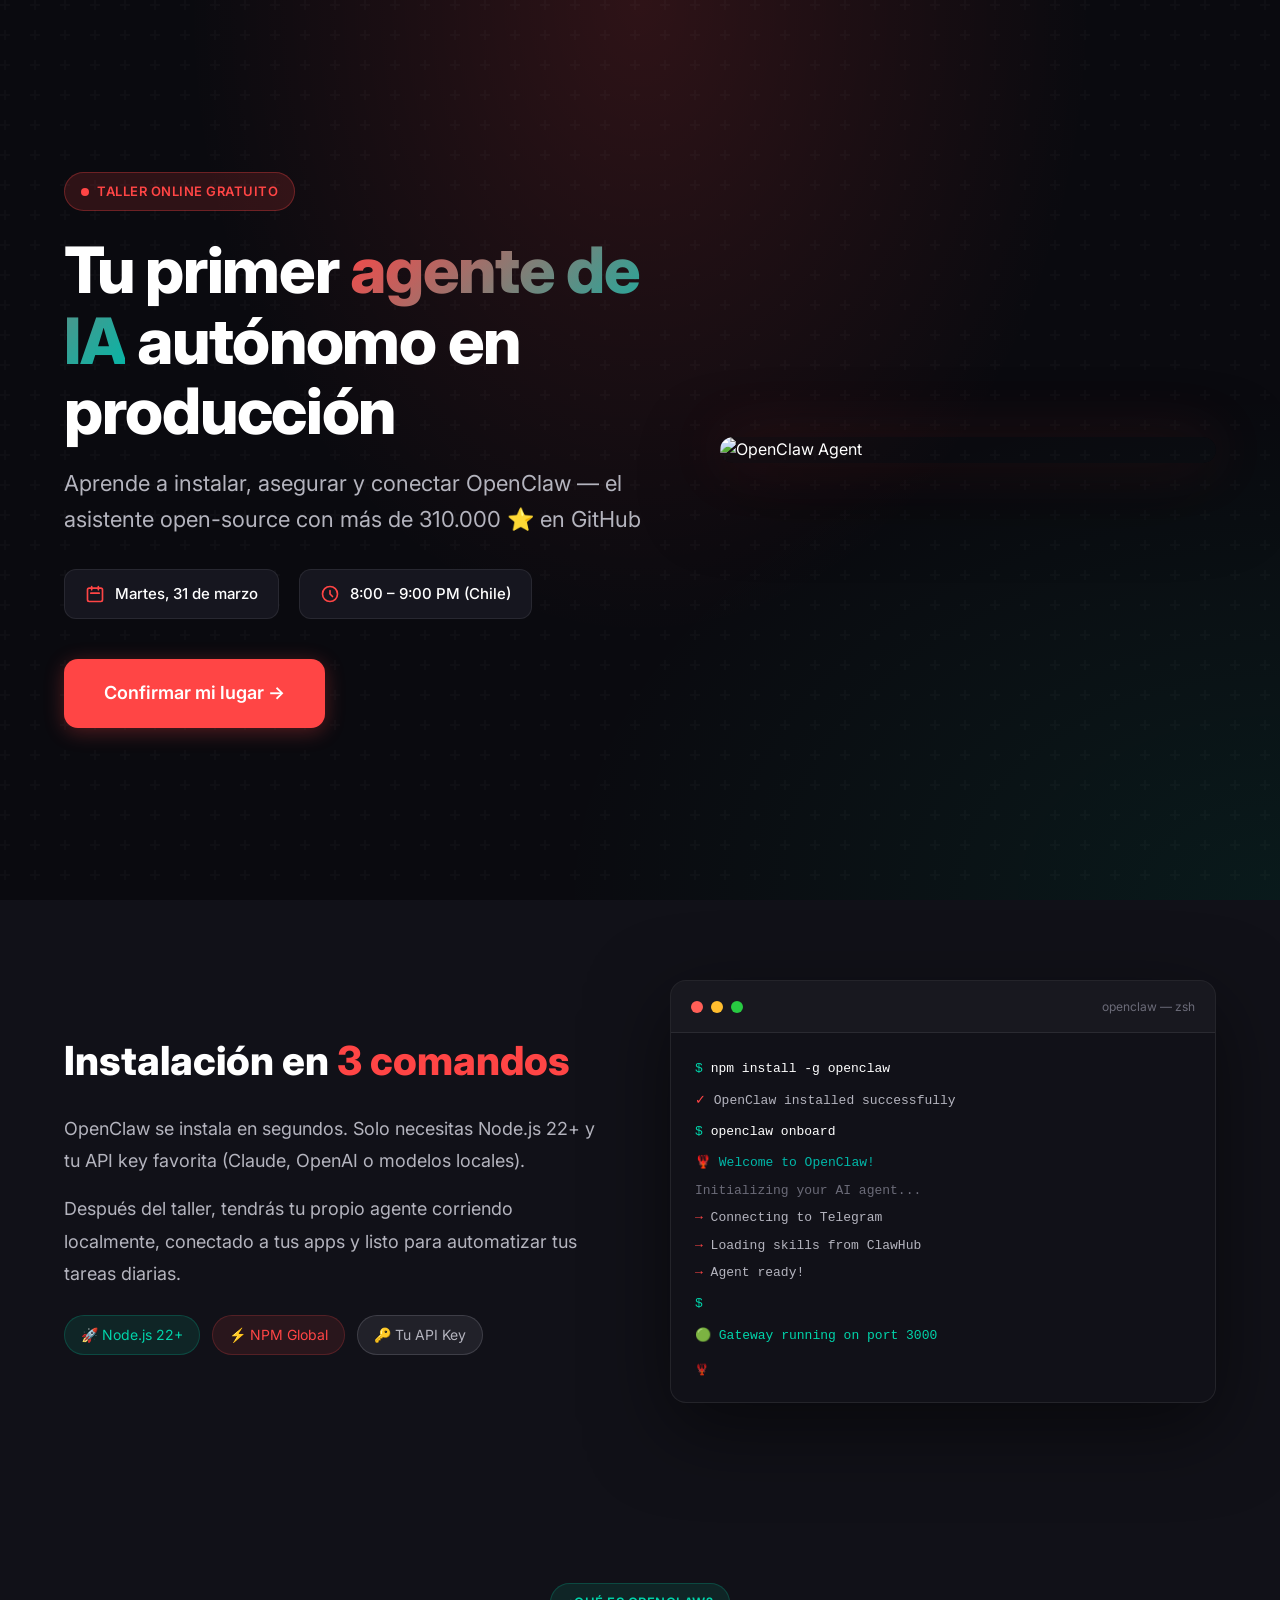
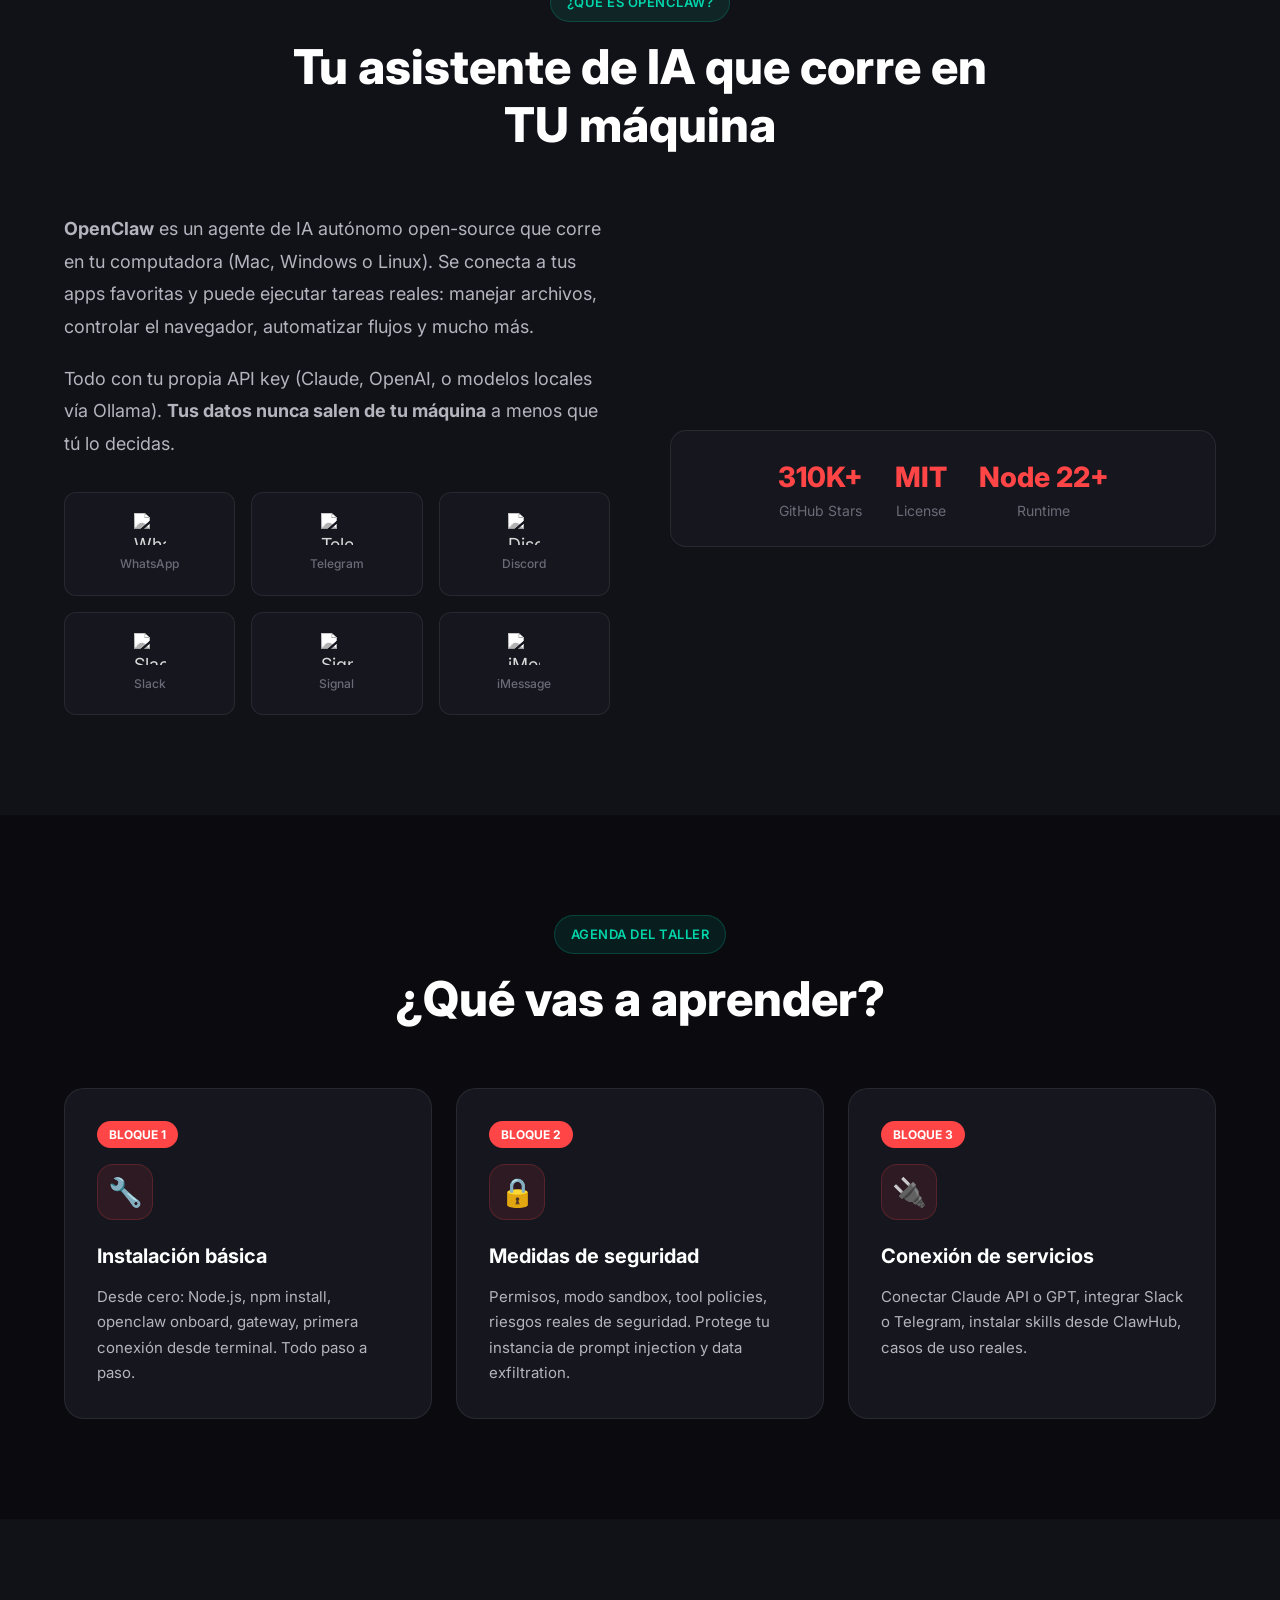
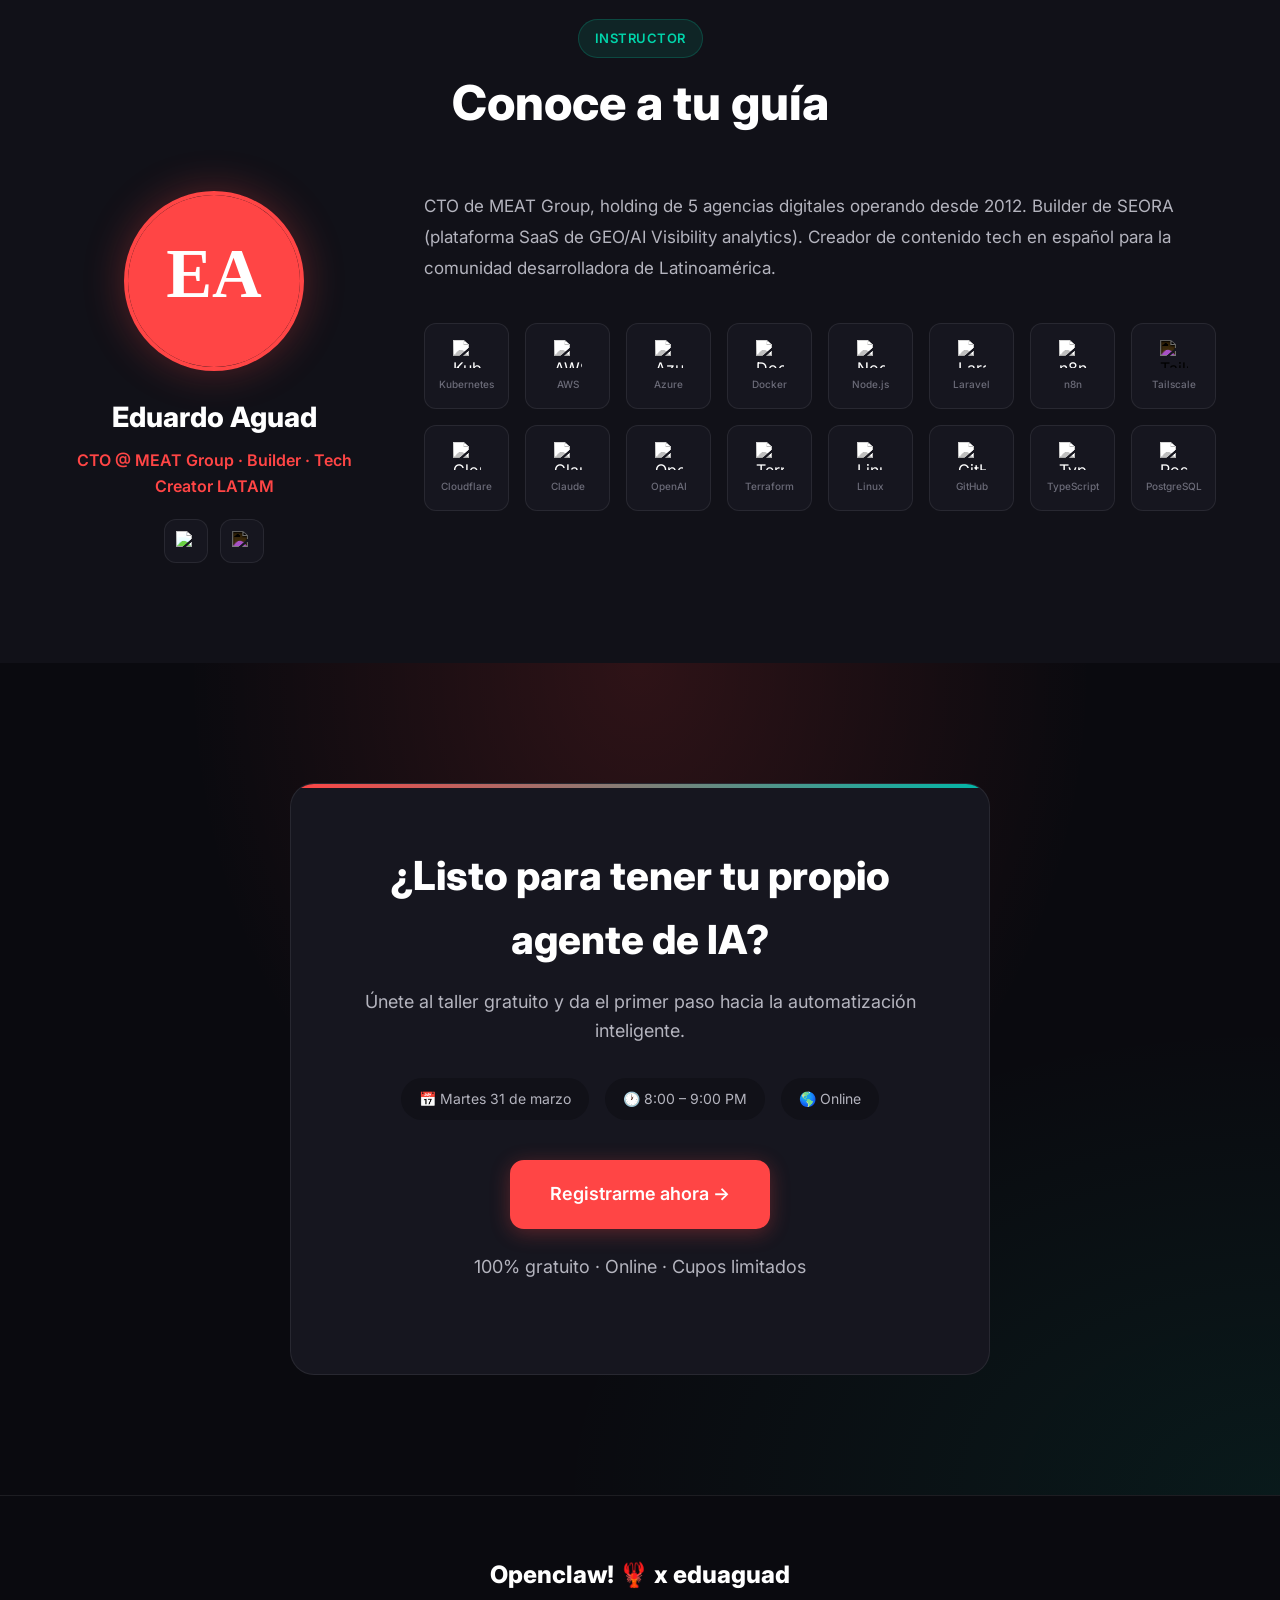
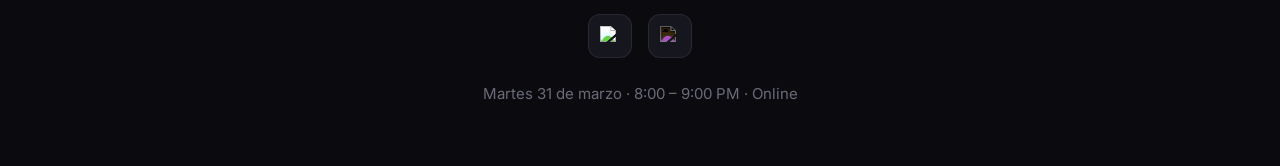
==== static/openclaw/index.html @ d5644fd7 "Update hero with 3D character image, move terminal to new section" ====
<!DOCTYPE html>
<html lang="es">
<head>
    <meta charset="UTF-8">
    <meta name="viewport" content="width=device-width, initial-scale=1.0">
    <title>Openclaw! 🦞 x eduaguad — Taller Online Gratuito</title>
    <meta name="description" content="Aprende a instalar, asegurar y conectar OpenClaw — el asistente open-source con más de 310.000 ⭐ en GitHub. Martes 31 de marzo, 8:00 PM Chile.">
    
    <!-- Google Fonts -->
    <link rel="preconnect" href="https://fonts.googleapis.com">
    <link rel="preconnect" href="https://fonts.gstatic.com" crossorigin>
    <link href="https://fonts.googleapis.com/css2?family=Inter:wght@400;500;600;700;800;900&display=swap" rel="stylesheet">
    
    <style>
        /* ============================================
           VARIABLES Y RESET
           ============================================ */
        :root {
            --bg-primary: #0A0A0F;
            --bg-secondary: #111118;
            --bg-card: #16161F;
            --bg-card-hover: #1E1E28;
            --accent: #FF4545;
            --accent-hover: #FF6666;
            --accent-glow: rgba(255, 69, 69, 0.3);
            --text-primary: #FFFFFF;
            --text-secondary: #B4B4BE;
            --text-muted: #6B6B78;
            --terminal-green: #00D4AA;
            --terminal-teal: #00B8A9;
            --border: rgba(255, 255, 255, 0.08);
            --gradient-hero: radial-gradient(ellipse at 50% 0%, rgba(255, 69, 69, 0.15) 0%, transparent 50%),
                               radial-gradient(ellipse at 100% 100%, rgba(0, 212, 170, 0.08) 0%, transparent 40%);
        }

        * {
            margin: 0;
            padding: 0;
            box-sizing: border-box;
        }

        html {
            scroll-behavior: smooth;
        }

        body {
            font-family: 'Inter', -apple-system, BlinkMacSystemFont, sans-serif;
            background: var(--bg-primary);
            color: var(--text-primary);
            line-height: 1.6;
            overflow-x: hidden;
        }

        /* ============================================
           UTILIDADES
           ============================================ */
        .container {
            width: 100%;
            max-width: 1200px;
            margin: 0 auto;
            padding: 0 24px;
        }

        .fade-in {
            opacity: 0;
            transform: translateY(30px);
            transition: opacity 0.6s ease, transform 0.6s ease;
        }

        .fade-in.visible {
            opacity: 1;
            transform: translateY(0);
        }

        /* ============================================
           BADGE
           ============================================ */
        .badge {
            display: inline-flex;
            align-items: center;
            gap: 8px;
            padding: 8px 16px;
            background: rgba(255, 69, 69, 0.15);
            border: 1px solid rgba(255, 69, 69, 0.3);
            border-radius: 100px;
            font-size: 13px;
            font-weight: 600;
            color: var(--accent);
            text-transform: uppercase;
            letter-spacing: 0.5px;
        }

        .badge::before {
            content: '';
            width: 8px;
            height: 8px;
            background: var(--accent);
            border-radius: 50%;
            animation: pulse 2s infinite;
        }

        @keyframes pulse {
            0%, 100% { opacity: 1; }
            50% { opacity: 0.5; }
        }

        /* ============================================
           BOTONES
           ============================================ */
        .btn {
            display: inline-flex;
            align-items: center;
            justify-content: center;
            gap: 10px;
            padding: 16px 32px;
            font-size: 16px;
            font-weight: 600;
            text-decoration: none;
            border-radius: 12px;
            transition: all 0.3s ease;
            cursor: pointer;
            border: none;
        }

        .btn-primary {
            background: var(--accent);
            color: white;
            box-shadow: 0 4px 20px var(--accent-glow);
        }

        .btn-primary:hover {
            background: var(--accent-hover);
            transform: translateY(-2px);
            box-shadow: 0 8px 30px var(--accent-glow);
        }

        .btn-large {
            padding: 20px 40px;
            font-size: 18px;
            border-radius: 14px;
        }

        /* ============================================
           SECCIONES
           ============================================ */
        section {
            padding: 100px 0;
        }

        /* ============================================
           HERO
           ============================================ */
        .hero {
            min-height: 100vh;
            display: flex;
            align-items: center;
            background: var(--gradient-hero);
            position: relative;
            padding-top: 80px;
            padding-bottom: 80px;
        }

        .hero::before {
            content: '';
            position: absolute;
            top: 0;
            left: 0;
            right: 0;
            bottom: 0;
            background: url("data:image/svg+xml,%3Csvg width='60' height='60' viewBox='0 0 60 60' xmlns='http://www.w3.org/2000/svg'%3E%3Cg fill='none' fill-rule='evenodd'%3E%3Cg fill='%23ffffff' fill-opacity='0.02'%3E%3Cpath d='M36 34v-4h-2v4h-4v2h4v4h2v-4h4v-2h-4zm0-30V0h-2v4h-4v2h4v4h2V6h4V4h-4zM6 34v-4H4v4H0v2h4v4h2v-4h4v-2H6zM6 4V0H4v4H0v2h4v4h2V6h4V4H6z'/%3E%3C/g%3E%3C/g%3E%3C/svg%3E");
            pointer-events: none;
        }

        .hero-grid {
            display: grid;
            grid-template-columns: 1fr;
            gap: 60px;
            align-items: center;
            position: relative;
            z-index: 1;
        }

        @media (min-width: 1024px) {
            .hero-grid {
                grid-template-columns: 1.2fr 1fr;
            }
        }

        .hero-content {
            max-width: 600px;
        }

        .hero h1 {
            font-size: clamp(36px, 6vw, 64px);
            font-weight: 800;
            line-height: 1.1;
            margin: 24px 0 20px;
            letter-spacing: -0.02em;
        }

        .hero h1 span {
            background: linear-gradient(135deg, var(--accent) 0%, var(--terminal-teal) 100%);
            -webkit-background-clip: text;
            -webkit-text-fill-color: transparent;
            background-clip: text;
        }

        .hero-subtitle {
            font-size: clamp(18px, 2.5vw, 22px);
            color: var(--text-secondary);
            margin-bottom: 32px;
            line-height: 1.6;
        }

        .hero-meta {
            display: flex;
            flex-wrap: wrap;
            gap: 20px;
            margin-bottom: 40px;
        }

        .hero-meta-item {
            display: flex;
            align-items: center;
            gap: 10px;
            padding: 12px 20px;
            background: var(--bg-card);
            border: 1px solid var(--border);
            border-radius: 12px;
            font-size: 15px;
            font-weight: 500;
        }

        .hero-meta-item svg {
            width: 20px;
            height: 20px;
            color: var(--accent);
        }

        .hero-cta {
            display: flex;
            flex-wrap: wrap;
            gap: 16px;
        }

        .hero-visual {
            position: relative;
            display: flex;
            justify-content: center;
            align-items: center;
        }

        .hero-image {
            width: 100%;
            max-width: 500px;
            height: auto;
            border-radius: 24px;
            box-shadow: 0 25px 80px rgba(0, 0, 0, 0.5), 0 0 60px rgba(255, 69, 69, 0.15);
            animation: float 6s ease-in-out infinite;
        }

        @keyframes float {
            0%, 100% { transform: translateY(0px); }
            50% { transform: translateY(-20px); }
        }

        /* Terminal Section */
        .terminal-section {
            background: var(--bg-secondary);
            padding: 80px 0;
        }

        .terminal-section-grid {
            display: grid;
            grid-template-columns: 1fr;
            gap: 60px;
            align-items: center;
        }

        @media (min-width: 1024px) {
            .terminal-section-grid {
                grid-template-columns: 1fr 1fr;
            }
        }

        .terminal-section-text h2 {
            font-size: clamp(28px, 4vw, 40px);
            font-weight: 800;
            margin-bottom: 20px;
        }

        .terminal-section-text p {
            font-size: 18px;
            color: var(--text-secondary);
            line-height: 1.8;
            margin-bottom: 16px;
        }

        .terminal-wrapper {
            max-width: 600px;
        }

        .terminal {
            background: var(--bg-secondary);
            border: 1px solid var(--border);
            border-radius: 16px;
            overflow: hidden;
            box-shadow: 0 25px 80px rgba(0, 0, 0, 0.5);
        }

        .terminal-header {
            display: flex;
            align-items: center;
            gap: 8px;
            padding: 16px 20px;
            background: rgba(255, 255, 255, 0.03);
            border-bottom: 1px solid var(--border);
        }

        .terminal-dot {
            width: 12px;
            height: 12px;
            border-radius: 50%;
        }

        .terminal-dot.red { background: #FF5F57; }
        .terminal-dot.yellow { background: #FFBD2E; }
        .terminal-dot.green { background: #28CA42; }

        .terminal-body {
            padding: 24px;
            font-family: 'Menlo', 'Monaco', 'Courier New', monospace;
            font-size: 13px;
            line-height: 1.8;
            color: var(--text-secondary);
        }

        .terminal-prompt {
            color: var(--terminal-green);
        }

        .terminal-accent {
            color: var(--accent);
        }

        .terminal-command {
            color: var(--text-primary);
        }

        .ascii-lobster {
            color: var(--accent);
            font-size: 11px;
            line-height: 1.4;
            margin-top: 16px;
            opacity: 0.8;
        }

        /* ============================================
           ¿QUÉ ES OPENCLAW?
           ============================================ */
        .about {
            background: var(--bg-secondary);
        }

        .section-header {
            text-align: center;
            max-width: 700px;
            margin: 0 auto 60px;
        }

        .section-tag {
            display: inline-block;
            padding: 8px 16px;
            background: rgba(0, 212, 170, 0.1);
            border: 1px solid rgba(0, 212, 170, 0.2);
            border-radius: 100px;
            font-size: 13px;
            font-weight: 600;
            color: var(--terminal-green);
            text-transform: uppercase;
            letter-spacing: 0.5px;
            margin-bottom: 16px;
        }

        .section-title {
            font-size: clamp(32px, 4vw, 48px);
            font-weight: 800;
            line-height: 1.2;
            margin-bottom: 16px;
        }

        .about-grid {
            display: grid;
            grid-template-columns: 1fr;
            gap: 60px;
            align-items: center;
        }

        @media (min-width: 1024px) {
            .about-grid {
                grid-template-columns: 1fr 1fr;
            }
        }

        .about-text {
            font-size: 18px;
            color: var(--text-secondary);
            line-height: 1.8;
        }

        .about-text p {
            margin-bottom: 20px;
        }

        .channels-grid {
            display: grid;
            grid-template-columns: repeat(3, 1fr);
            gap: 16px;
            margin-top: 32px;
        }

        .channel-item {
            display: flex;
            flex-direction: column;
            align-items: center;
            gap: 8px;
            padding: 20px 12px;
            background: var(--bg-card);
            border: 1px solid var(--border);
            border-radius: 12px;
            transition: all 0.3s ease;
        }

        .channel-item:hover {
            background: var(--bg-card-hover);
            transform: translateY(-4px);
            border-color: rgba(255, 69, 69, 0.3);
        }

        .channel-item img {
            width: 32px;
            height: 32px;
            filter: grayscale(100%) brightness(1.2);
            transition: filter 0.3s ease;
        }

        .channel-item:hover img {
            filter: grayscale(0%) brightness(1);
        }

        .channel-item span {
            font-size: 12px;
            font-weight: 500;
            color: var(--text-muted);
        }

        .stats-bar {
            display: flex;
            flex-wrap: wrap;
            justify-content: center;
            gap: 32px;
            margin-top: 48px;
            padding: 24px;
            background: var(--bg-card);
            border: 1px solid var(--border);
            border-radius: 16px;
        }

        .stat-item {
            text-align: center;
        }

        .stat-value {
            font-size: 28px;
            font-weight: 800;
            color: var(--accent);
        }

        .stat-label {
            font-size: 14px;
            color: var(--text-muted);
        }

        /* ============================================
           AGENDA
           ============================================ */
        .agenda-cards {
            display: grid;
            grid-template-columns: 1fr;
            gap: 24px;
        }

        @media (min-width: 768px) {
            .agenda-cards {
                grid-template-columns: repeat(3, 1fr);
            }
        }

        .agenda-card {
            padding: 32px;
            background: var(--bg-card);
            border: 1px solid var(--border);
            border-radius: 20px;
            transition: all 0.3s ease;
        }

        .agenda-card:hover {
            background: var(--bg-card-hover);
            transform: translateY(-8px);
            border-color: rgba(255, 69, 69, 0.2);
            box-shadow: 0 20px 60px rgba(0, 0, 0, 0.3);
        }

        .agenda-icon {
            width: 56px;
            height: 56px;
            display: flex;
            align-items: center;
            justify-content: center;
            background: rgba(255, 69, 69, 0.1);
            border: 1px solid rgba(255, 69, 69, 0.2);
            border-radius: 16px;
            font-size: 28px;
            margin-bottom: 20px;
        }

        .agenda-card h3 {
            font-size: 20px;
            font-weight: 700;
            margin-bottom: 12px;
        }

        .agenda-card p {
            font-size: 15px;
            color: var(--text-secondary);
            line-height: 1.7;
        }

        .agenda-number {
            display: inline-block;
            padding: 4px 12px;
            background: var(--accent);
            color: white;
            font-size: 12px;
            font-weight: 700;
            border-radius: 100px;
            margin-bottom: 16px;
        }

        /* ============================================
           INSTRUCTOR
           ============================================ */
        .instructor {
            background: var(--bg-secondary);
        }

        .instructor-grid {
            display: grid;
            grid-template-columns: 1fr;
            gap: 60px;
            align-items: start;
        }

        @media (min-width: 1024px) {
            .instructor-grid {
                grid-template-columns: 300px 1fr;
            }
        }

        .instructor-profile {
            text-align: center;
        }

        .instructor-avatar {
            width: 180px;
            height: 180px;
            margin: 0 auto 24px;
            border-radius: 50%;
            overflow: hidden;
            border: 4px solid var(--accent);
            box-shadow: 0 0 40px var(--accent-glow);
        }

        .instructor-avatar img {
            width: 100%;
            height: 100%;
            object-fit: cover;
        }

        .instructor-name {
            font-size: 28px;
            font-weight: 800;
            margin-bottom: 8px;
        }

        .instructor-title {
            font-size: 16px;
            color: var(--accent);
            font-weight: 600;
            margin-bottom: 20px;
        }

        .instructor-social {
            display: flex;
            justify-content: center;
            gap: 12px;
        }

        .social-link {
            display: flex;
            align-items: center;
            justify-content: center;
            width: 44px;
            height: 44px;
            background: var(--bg-card);
            border: 1px solid var(--border);
            border-radius: 12px;
            transition: all 0.3s ease;
        }

        .social-link:hover {
            background: var(--accent);
            border-color: var(--accent);
            transform: translateY(-2px);
        }

        .social-link img {
            width: 20px;
            height: 20px;
            filter: brightness(1.2);
        }

        .instructor-bio {
            font-size: 17px;
            color: var(--text-secondary);
            line-height: 1.8;
            margin-bottom: 40px;
        }

        .tech-grid {
            display: grid;
            grid-template-columns: repeat(4, 1fr);
            gap: 16px;
        }

        @media (min-width: 640px) {
            .tech-grid {
                grid-template-columns: repeat(6, 1fr);
            }
        }

        @media (min-width: 1024px) {
            .tech-grid {
                grid-template-columns: repeat(8, 1fr);
            }
        }

        .tech-item {
            display: flex;
            flex-direction: column;
            align-items: center;
            gap: 8px;
            padding: 16px 8px;
            background: var(--bg-card);
            border: 1px solid var(--border);
            border-radius: 12px;
            transition: all 0.3s ease;
        }

        .tech-item:hover {
            background: var(--bg-card-hover);
            transform: translateY(-4px);
            border-color: rgba(255, 69, 69, 0.2);
        }

        .tech-item img {
            width: 28px;
            height: 28px;
            filter: grayscale(100%) brightness(1.3);
            transition: filter 0.3s ease;
        }

        .tech-item:hover img {
            filter: grayscale(0%) brightness(1);
        }

        .tech-item span {
            font-size: 10px;
            font-weight: 500;
            color: var(--text-muted);
            text-align: center;
        }

        /* ============================================
           REGISTRO
           ============================================ */
        .register {
            padding: 120px 0;
            background: var(--gradient-hero);
            position: relative;
        }

        .register-card {
            max-width: 700px;
            margin: 0 auto;
            padding: 60px 40px;
            background: var(--bg-card);
            border: 1px solid var(--border);
            border-radius: 24px;
            text-align: center;
            position: relative;
            overflow: hidden;
        }

        .register-card::before {
            content: '';
            position: absolute;
            top: 0;
            left: 0;
            right: 0;
            height: 4px;
            background: linear-gradient(90deg, var(--accent), var(--terminal-teal));
        }

        .register-card h2 {
            font-size: clamp(28px, 4vw, 40px);
            font-weight: 800;
            margin-bottom: 16px;
        }

        .register-card p {
            font-size: 18px;
            color: var(--text-secondary);
            margin-bottom: 32px;
        }

        .register-meta {
            display: flex;
            flex-wrap: wrap;
            justify-content: center;
            gap: 16px;
            margin-bottom: 40px;
        }

        .register-meta span {
            display: flex;
            align-items: center;
            gap: 8px;
            padding: 10px 18px;
            background: var(--bg-secondary);
            border-radius: 100px;
            font-size: 14px;
            color: var(--text-secondary);
        }

        .register-note {
            margin-top: 24px;
            font-size: 14px;
            color: var(--text-muted);
        }

        /* ============================================
           FOOTER
           ============================================ */
        footer {
            padding: 60px 0;
            background: var(--bg-primary);
            border-top: 1px solid var(--border);
            text-align: center;
        }

        .footer-logo {
            font-size: 24px;
            font-weight: 800;
            margin-bottom: 20px;
        }

        .footer-social {
            display: flex;
            justify-content: center;
            gap: 16px;
            margin-bottom: 24px;
        }

        .footer-info {
            font-size: 15px;
            color: var(--text-muted);
        }

        /* ============================================
           RESPONSIVE
           ============================================ */
        @media (max-width: 768px) {
            section {
                padding: 60px 0;
            }

            .hero {
                padding-top: 40px;
                padding-bottom: 40px;
                min-height: auto;
            }

            .channels-grid {
                grid-template-columns: repeat(2, 1fr);
            }

            .tech-grid {
                grid-template-columns: repeat(3, 1fr);
            }

            .register-card {
                padding: 40px 24px;
            }

            .terminal-body {
                font-size: 11px;
                padding: 16px;
            }
        }
    </style>
</head>
<body>

    <!-- ============================================
         HERO SECTION
         ============================================ -->
    <section class="hero">
        <div class="container">
            <div class="hero-grid">
                <div class="hero-content fade-in">
                    <div class="badge">Taller Online Gratuito</div>
                    <h1>Tu primer <span>agente de IA</span> autónomo en producción</h1>
                    <p class="hero-subtitle">
                        Aprende a instalar, asegurar y conectar OpenClaw — el asistente open-source con más de 310.000 ⭐ en GitHub
                    </p>
                    <div class="hero-meta">
                        <div class="hero-meta-item">
                            <svg fill="none" stroke="currentColor" viewBox="0 0 24 24"><path stroke-linecap="round" stroke-linejoin="round" stroke-width="2" d="M8 7V3m8 4V3m-9 8h10M5 21h14a2 2 0 002-2V7a2 2 0 00-2-2H5a2 2 0 00-2 2v12a2 2 0 002 2z"></path></svg>
                            Martes, 31 de marzo
                        </div>
                        <div class="hero-meta-item">
                            <svg fill="none" stroke="currentColor" viewBox="0 0 24 24"><path stroke-linecap="round" stroke-linejoin="round" stroke-width="2" d="M12 8v4l3 3m6-3a9 9 0 11-18 0 9 9 0 0118 0z"></path></svg>
                            8:00 – 9:00 PM (Chile)
                        </div>
                    </div>
                    <div class="hero-cta">
                        <a href="https://form.typeform.com/to/rPmanD7l" class="btn btn-primary btn-large">
                            Confirmar mi lugar →
                        </a>
                    </div>
                </div>
                <div class="hero-visual fade-in">
                    <img src="hero-lobster.png" alt="OpenClaw Agent" class="hero-image">
                </div>
            </div>
        </div>
    </section>

    <!-- ============================================
         TERMINAL SECTION
         ============================================ -->
    <section class="terminal-section">
        <div class="container">
            <div class="terminal-section-grid">
                <div class="terminal-section-text fade-in">
                    <h2>Instalación en <span style="color: var(--accent);">3 comandos</span></h2>
                    <p>
                        OpenClaw se instala en segundos. Solo necesitas Node.js 22+ y tu API key favorita (Claude, OpenAI o modelos locales).
                    </p>
                    <p>
                        Después del taller, tendrás tu propio agente corriendo localmente, conectado a tus apps y listo para automatizar tus tareas diarias.
                    </p>
                    <div style="margin-top: 24px; display: flex; gap: 12px; flex-wrap: wrap;">
                        <span style="padding: 8px 16px; background: rgba(0, 212, 170, 0.1); border: 1px solid rgba(0, 212, 170, 0.2); border-radius: 100px; font-size: 14px; color: var(--terminal-green);">🚀 Node.js 22+</span>
                        <span style="padding: 8px 16px; background: rgba(255, 69, 69, 0.1); border: 1px solid rgba(255, 69, 69, 0.2); border-radius: 100px; font-size: 14px; color: var(--accent);">⚡ NPM Global</span>
                        <span style="padding: 8px 16px; background: rgba(180, 180, 190, 0.1); border: 1px solid rgba(180, 180, 190, 0.2); border-radius: 100px; font-size: 14px; color: var(--text-secondary);">🔑 Tu API Key</span>
                    </div>
                </div>
                <div class="terminal-wrapper fade-in">
                    <div class="terminal">
                        <div class="terminal-header">
                            <div class="terminal-dot red"></div>
                            <div class="terminal-dot yellow"></div>
                            <div class="terminal-dot green"></div>
                            <span style="margin-left: auto; font-size: 12px; color: var(--text-muted);">openclaw — zsh</span>
                        </div>
                        <div class="terminal-body">
                            <div><span class="terminal-prompt">$</span> <span class="terminal-command">npm install -g openclaw</span></div>
                            <div style="margin-top: 8px;"><span class="terminal-accent">✓</span> OpenClaw installed successfully</div>
                            <div style="margin-top: 8px;"><span class="terminal-prompt">$</span> <span class="terminal-command">openclaw onboard</span></div>
                            <div style="margin-top: 8px; color: var(--terminal-teal);">🦞 Welcome to OpenClaw!</div>
                            <div style="margin-top: 4px; color: var(--text-muted);">Initializing your AI agent...</div>
                            <div style="margin-top: 4px;"><span class="terminal-accent">→</span> Connecting to Telegram</div>
                            <div style="margin-top: 4px;"><span class="terminal-accent">→</span> Loading skills from ClawHub</div>
                            <div style="margin-top: 4px;"><span class="terminal-accent">→</span> Agent ready!</div>
                            <div style="margin-top: 8px;"><span class="terminal-prompt">$</span> <span class="terminal-command">openclaw gateway start</span></div>
                            <div style="margin-top: 8px; color: var(--terminal-green);">🟢 Gateway running on port 3000</div>
                            <div class="ascii-lobster">
    🦞
                            </div>
                        </div>
                    </div>
                </div>
            </div>
        </div>
    </section>

    <!-- ============================================
         ¿QUÉ ES OPENCLAW?
         ============================================ -->
    <section class="about">
        <div class="container">
            <div class="section-header fade-in">
                <div class="section-tag">¿Qué es OpenClaw?</div>
                <h2 class="section-title">Tu asistente de IA que corre en TU máquina</h2>
            </div>
            <div class="about-grid">
                <div class="about-text fade-in">
                    <p>
                        <strong>OpenClaw</strong> es un agente de IA autónomo open-source que corre en tu computadora (Mac, Windows o Linux). Se conecta a tus apps favoritas y puede ejecutar tareas reales: manejar archivos, controlar el navegador, automatizar flujos y mucho más.
                    </p>
                    <p>
                        Todo con tu propia API key (Claude, OpenAI, o modelos locales vía Ollama). <strong>Tus datos nunca salen de tu máquina</strong> a menos que tú lo decidas.
                    </p>
                    
                    <div class="channels-grid">
                        <div class="channel-item">
                            <img src="https://cdn.simpleicons.org/whatsapp/25D366" alt="WhatsApp">
                            <span>WhatsApp</span>
                        </div>
                        <div class="channel-item">
                            <img src="https://cdn.simpleicons.org/telegram/26A5E4" alt="Telegram">
                            <span>Telegram</span>
                        </div>
                        <div class="channel-item">
                            <img src="https://cdn.simpleicons.org/discord/5865F2" alt="Discord">
                            <span>Discord</span>
                        </div>
                        <div class="channel-item">
                            <img src="https://cdn.simpleicons.org/slack/4A154B" alt="Slack">
                            <span>Slack</span>
                        </div>
                        <div class="channel-item">
                            <img src="https://cdn.simpleicons.org/signal/3B45F6" alt="Signal">
                            <span>Signal</span>
                        </div>
                        <div class="channel-item">
                            <img src="https://cdn.simpleicons.org/imessage/25D366" alt="iMessage">
                            <span>iMessage</span>
                        </div>
                    </div>
                </div>
                <div class="fade-in">
                    <div class="stats-bar">
                        <div class="stat-item">
                            <div class="stat-value">310K+</div>
                            <div class="stat-label">GitHub Stars</div>
                        </div>
                        <div class="stat-item">
                            <div class="stat-value">MIT</div>
                            <div class="stat-label">License</div>
                        </div>
                        <div class="stat-item">
                            <div class="stat-value">Node 22+</div>
                            <div class="stat-label">Runtime</div>
                        </div>
                    </div>
                </div>
            </div>
        </div>
    </section>

    <!-- ============================================
         AGENDA
         ============================================ -->
    <section class="agenda">
        <div class="container">
            <div class="section-header fade-in">
                <div class="section-tag">Agenda del Taller</div>
                <h2 class="section-title">¿Qué vas a aprender?</h2>
            </div>
            <div class="agenda-cards">
                <div class="agenda-card fade-in">
                    <span class="agenda-number">BLOQUE 1</span>
                    <div class="agenda-icon">🔧</div>
                    <h3>Instalación básica</h3>
                    <p>Desde cero: Node.js, npm install, openclaw onboard, gateway, primera conexión desde terminal. Todo paso a paso.</p>
                </div>
                <div class="agenda-card fade-in">
                    <span class="agenda-number">BLOQUE 2</span>
                    <div class="agenda-icon">🔒</div>
                    <h3>Medidas de seguridad</h3>
                    <p>Permisos, modo sandbox, tool policies, riesgos reales de seguridad. Protege tu instancia de prompt injection y data exfiltration.</p>
                </div>
                <div class="agenda-card fade-in">
                    <span class="agenda-number">BLOQUE 3</span>
                    <div class="agenda-icon">🔌</div>
                    <h3>Conexión de servicios</h3>
                    <p>Conectar Claude API o GPT, integrar Slack o Telegram, instalar skills desde ClawHub, casos de uso reales.</p>
                </div>
            </div>
        </div>
    </section>

    <!-- ============================================
         INSTRUCTOR
         ============================================ -->
    <section class="instructor">
        <div class="container">
            <div class="section-header fade-in">
                <div class="section-tag">Instructor</div>
                <h2 class="section-title">Conoce a tu guía</h2>
            </div>
            <div class="instructor-grid">
                <div class="instructor-profile fade-in">
                    <div class="instructor-avatar">
                        <img src="https://unavatar.io/github/eaguad1337" alt="Eduardo Aguad" onerror="this.src='data:image/svg+xml,%3Csvg xmlns=\'http://www.w3.org/2000/svg\' viewBox=\'0 0 180 180\'%3E%3Crect fill=\'%23FF4545\' width=\'180\' height=\'180\'/%3E%3Ctext x=\'50%25\' y=\'50%25\' dominant-baseline=\'middle\' text-anchor=\'middle\' fill=\'white\' font-size=\'72\' font-family=\'Inter\' font-weight=\'800\'%3EEA%3C/text%3E%3C/svg%3E'">
                    </div>
                    <h3 class="instructor-name">Eduardo Aguad</h3>
                    <p class="instructor-title">CTO @ MEAT Group · Builder · Tech Creator LATAM</p>
                    <div class="instructor-social">
                        <a href="https://instagram.com/eaguad" target="_blank" class="social-link" aria-label="Instagram">
                            <img src="https://cdn.simpleicons.org/instagram/E4405F" alt="Instagram">
                        </a>
                        <a href="https://tiktok.com/@eduaguad" target="_blank" class="social-link" aria-label="TikTok">
                            <img src="https://cdn.simpleicons.org/tiktok/000000" alt="TikTok" style="filter: invert(1);">
                        </a>
                    </div>
                </div>
                <div class="fade-in">
                    <p class="instructor-bio">
                        CTO de MEAT Group, holding de 5 agencias digitales operando desde 2012. Builder de SEORA (plataforma SaaS de GEO/AI Visibility analytics). Creador de contenido tech en español para la comunidad desarrolladora de Latinoamérica.
                    </p>
                    <div class="tech-grid">
                        <div class="tech-item">
                            <img src="https://cdn.simpleicons.org/kubernetes/326CE5" alt="Kubernetes">
                            <span>Kubernetes</span>
                        </div>
                        <div class="tech-item">
                            <img src="https://cdn.simpleicons.org/amazonaws/FF9900" alt="AWS">
                            <span>AWS</span>
                        </div>
                        <div class="tech-item">
                            <img src="https://cdn.simpleicons.org/azure/0078D4" alt="Azure">
                            <span>Azure</span>
                        </div>
                        <div class="tech-item">
                            <img src="https://cdn.simpleicons.org/docker/2496ED" alt="Docker">
                            <span>Docker</span>
                        </div>
                        <div class="tech-item">
                            <img src="https://cdn.simpleicons.org/nodedotjs/339933" alt="Node.js">
                            <span>Node.js</span>
                        </div>
                        <div class="tech-item">
                            <img src="https://cdn.simpleicons.org/laravel/FF2D20" alt="Laravel">
                            <span>Laravel</span>
                        </div>
                        <div class="tech-item">
                            <img src="https://cdn.simpleicons.org/n8n/FF6D5A" alt="n8n">
                            <span>n8n</span>
                        </div>
                        <div class="tech-item">
                            <img src="https://cdn.simpleicons.org/tailscale/141414" alt="Tailscale" style="filter: invert(1);">
                            <span>Tailscale</span>
                        </div>
                        <div class="tech-item">
                            <img src="https://cdn.simpleicons.org/cloudflare/F38020" alt="Cloudflare">
                            <span>Cloudflare</span>
                        </div>
                        <div class="tech-item">
                            <img src="https://cdn.simpleicons.org/anthropic/D4A574" alt="Claude">
                            <span>Claude</span>
                        </div>
                        <div class="tech-item">
                            <img src="https://cdn.simpleicons.org/openai/412991" alt="OpenAI">
                            <span>OpenAI</span>
                        </div>
                        <div class="tech-item">
                            <img src="https://cdn.simpleicons.org/terraform/7B42BC" alt="Terraform">
                            <span>Terraform</span>
                        </div>
                        <div class="tech-item">
                            <img src="https://cdn.simpleicons.org/linux/FCC624" alt="Linux">
                            <span>Linux</span>
                        </div>
                        <div class="tech-item">
                            <img src="https://cdn.simpleicons.org/github/181717" alt="GitHub">
                            <span>GitHub</span>
                        </div>
                        <div class="tech-item">
                            <img src="https://cdn.simpleicons.org/typescript/3178C6" alt="TypeScript">
                            <span>TypeScript</span>
                        </div>
                        <div class="tech-item">
                            <img src="https://cdn.simpleicons.org/postgresql/4169E1" alt="PostgreSQL">
                            <span>PostgreSQL</span>
                        </div>
                    </div>
                </div>
            </div>
        </div>
    </section>

    <!-- ============================================
         REGISTRO
         ============================================ -->
    <section class="register">
        <div class="container">
            <div class="register-card fade-in">
                <h2>¿Listo para tener tu propio agente de IA?</h2>
                <p>Únete al taller gratuito y da el primer paso hacia la automatización inteligente.</p>
                <div class="register-meta">
                    <span>📅 Martes 31 de marzo</span>
                    <span>🕐 8:00 – 9:00 PM</span>
                    <span>🌎 Online</span>
                </div>
                <a href="https://form.typeform.com/to/rPmanD7l" class="btn btn-primary btn-large">
                    Registrarme ahora →
                </a>
                <p class="register-note">100% gratuito · Online · Cupos limitados</p>
            </div>
        </div>
    </section>

    <!-- ============================================
         FOOTER
         ============================================ -->
    <footer>
        <div class="container">
            <div class="footer-logo">Openclaw! 🦞 x eduaguad</div>
            <div class="footer-social">
                <a href="https://instagram.com/eaguad" target="_blank" class="social-link" aria-label="Instagram">
                    <img src="https://cdn.simpleicons.org/instagram/E4405F" alt="Instagram">
                </a>
                <a href="https://tiktok.com/@eduaguad" target="_blank" class="social-link" aria-label="TikTok">
                    <img src="https://cdn.simpleicons.org/tiktok/000000" alt="TikTok" style="filter: invert(1);">
                </a>
            </div>
            <p class="footer-info">
                Martes 31 de marzo · 8:00 – 9:00 PM · Online
            </p>
        </div>
    </footer>

    <!-- ============================================
         SCRIPTS
         ============================================ -->
    <script>
        // Animaciones de scroll (fade-in)
        const observerOptions = {
            root: null,
            rootMargin: '0px',
            threshold: 0.1
        };

        const observer = new IntersectionObserver((entries) => {
            entries.forEach(entry => {
                if (entry.isIntersecting) {
                    entry.target.classList.add('visible');
                    observer.unobserve(entry.target);
                }
            });
        }, observerOptions);

        document.querySelectorAll('.fade-in').forEach(el => {
            observer.observe(el);
        });

        // Trigger initial animation for hero elements
        setTimeout(() => {
            document.querySelectorAll('.hero .fade-in').forEach(el => {
                el.classList.add('visible');
            });
        }, 100);

        // Smooth scroll for anchor links
        document.querySelectorAll('a[href^="#"]').forEach(anchor => {
            anchor.addEventListener('click', function (e) {
                e.preventDefault();
                const target = document.querySelector(this.getAttribute('href'));
                if (target) {
                    target.scrollIntoView({
                        behavior: 'smooth',
                        block: 'start'
                    });
                }
            });
        });

        // Efecto de typing en terminal (opcional - para darle vida)
        const terminalCommands = document.querySelectorAll('.terminal-command');
        terminalCommands.forEach((cmd, index) => {
            const text = cmd.textContent;
            cmd.textContent = '';
            let i = 0;
            
            setTimeout(() => {
                const typeInterval = setInterval(() => {
                    if (i < text.length) {
                        cmd.textContent += text.charAt(i);
                        i++;
                    } else {
                        clearInterval(typeInterval);
                    }
                }, 30);
            }, 500 + (index * 800));
        });
    </script>

</body>
</html>
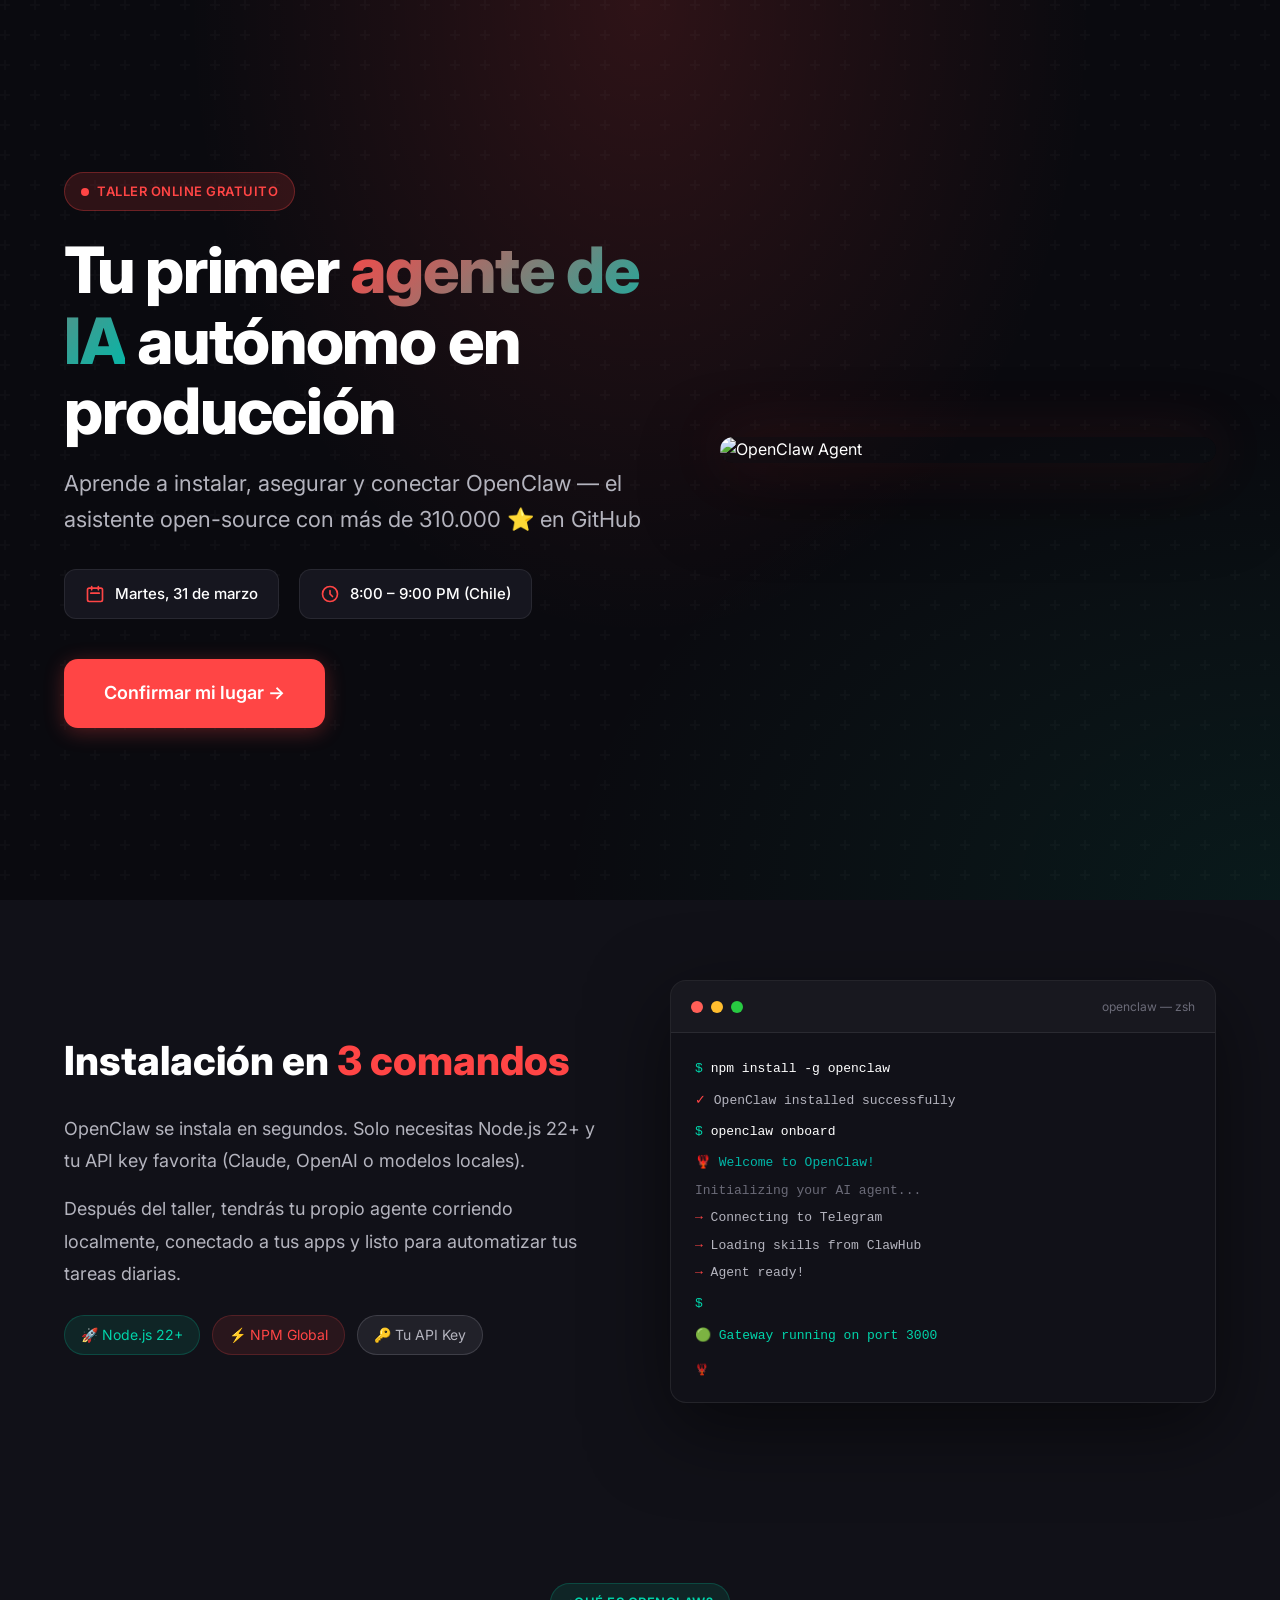
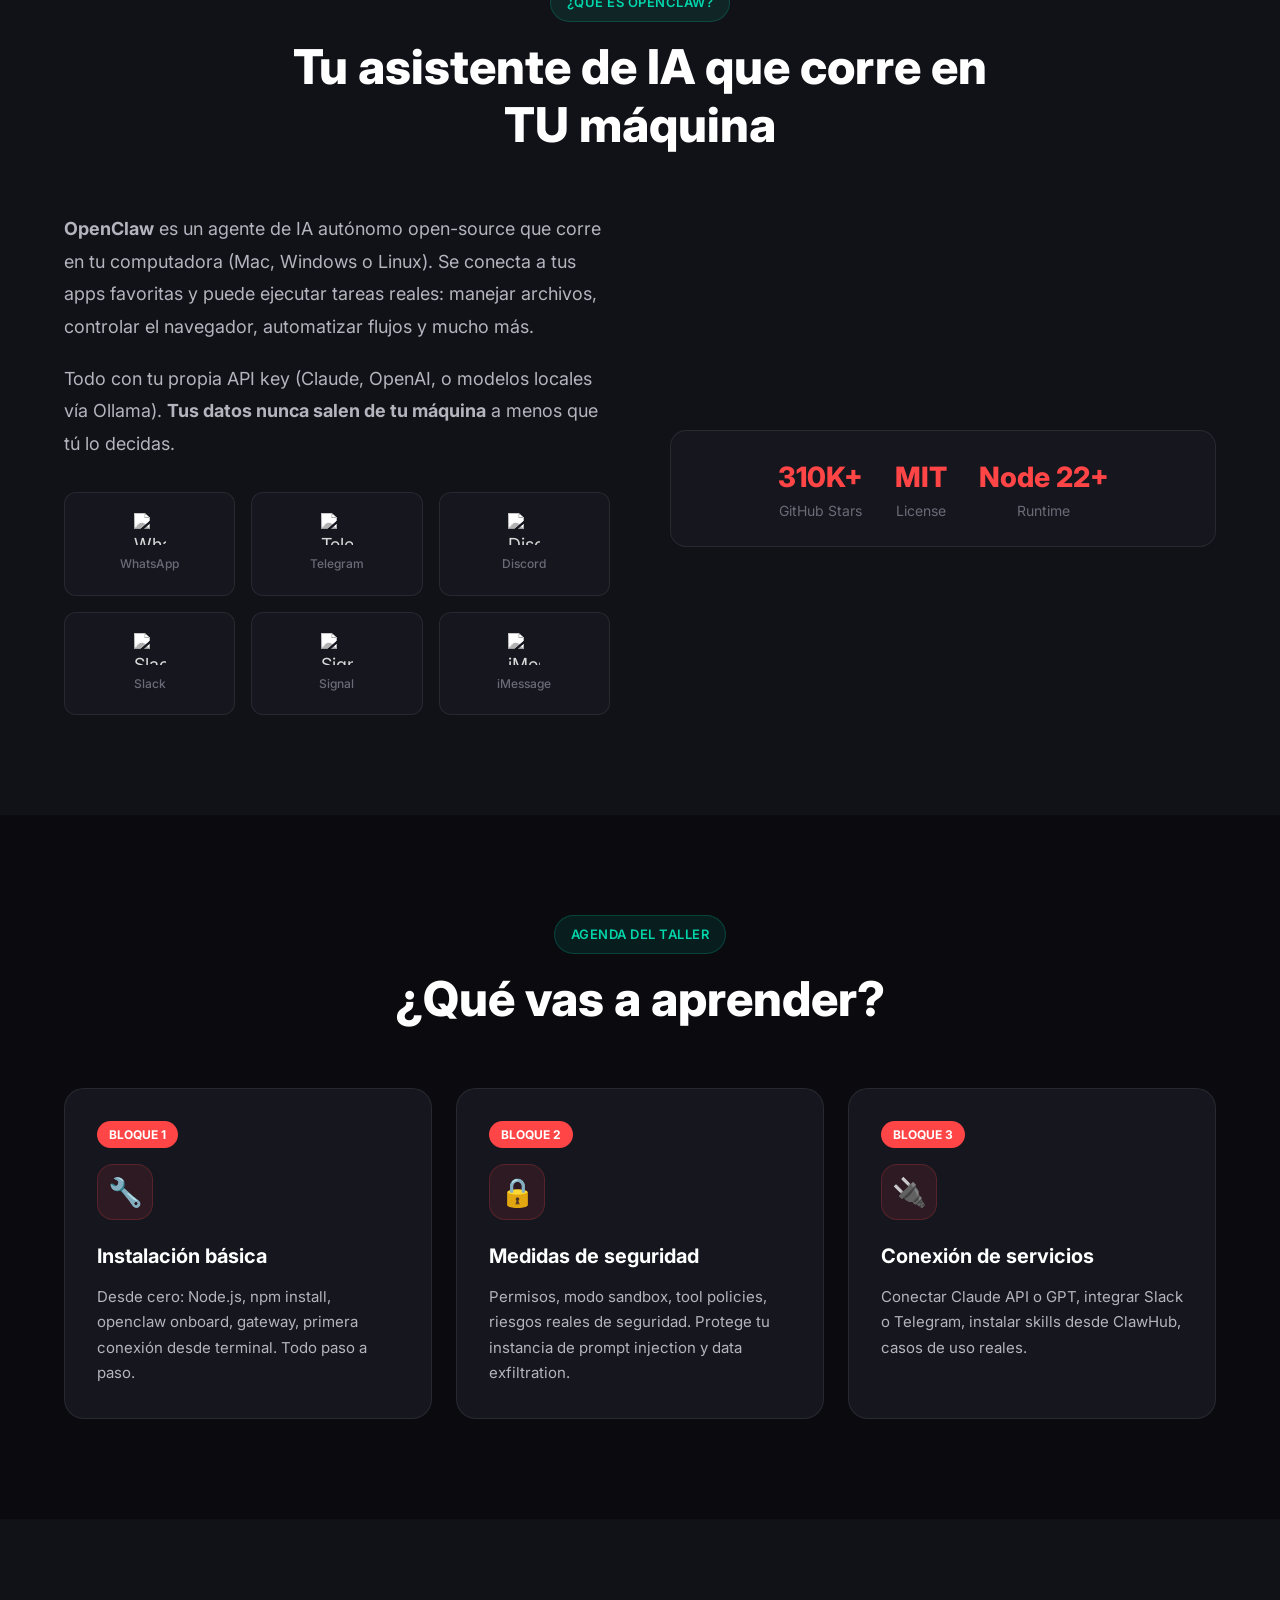
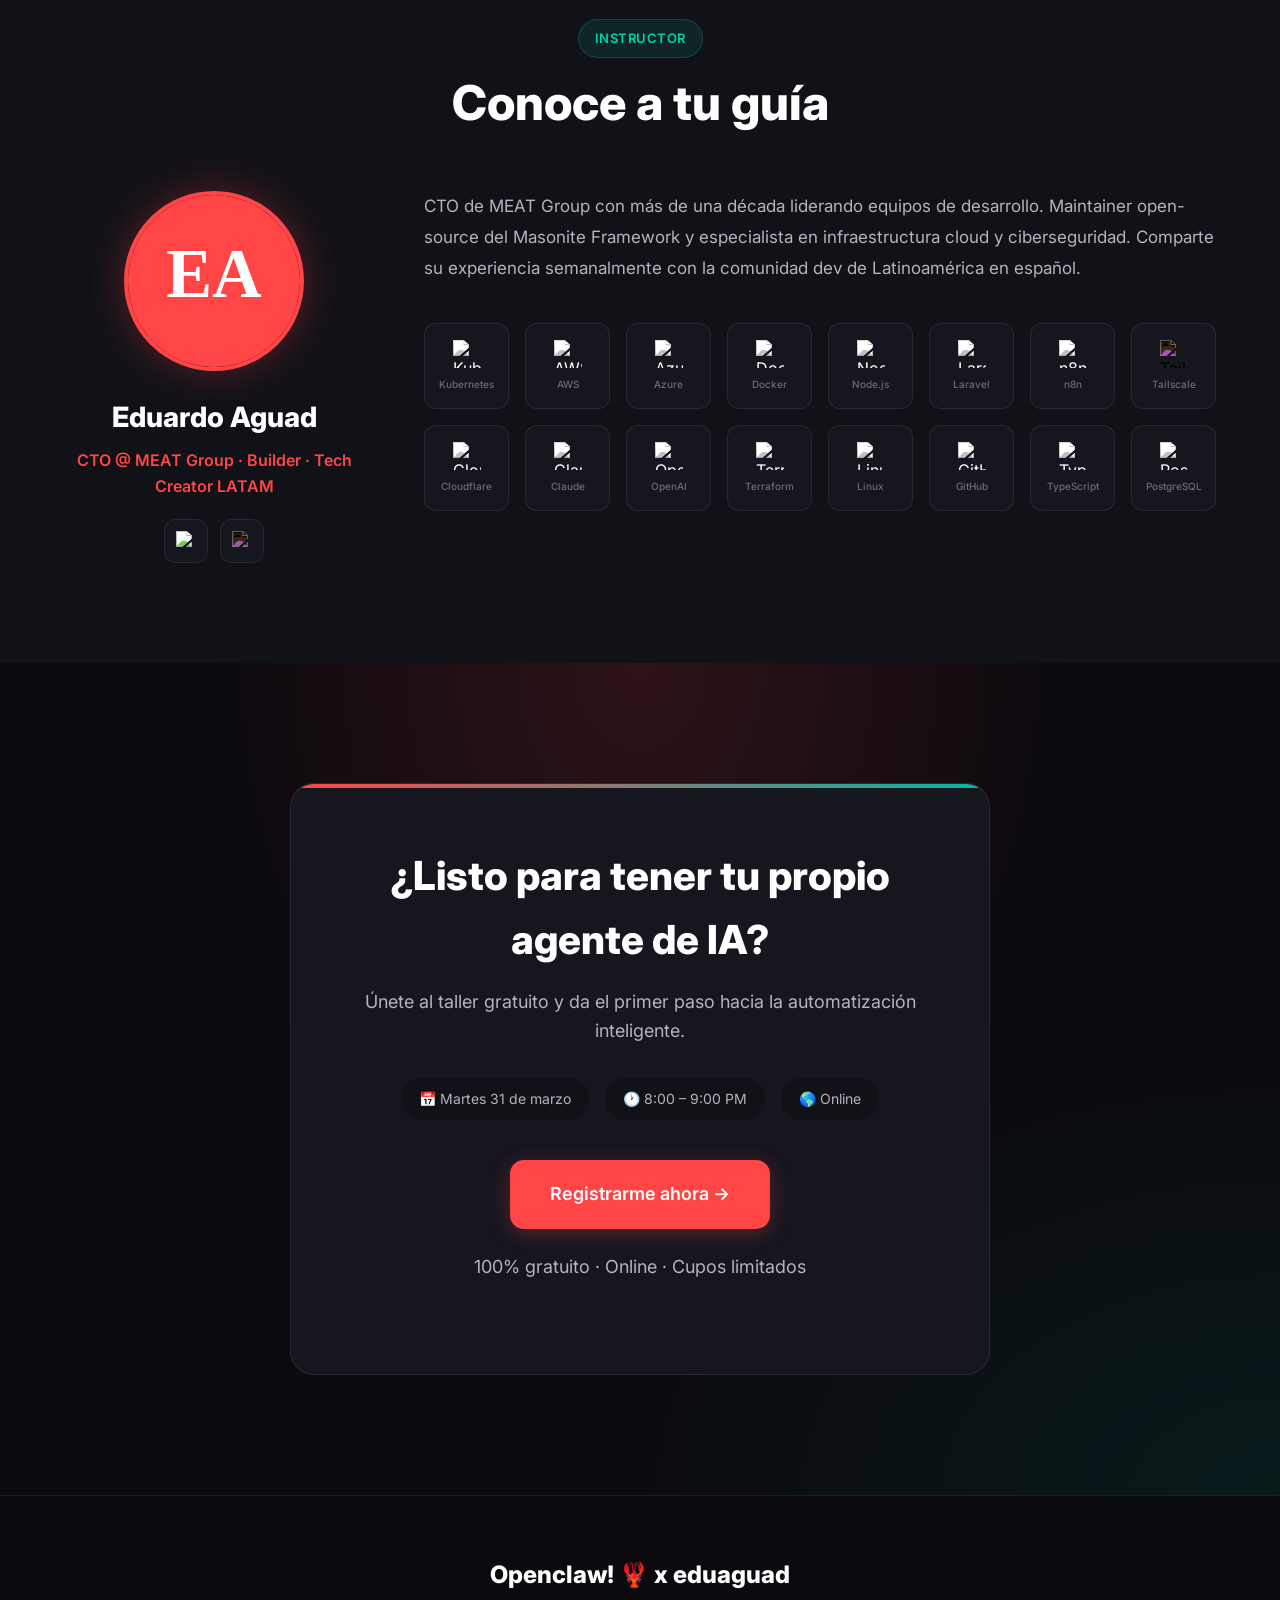
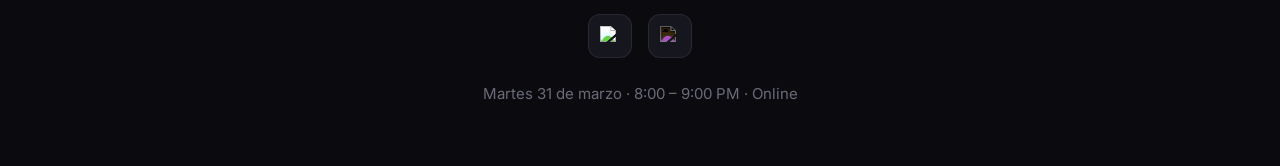
==== commit 85bec440: "Fix logos: download AWS, Azure, Slack locally + update instructor bio" ====
--- a/static/openclaw/index.html
+++ b/static/openclaw/index.html
@@ -938,7 +938,7 @@
                             <span>Discord</span>
                         </div>
                         <div class="channel-item">
-                            <img src="https://cdn.simpleicons.org/slack/4A154B" alt="Slack">
+                            <img src="slack.svg" alt="Slack">
                             <span>Slack</span>
                         </div>
                         <div class="channel-item">
@@ -1030,7 +1030,7 @@
                 </div>
                 <div class="fade-in">
                     <p class="instructor-bio">
-                        CTO de MEAT Group, holding de 5 agencias digitales operando desde 2012. Builder de SEORA (plataforma SaaS de GEO/AI Visibility analytics). Creador de contenido tech en español para la comunidad desarrolladora de Latinoamérica.
+                        CTO de MEAT Group con más de una década liderando equipos de desarrollo. Maintainer open-source del Masonite Framework y especialista en infraestructura cloud y ciberseguridad. Comparte su experiencia semanalmente con la comunidad dev de Latinoamérica en español.
                     </p>
                     <div class="tech-grid">
                         <div class="tech-item">
@@ -1038,11 +1038,11 @@
                             <span>Kubernetes</span>
                         </div>
                         <div class="tech-item">
-                            <img src="https://cdn.simpleicons.org/amazonaws/FF9900" alt="AWS">
+                            <img src="aws.svg" alt="AWS">
                             <span>AWS</span>
                         </div>
                         <div class="tech-item">
-                            <img src="https://cdn.simpleicons.org/azure/0078D4" alt="Azure">
+                            <img src="azure.svg" alt="Azure">
                             <span>Azure</span>
                         </div>
                         <div class="tech-item">
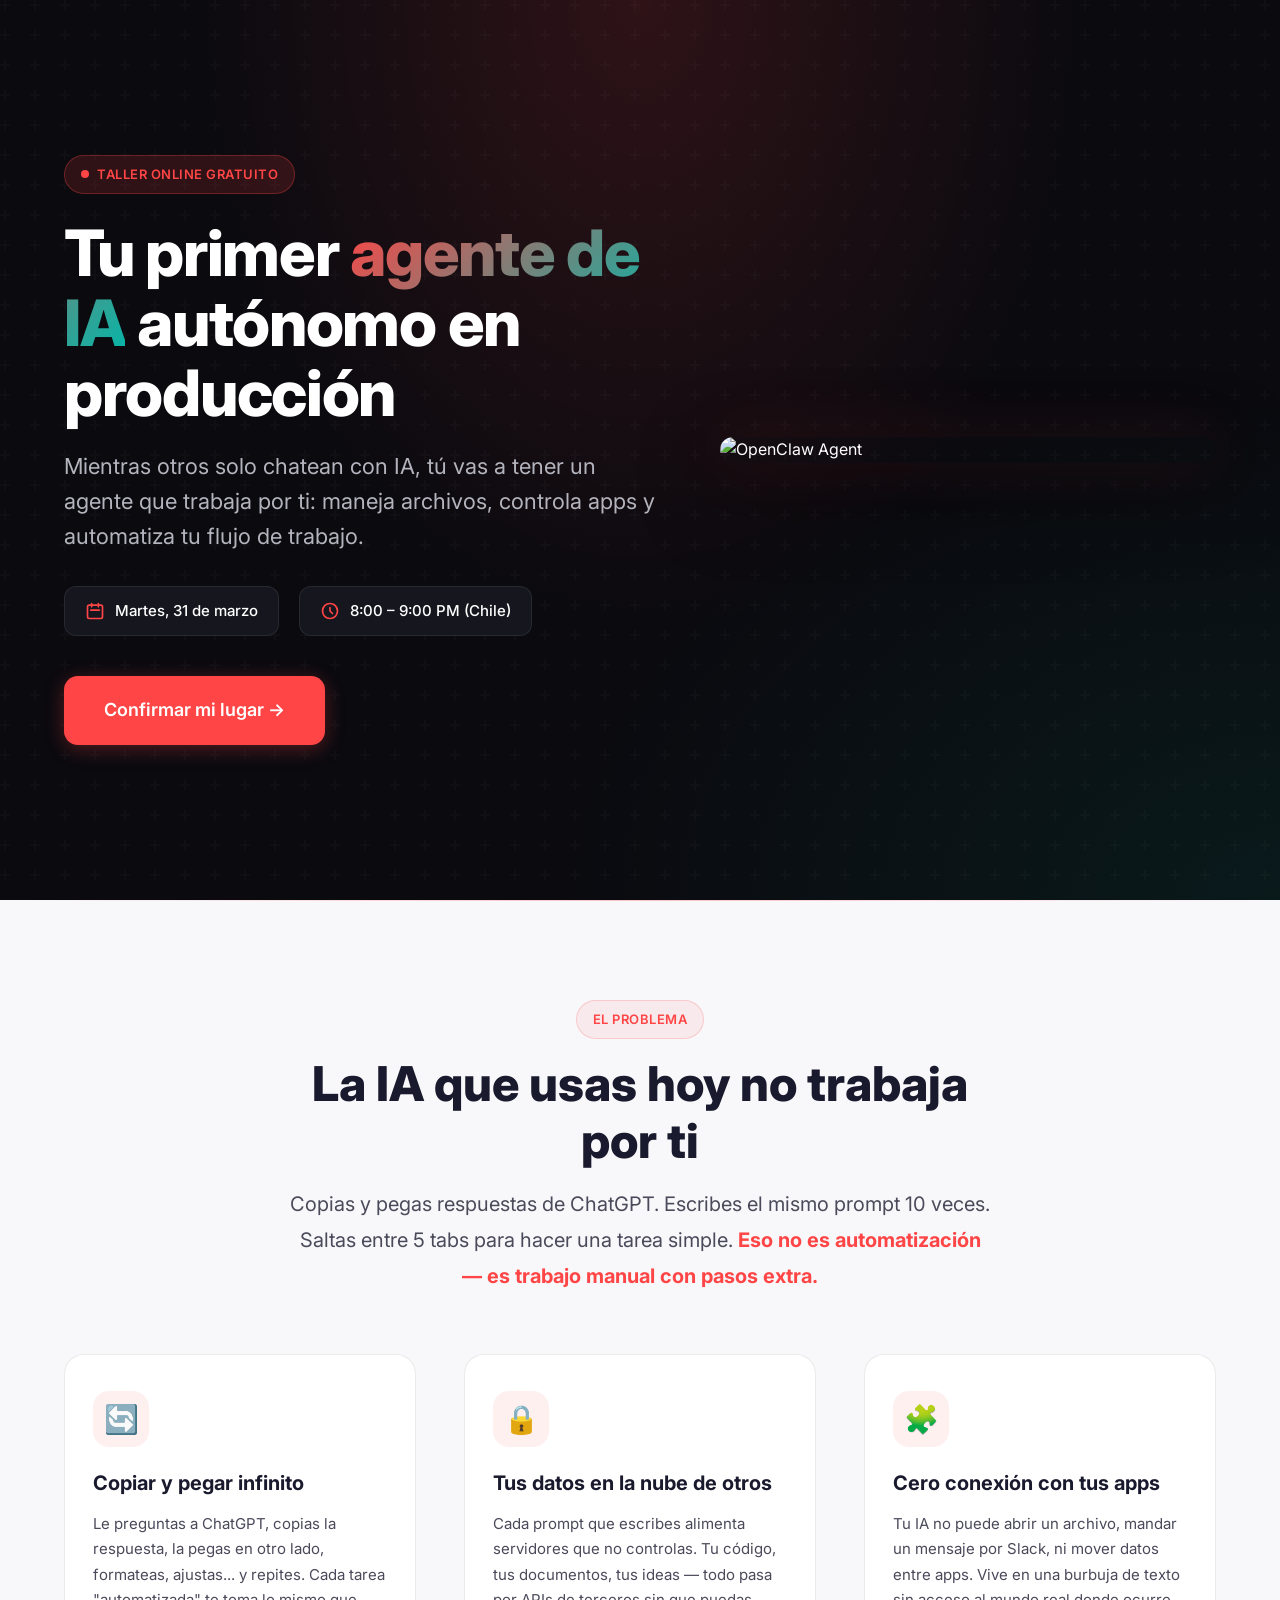
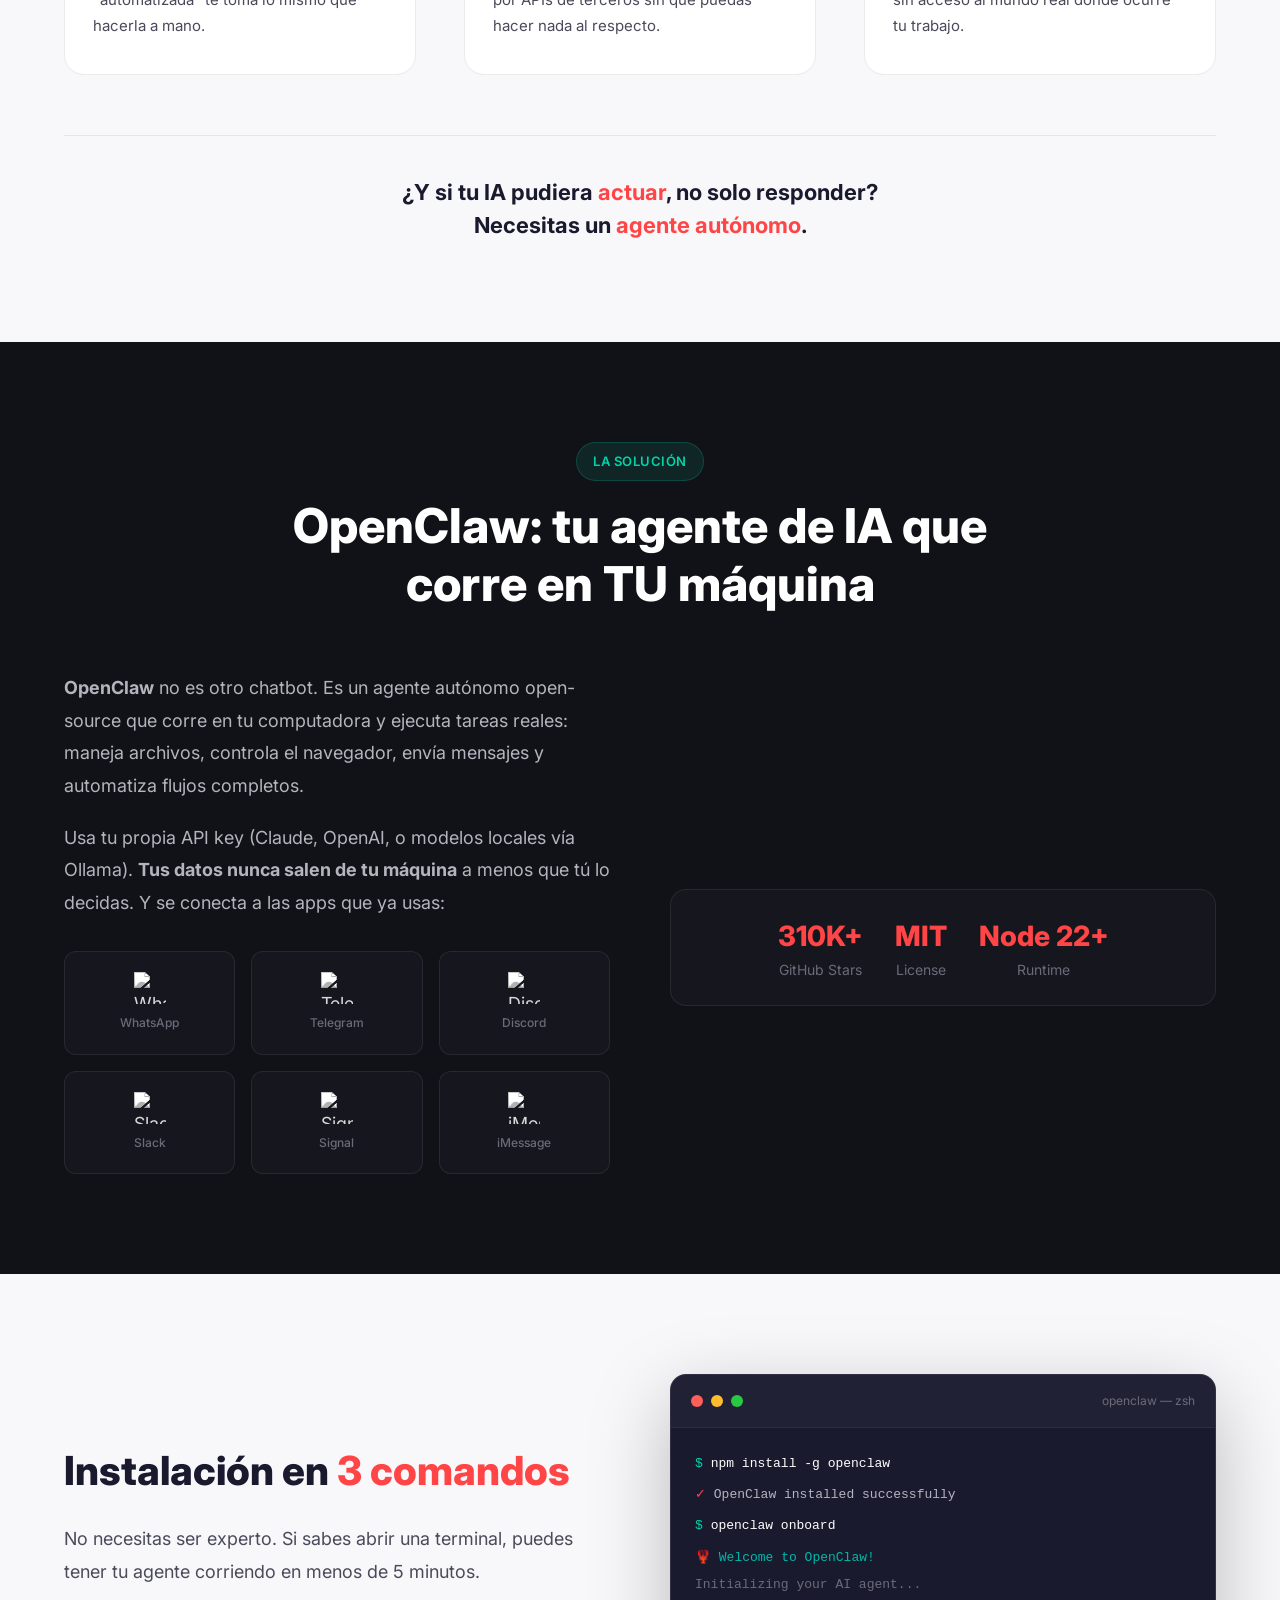
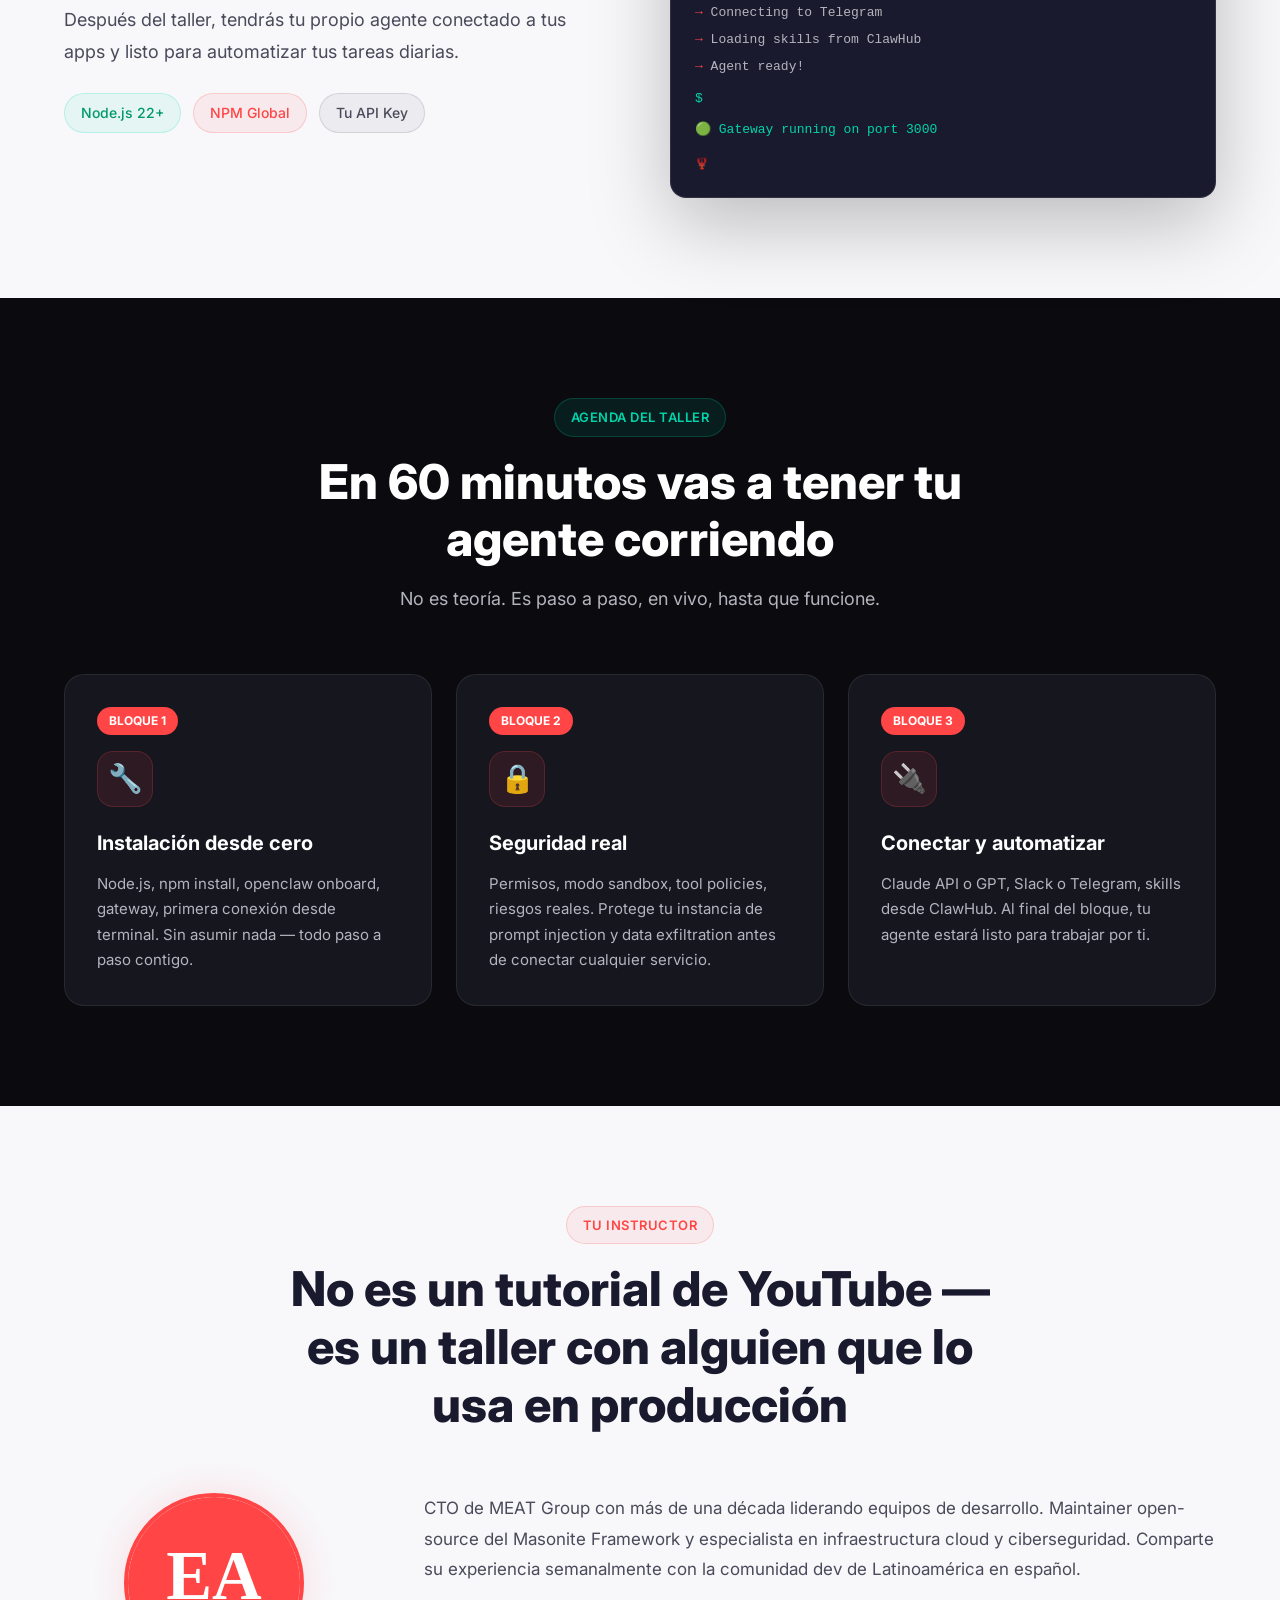
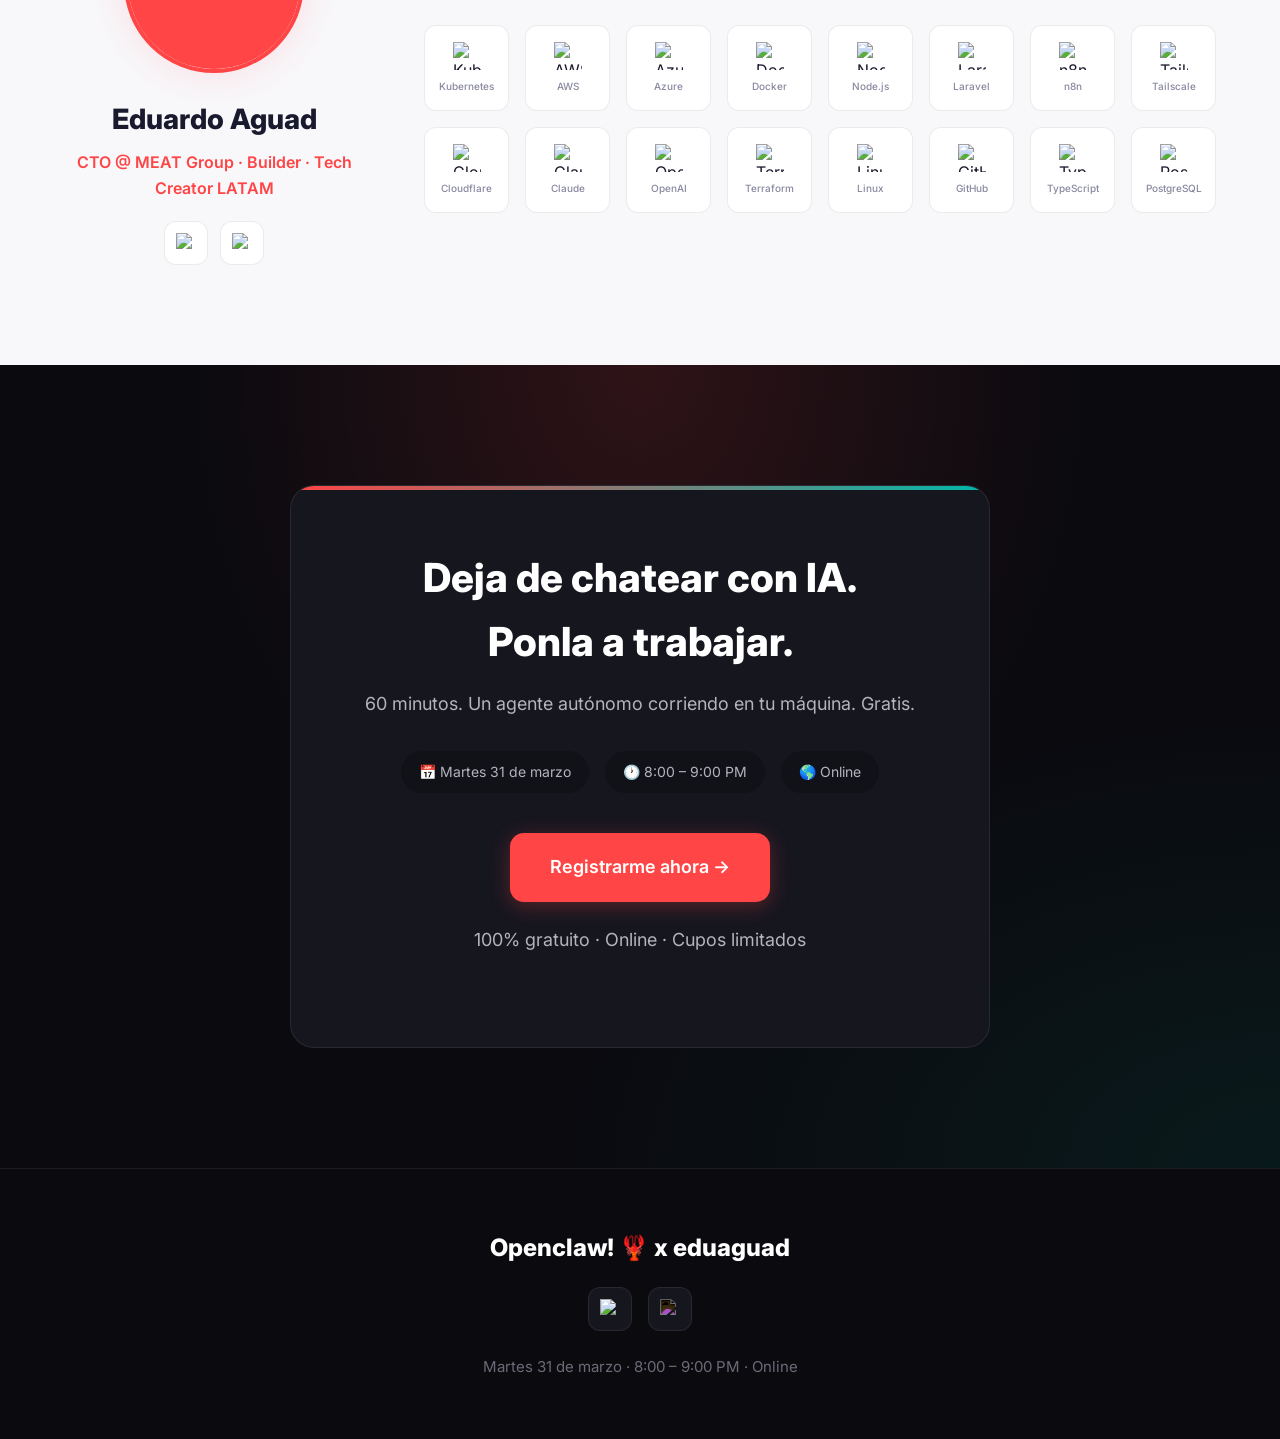
==== commit 454bd350: "new version" ====
--- a/static/openclaw/index.html
+++ b/static/openclaw/index.html
@@ -5,12 +5,12 @@
     <meta name="viewport" content="width=device-width, initial-scale=1.0">
     <title>Openclaw! 🦞 x eduaguad — Taller Online Gratuito</title>
     <meta name="description" content="Aprende a instalar, asegurar y conectar OpenClaw — el asistente open-source con más de 310.000 ⭐ en GitHub. Martes 31 de marzo, 8:00 PM Chile.">
-    
+
     <!-- Google Fonts -->
     <link rel="preconnect" href="https://fonts.googleapis.com">
     <link rel="preconnect" href="https://fonts.gstatic.com" crossorigin>
     <link href="https://fonts.googleapis.com/css2?family=Inter:wght@400;500;600;700;800;900&display=swap" rel="stylesheet">
-    
+
     <style>
         /* ============================================
            VARIABLES Y RESET
@@ -31,6 +31,16 @@
             --border: rgba(255, 255, 255, 0.08);
             --gradient-hero: radial-gradient(ellipse at 50% 0%, rgba(255, 69, 69, 0.15) 0%, transparent 50%),
                                radial-gradient(ellipse at 100% 100%, rgba(0, 212, 170, 0.08) 0%, transparent 40%);
+
+            /* Light section palette */
+            --light-bg: #F8F8FB;
+            --light-bg-alt: #EEEEF3;
+            --light-card: #FFFFFF;
+            --light-card-hover: #F0F0F5;
+            --light-text: #1A1A2E;
+            --light-text-secondary: #4A4A5A;
+            --light-text-muted: #8888A0;
+            --light-border: rgba(0, 0, 0, 0.08);
         }
 
         * {
@@ -70,6 +80,24 @@
         .fade-in.visible {
             opacity: 1;
             transform: translateY(0);
+        }
+
+        /* ============================================
+           LIGHT SECTION BASE
+           ============================================ */
+        .section-light {
+            background: var(--light-bg);
+            color: var(--light-text);
+        }
+
+        .section-light .section-title {
+            color: var(--light-text);
+        }
+
+        .section-light .section-tag {
+            background: rgba(255, 69, 69, 0.08);
+            border-color: rgba(255, 69, 69, 0.2);
+            color: var(--accent);
         }
 
         /* ============================================
@@ -145,221 +173,6 @@
            ============================================ */
         section {
             padding: 100px 0;
-        }
-
-        /* ============================================
-           HERO
-           ============================================ */
-        .hero {
-            min-height: 100vh;
-            display: flex;
-            align-items: center;
-            background: var(--gradient-hero);
-            position: relative;
-            padding-top: 80px;
-            padding-bottom: 80px;
-        }
-
-        .hero::before {
-            content: '';
-            position: absolute;
-            top: 0;
-            left: 0;
-            right: 0;
-            bottom: 0;
-            background: url("data:image/svg+xml,%3Csvg width='60' height='60' viewBox='0 0 60 60' xmlns='http://www.w3.org/2000/svg'%3E%3Cg fill='none' fill-rule='evenodd'%3E%3Cg fill='%23ffffff' fill-opacity='0.02'%3E%3Cpath d='M36 34v-4h-2v4h-4v2h4v4h2v-4h4v-2h-4zm0-30V0h-2v4h-4v2h4v4h2V6h4V4h-4zM6 34v-4H4v4H0v2h4v4h2v-4h4v-2H6zM6 4V0H4v4H0v2h4v4h2V6h4V4H6z'/%3E%3C/g%3E%3C/g%3E%3C/svg%3E");
-            pointer-events: none;
-        }
-
-        .hero-grid {
-            display: grid;
-            grid-template-columns: 1fr;
-            gap: 60px;
-            align-items: center;
-            position: relative;
-            z-index: 1;
-        }
-
-        @media (min-width: 1024px) {
-            .hero-grid {
-                grid-template-columns: 1.2fr 1fr;
-            }
-        }
-
-        .hero-content {
-            max-width: 600px;
-        }
-
-        .hero h1 {
-            font-size: clamp(36px, 6vw, 64px);
-            font-weight: 800;
-            line-height: 1.1;
-            margin: 24px 0 20px;
-            letter-spacing: -0.02em;
-        }
-
-        .hero h1 span {
-            background: linear-gradient(135deg, var(--accent) 0%, var(--terminal-teal) 100%);
-            -webkit-background-clip: text;
-            -webkit-text-fill-color: transparent;
-            background-clip: text;
-        }
-
-        .hero-subtitle {
-            font-size: clamp(18px, 2.5vw, 22px);
-            color: var(--text-secondary);
-            margin-bottom: 32px;
-            line-height: 1.6;
-        }
-
-        .hero-meta {
-            display: flex;
-            flex-wrap: wrap;
-            gap: 20px;
-            margin-bottom: 40px;
-        }
-
-        .hero-meta-item {
-            display: flex;
-            align-items: center;
-            gap: 10px;
-            padding: 12px 20px;
-            background: var(--bg-card);
-            border: 1px solid var(--border);
-            border-radius: 12px;
-            font-size: 15px;
-            font-weight: 500;
-        }
-
-        .hero-meta-item svg {
-            width: 20px;
-            height: 20px;
-            color: var(--accent);
-        }
-
-        .hero-cta {
-            display: flex;
-            flex-wrap: wrap;
-            gap: 16px;
-        }
-
-        .hero-visual {
-            position: relative;
-            display: flex;
-            justify-content: center;
-            align-items: center;
-        }
-
-        .hero-image {
-            width: 100%;
-            max-width: 500px;
-            height: auto;
-            border-radius: 24px;
-            box-shadow: 0 25px 80px rgba(0, 0, 0, 0.5), 0 0 60px rgba(255, 69, 69, 0.15);
-            animation: float 6s ease-in-out infinite;
-        }
-
-        @keyframes float {
-            0%, 100% { transform: translateY(0px); }
-            50% { transform: translateY(-20px); }
-        }
-
-        /* Terminal Section */
-        .terminal-section {
-            background: var(--bg-secondary);
-            padding: 80px 0;
-        }
-
-        .terminal-section-grid {
-            display: grid;
-            grid-template-columns: 1fr;
-            gap: 60px;
-            align-items: center;
-        }
-
-        @media (min-width: 1024px) {
-            .terminal-section-grid {
-                grid-template-columns: 1fr 1fr;
-            }
-        }
-
-        .terminal-section-text h2 {
-            font-size: clamp(28px, 4vw, 40px);
-            font-weight: 800;
-            margin-bottom: 20px;
-        }
-
-        .terminal-section-text p {
-            font-size: 18px;
-            color: var(--text-secondary);
-            line-height: 1.8;
-            margin-bottom: 16px;
-        }
-
-        .terminal-wrapper {
-            max-width: 600px;
-        }
-
-        .terminal {
-            background: var(--bg-secondary);
-            border: 1px solid var(--border);
-            border-radius: 16px;
-            overflow: hidden;
-            box-shadow: 0 25px 80px rgba(0, 0, 0, 0.5);
-        }
-
-        .terminal-header {
-            display: flex;
-            align-items: center;
-            gap: 8px;
-            padding: 16px 20px;
-            background: rgba(255, 255, 255, 0.03);
-            border-bottom: 1px solid var(--border);
-        }
-
-        .terminal-dot {
-            width: 12px;
-            height: 12px;
-            border-radius: 50%;
-        }
-
-        .terminal-dot.red { background: #FF5F57; }
-        .terminal-dot.yellow { background: #FFBD2E; }
-        .terminal-dot.green { background: #28CA42; }
-
-        .terminal-body {
-            padding: 24px;
-            font-family: 'Menlo', 'Monaco', 'Courier New', monospace;
-            font-size: 13px;
-            line-height: 1.8;
-            color: var(--text-secondary);
-        }
-
-        .terminal-prompt {
-            color: var(--terminal-green);
-        }
-
-        .terminal-accent {
-            color: var(--accent);
-        }
-
-        .terminal-command {
-            color: var(--text-primary);
-        }
-
-        .ascii-lobster {
-            color: var(--accent);
-            font-size: 11px;
-            line-height: 1.4;
-            margin-top: 16px;
-            opacity: 0.8;
-        }
-
-        /* ============================================
-           ¿QUÉ ES OPENCLAW?
-           ============================================ */
-        .about {
-            background: var(--bg-secondary);
         }
 
         .section-header {
@@ -389,6 +202,238 @@
             margin-bottom: 16px;
         }
 
+        .section-subtitle {
+            font-size: 18px;
+            line-height: 1.7;
+        }
+
+        /* ============================================
+           HERO
+           ============================================ */
+        .hero {
+            min-height: 100vh;
+            display: flex;
+            align-items: center;
+            background: var(--gradient-hero);
+            position: relative;
+            padding-top: 80px;
+            padding-bottom: 80px;
+        }
+
+        .hero::before {
+            content: '';
+            position: absolute;
+            top: 0;
+            left: 0;
+            right: 0;
+            bottom: 0;
+            background: url("data:image/svg+xml,%3Csvg width='60' height='60' viewBox='0 0 60 60' xmlns='http://www.w3.org/2000/svg'%3E%3Cg fill='none' fill-rule='evenodd'%3E%3Cg fill='%23ffffff' fill-opacity='0.02'%3E%3Cpath d='M36 34v-4h-2v4h-4v2h4v4h2v-4h4v-2h-4zm0-30V0h-2v4h-4v2h4v4h2V6h4V4h-4zM6 34v-4H4v4H0v2h4v4h2v-4h4v-2H6zM6 4V0H4v4H0v2h4v4h2V6h4V4H6z'/%3E%3C/g%3E%3C/g%3E%3C/svg%3E");
+            pointer-events: none;
+        }
+
+        .hero-grid {
+            display: grid;
+            grid-template-columns: 1fr;
+            gap: 60px;
+            align-items: center;
+            position: relative;
+            z-index: 1;
+        }
+
+        @media (min-width: 1024px) {
+            .hero-grid {
+                grid-template-columns: 1.2fr 1fr;
+            }
+        }
+
+        .hero-content {
+            max-width: 600px;
+        }
+
+        .hero h1 {
+            font-size: clamp(36px, 6vw, 64px);
+            font-weight: 800;
+            line-height: 1.1;
+            margin: 24px 0 20px;
+            letter-spacing: -0.02em;
+        }
+
+        .hero h1 span {
+            background: linear-gradient(135deg, var(--accent) 0%, var(--terminal-teal) 100%);
+            -webkit-background-clip: text;
+            -webkit-text-fill-color: transparent;
+            background-clip: text;
+        }
+
+        .hero-subtitle {
+            font-size: clamp(18px, 2.5vw, 22px);
+            color: var(--text-secondary);
+            margin-bottom: 32px;
+            line-height: 1.6;
+        }
+
+        .hero-meta {
+            display: flex;
+            flex-wrap: wrap;
+            gap: 20px;
+            margin-bottom: 40px;
+        }
+
+        .hero-meta-item {
+            display: flex;
+            align-items: center;
+            gap: 10px;
+            padding: 12px 20px;
+            background: var(--bg-card);
+            border: 1px solid var(--border);
+            border-radius: 12px;
+            font-size: 15px;
+            font-weight: 500;
+        }
+
+        .hero-meta-item svg {
+            width: 20px;
+            height: 20px;
+            color: var(--accent);
+        }
+
+        .hero-cta {
+            display: flex;
+            flex-wrap: wrap;
+            gap: 16px;
+        }
+
+        .hero-visual {
+            position: relative;
+            display: flex;
+            justify-content: center;
+            align-items: center;
+        }
+
+        .hero-image {
+            width: 100%;
+            max-width: 500px;
+            height: auto;
+            border-radius: 24px;
+            box-shadow: 0 25px 80px rgba(0, 0, 0, 0.5), 0 0 60px rgba(255, 69, 69, 0.15);
+            animation: float 6s ease-in-out infinite;
+        }
+
+        @keyframes float {
+            0%, 100% { transform: translateY(0px); }
+            50% { transform: translateY(-20px); }
+        }
+
+        /* ============================================
+           PROBLEM / PAIN SECTION (LIGHT)
+           ============================================ */
+        .problem {
+            position: relative;
+            overflow: hidden;
+        }
+
+        .problem::before {
+            content: '';
+            position: absolute;
+            top: 0;
+            left: 0;
+            right: 0;
+            height: 1px;
+            background: linear-gradient(90deg, transparent, rgba(255, 69, 69, 0.3), transparent);
+        }
+
+        .problem-grid {
+            display: grid;
+            grid-template-columns: 1fr;
+            gap: 48px;
+        }
+
+        @media (min-width: 768px) {
+            .problem-grid {
+                grid-template-columns: repeat(3, 1fr);
+            }
+        }
+
+        .problem-card {
+            padding: 36px 28px;
+            background: var(--light-card);
+            border: 1px solid var(--light-border);
+            border-radius: 20px;
+            position: relative;
+            transition: all 0.3s ease;
+        }
+
+        .problem-card:hover {
+            transform: translateY(-6px);
+            box-shadow: 0 20px 60px rgba(0, 0, 0, 0.08);
+        }
+
+        .problem-icon {
+            width: 56px;
+            height: 56px;
+            display: flex;
+            align-items: center;
+            justify-content: center;
+            background: rgba(255, 69, 69, 0.08);
+            border-radius: 16px;
+            font-size: 28px;
+            margin-bottom: 20px;
+        }
+
+        .problem-card h3 {
+            font-size: 20px;
+            font-weight: 700;
+            margin-bottom: 12px;
+            color: var(--light-text);
+        }
+
+        .problem-card p {
+            font-size: 15px;
+            color: var(--light-text-secondary);
+            line-height: 1.7;
+        }
+
+        .problem-lead {
+            text-align: center;
+            max-width: 700px;
+            margin: 0 auto 60px;
+        }
+
+        .problem-lead p {
+            font-size: 20px;
+            color: var(--light-text-secondary);
+            line-height: 1.8;
+        }
+
+        .problem-lead strong {
+            color: var(--accent);
+        }
+
+        .problem-transition {
+            text-align: center;
+            margin-top: 60px;
+            padding-top: 40px;
+            border-top: 1px solid var(--light-border);
+        }
+
+        .problem-transition p {
+            font-size: 22px;
+            font-weight: 700;
+            color: var(--light-text);
+            line-height: 1.5;
+        }
+
+        .problem-transition span {
+            color: var(--accent);
+        }
+
+        /* ============================================
+           SOLUTION / ABOUT (DARK)
+           ============================================ */
+        .about {
+            background: var(--bg-secondary);
+        }
+
         .about-grid {
             display: grid;
             grid-template-columns: 1fr;
@@ -482,7 +527,128 @@
         }
 
         /* ============================================
-           AGENDA
+           TERMINAL SECTION (LIGHT)
+           ============================================ */
+        .terminal-section {
+            padding: 100px 0;
+        }
+
+        .terminal-section-grid {
+            display: grid;
+            grid-template-columns: 1fr;
+            gap: 60px;
+            align-items: center;
+        }
+
+        @media (min-width: 1024px) {
+            .terminal-section-grid {
+                grid-template-columns: 1fr 1fr;
+            }
+        }
+
+        .terminal-section-text h2 {
+            font-size: clamp(28px, 4vw, 40px);
+            font-weight: 800;
+            margin-bottom: 20px;
+            color: var(--light-text);
+        }
+
+        .terminal-section-text p {
+            font-size: 18px;
+            color: var(--light-text-secondary);
+            line-height: 1.8;
+            margin-bottom: 16px;
+        }
+
+        .terminal-wrapper {
+            max-width: 600px;
+        }
+
+        .terminal {
+            background: #1A1A2E;
+            border: 1px solid rgba(255, 255, 255, 0.1);
+            border-radius: 16px;
+            overflow: hidden;
+            box-shadow: 0 25px 80px rgba(0, 0, 0, 0.25);
+        }
+
+        .terminal-header {
+            display: flex;
+            align-items: center;
+            gap: 8px;
+            padding: 16px 20px;
+            background: rgba(255, 255, 255, 0.03);
+            border-bottom: 1px solid rgba(255, 255, 255, 0.06);
+        }
+
+        .terminal-dot {
+            width: 12px;
+            height: 12px;
+            border-radius: 50%;
+        }
+
+        .terminal-dot.red { background: #FF5F57; }
+        .terminal-dot.yellow { background: #FFBD2E; }
+        .terminal-dot.green { background: #28CA42; }
+
+        .terminal-body {
+            padding: 24px;
+            font-family: 'Menlo', 'Monaco', 'Courier New', monospace;
+            font-size: 13px;
+            line-height: 1.8;
+            color: #B4B4BE;
+        }
+
+        .terminal-prompt {
+            color: var(--terminal-green);
+        }
+
+        .terminal-accent {
+            color: var(--accent);
+        }
+
+        .terminal-command {
+            color: #FFFFFF;
+        }
+
+        .ascii-lobster {
+            color: var(--accent);
+            font-size: 11px;
+            line-height: 1.4;
+            margin-top: 16px;
+            opacity: 0.8;
+        }
+
+        .tech-pill {
+            display: inline-flex;
+            align-items: center;
+            gap: 6px;
+            padding: 8px 16px;
+            border-radius: 100px;
+            font-size: 14px;
+            font-weight: 500;
+        }
+
+        .tech-pill--green {
+            background: rgba(0, 212, 170, 0.08);
+            border: 1px solid rgba(0, 212, 170, 0.2);
+            color: #00996B;
+        }
+
+        .tech-pill--red {
+            background: rgba(255, 69, 69, 0.08);
+            border: 1px solid rgba(255, 69, 69, 0.2);
+            color: var(--accent);
+        }
+
+        .tech-pill--gray {
+            background: rgba(100, 100, 120, 0.08);
+            border: 1px solid rgba(100, 100, 120, 0.2);
+            color: var(--light-text-secondary);
+        }
+
+        /* ============================================
+           AGENDA (DARK)
            ============================================ */
         .agenda-cards {
             display: grid;
@@ -548,12 +714,8 @@
         }
 
         /* ============================================
-           INSTRUCTOR
-           ============================================ */
-        .instructor {
-            background: var(--bg-secondary);
-        }
-
+           INSTRUCTOR (LIGHT)
+           ============================================ */
         .instructor-grid {
             display: grid;
             grid-template-columns: 1fr;
@@ -578,7 +740,7 @@
             border-radius: 50%;
             overflow: hidden;
             border: 4px solid var(--accent);
-            box-shadow: 0 0 40px var(--accent-glow);
+            box-shadow: 0 0 40px rgba(255, 69, 69, 0.15);
         }
 
         .instructor-avatar img {
@@ -591,6 +753,7 @@
             font-size: 28px;
             font-weight: 800;
             margin-bottom: 8px;
+            color: var(--light-text);
         }
 
         .instructor-title {
@@ -612,8 +775,8 @@
             justify-content: center;
             width: 44px;
             height: 44px;
-            background: var(--bg-card);
-            border: 1px solid var(--border);
+            background: var(--light-card);
+            border: 1px solid var(--light-border);
             border-radius: 12px;
             transition: all 0.3s ease;
         }
@@ -627,12 +790,11 @@
         .social-link img {
             width: 20px;
             height: 20px;
-            filter: brightness(1.2);
         }
 
         .instructor-bio {
             font-size: 17px;
-            color: var(--text-secondary);
+            color: var(--light-text-secondary);
             line-height: 1.8;
             margin-bottom: 40px;
         }
@@ -661,14 +823,14 @@
             align-items: center;
             gap: 8px;
             padding: 16px 8px;
-            background: var(--bg-card);
-            border: 1px solid var(--border);
+            background: var(--light-card);
+            border: 1px solid var(--light-border);
             border-radius: 12px;
             transition: all 0.3s ease;
         }
 
         .tech-item:hover {
-            background: var(--bg-card-hover);
+            background: var(--light-card-hover);
             transform: translateY(-4px);
             border-color: rgba(255, 69, 69, 0.2);
         }
@@ -676,19 +838,47 @@
         .tech-item img {
             width: 28px;
             height: 28px;
-            filter: grayscale(100%) brightness(1.3);
             transition: filter 0.3s ease;
-        }
-
-        .tech-item:hover img {
-            filter: grayscale(0%) brightness(1);
         }
 
         .tech-item span {
             font-size: 10px;
             font-weight: 500;
+            color: var(--light-text-muted);
+            text-align: center;
+        }
+
+        /* ============================================
+           SOCIAL PROOF BANNER
+           ============================================ */
+        .proof-banner {
+            padding: 60px 0;
+            background: var(--bg-secondary);
+            border-top: 1px solid var(--border);
+            border-bottom: 1px solid var(--border);
+        }
+
+        .proof-items {
+            display: flex;
+            flex-wrap: wrap;
+            justify-content: center;
+            gap: 48px;
+        }
+
+        .proof-item {
+            text-align: center;
+        }
+
+        .proof-value {
+            font-size: 36px;
+            font-weight: 800;
+            color: var(--accent);
+        }
+
+        .proof-label {
+            font-size: 14px;
             color: var(--text-muted);
-            text-align: center;
+            margin-top: 4px;
         }
 
         /* ============================================
@@ -782,6 +972,11 @@
             margin-bottom: 24px;
         }
 
+        .footer-social .social-link {
+            background: var(--bg-card);
+            border-color: var(--border);
+        }
+
         .footer-info {
             font-size: 15px;
             color: var(--text-muted);
@@ -817,13 +1012,17 @@
                 font-size: 11px;
                 padding: 16px;
             }
+
+            .proof-items {
+                gap: 32px;
+            }
         }
     </style>
 </head>
 <body>
 
     <!-- ============================================
-         HERO SECTION
+         HERO SECTION (DARK)
          ============================================ -->
     <section class="hero">
         <div class="container">
@@ -832,7 +1031,7 @@
                     <div class="badge">Taller Online Gratuito</div>
                     <h1>Tu primer <span>agente de IA</span> autónomo en producción</h1>
                     <p class="hero-subtitle">
-                        Aprende a instalar, asegurar y conectar OpenClaw — el asistente open-source con más de 310.000 ⭐ en GitHub
+                        Mientras otros solo chatean con IA, tú vas a tener un agente que trabaja por ti: maneja archivos, controla apps y automatiza tu flujo de trabajo.
                     </p>
                     <div class="hero-meta">
                         <div class="hero-meta-item">
@@ -858,23 +1057,124 @@
     </section>
 
     <!-- ============================================
-         TERMINAL SECTION
+         THE PROBLEM (LIGHT) — Storytelling: Pain
          ============================================ -->
-    <section class="terminal-section">
+    <section class="problem section-light">
+        <div class="container">
+            <div class="problem-lead fade-in">
+                <div class="section-tag" style="background: rgba(255, 69, 69, 0.08); border-color: rgba(255, 69, 69, 0.2); color: var(--accent);">El problema</div>
+                <h2 class="section-title" style="color: var(--light-text);">La IA que usas hoy no trabaja por ti</h2>
+                <p>
+                    Copias y pegas respuestas de ChatGPT. Escribes el mismo prompt 10 veces. Saltas entre 5 tabs para hacer una tarea simple.
+                    <strong>Eso no es automatización — es trabajo manual con pasos extra.</strong>
+                </p>
+            </div>
+            <div class="problem-grid">
+                <div class="problem-card fade-in">
+                    <div class="problem-icon">🔄</div>
+                    <h3>Copiar y pegar infinito</h3>
+                    <p>Le preguntas a ChatGPT, copias la respuesta, la pegas en otro lado, formateas, ajustas... y repites. Cada tarea "automatizada" te toma lo mismo que hacerla a mano.</p>
+                </div>
+                <div class="problem-card fade-in">
+                    <div class="problem-icon">🔒</div>
+                    <h3>Tus datos en la nube de otros</h3>
+                    <p>Cada prompt que escribes alimenta servidores que no controlas. Tu código, tus documentos, tus ideas — todo pasa por APIs de terceros sin que puedas hacer nada al respecto.</p>
+                </div>
+                <div class="problem-card fade-in">
+                    <div class="problem-icon">🧩</div>
+                    <h3>Cero conexión con tus apps</h3>
+                    <p>Tu IA no puede abrir un archivo, mandar un mensaje por Slack, ni mover datos entre apps. Vive en una burbuja de texto sin acceso al mundo real donde ocurre tu trabajo.</p>
+                </div>
+            </div>
+            <div class="problem-transition fade-in">
+                <p>¿Y si tu IA pudiera <span>actuar</span>, no solo responder?<br>Necesitas un <span>agente autónomo</span>.</p>
+            </div>
+        </div>
+    </section>
+
+    <!-- ============================================
+         THE SOLUTION: OPENCLAW (DARK) — Storytelling: Resolution
+         ============================================ -->
+    <section class="about">
+        <div class="container">
+            <div class="section-header fade-in">
+                <div class="section-tag">La solución</div>
+                <h2 class="section-title">OpenClaw: tu agente de IA que corre en TU máquina</h2>
+            </div>
+            <div class="about-grid">
+                <div class="about-text fade-in">
+                    <p>
+                        <strong>OpenClaw</strong> no es otro chatbot. Es un agente autónomo open-source que corre en tu computadora y ejecuta tareas reales: maneja archivos, controla el navegador, envía mensajes y automatiza flujos completos.
+                    </p>
+                    <p>
+                        Usa tu propia API key (Claude, OpenAI, o modelos locales vía Ollama). <strong>Tus datos nunca salen de tu máquina</strong> a menos que tú lo decidas. Y se conecta a las apps que ya usas:
+                    </p>
+
+                    <div class="channels-grid">
+                        <div class="channel-item">
+                            <img src="https://cdn.simpleicons.org/whatsapp/25D366" alt="WhatsApp">
+                            <span>WhatsApp</span>
+                        </div>
+                        <div class="channel-item">
+                            <img src="https://cdn.simpleicons.org/telegram/26A5E4" alt="Telegram">
+                            <span>Telegram</span>
+                        </div>
+                        <div class="channel-item">
+                            <img src="https://cdn.simpleicons.org/discord/5865F2" alt="Discord">
+                            <span>Discord</span>
+                        </div>
+                        <div class="channel-item">
+                            <img src="slack.svg" alt="Slack">
+                            <span>Slack</span>
+                        </div>
+                        <div class="channel-item">
+                            <img src="https://cdn.simpleicons.org/signal/3B45F6" alt="Signal">
+                            <span>Signal</span>
+                        </div>
+                        <div class="channel-item">
+                            <img src="https://cdn.simpleicons.org/imessage/25D366" alt="iMessage">
+                            <span>iMessage</span>
+                        </div>
+                    </div>
+                </div>
+                <div class="fade-in">
+                    <div class="stats-bar">
+                        <div class="stat-item">
+                            <div class="stat-value">310K+</div>
+                            <div class="stat-label">GitHub Stars</div>
+                        </div>
+                        <div class="stat-item">
+                            <div class="stat-value">MIT</div>
+                            <div class="stat-label">License</div>
+                        </div>
+                        <div class="stat-item">
+                            <div class="stat-value">Node 22+</div>
+                            <div class="stat-label">Runtime</div>
+                        </div>
+                    </div>
+                </div>
+            </div>
+        </div>
+    </section>
+
+    <!-- ============================================
+         TERMINAL DEMO (LIGHT) — Storytelling: Proof of simplicity
+         ============================================ -->
+    <section class="terminal-section section-light">
         <div class="container">
             <div class="terminal-section-grid">
                 <div class="terminal-section-text fade-in">
                     <h2>Instalación en <span style="color: var(--accent);">3 comandos</span></h2>
                     <p>
-                        OpenClaw se instala en segundos. Solo necesitas Node.js 22+ y tu API key favorita (Claude, OpenAI o modelos locales).
+                        No necesitas ser experto. Si sabes abrir una terminal, puedes tener tu agente corriendo en menos de 5 minutos.
                     </p>
                     <p>
-                        Después del taller, tendrás tu propio agente corriendo localmente, conectado a tus apps y listo para automatizar tus tareas diarias.
+                        Después del taller, tendrás tu propio agente conectado a tus apps y listo para automatizar tus tareas diarias.
                     </p>
                     <div style="margin-top: 24px; display: flex; gap: 12px; flex-wrap: wrap;">
-                        <span style="padding: 8px 16px; background: rgba(0, 212, 170, 0.1); border: 1px solid rgba(0, 212, 170, 0.2); border-radius: 100px; font-size: 14px; color: var(--terminal-green);">🚀 Node.js 22+</span>
-                        <span style="padding: 8px 16px; background: rgba(255, 69, 69, 0.1); border: 1px solid rgba(255, 69, 69, 0.2); border-radius: 100px; font-size: 14px; color: var(--accent);">⚡ NPM Global</span>
-                        <span style="padding: 8px 16px; background: rgba(180, 180, 190, 0.1); border: 1px solid rgba(180, 180, 190, 0.2); border-radius: 100px; font-size: 14px; color: var(--text-secondary);">🔑 Tu API Key</span>
+                        <span class="tech-pill tech-pill--green">Node.js 22+</span>
+                        <span class="tech-pill tech-pill--red">NPM Global</span>
+                        <span class="tech-pill tech-pill--gray">Tu API Key</span>
                     </div>
                 </div>
                 <div class="terminal-wrapper fade-in">
@@ -907,110 +1207,46 @@
     </section>
 
     <!-- ============================================
-         ¿QUÉ ES OPENCLAW?
+         AGENDA (DARK) — Storytelling: What you'll gain
          ============================================ -->
-    <section class="about">
-        <div class="container">
-            <div class="section-header fade-in">
-                <div class="section-tag">¿Qué es OpenClaw?</div>
-                <h2 class="section-title">Tu asistente de IA que corre en TU máquina</h2>
-            </div>
-            <div class="about-grid">
-                <div class="about-text fade-in">
-                    <p>
-                        <strong>OpenClaw</strong> es un agente de IA autónomo open-source que corre en tu computadora (Mac, Windows o Linux). Se conecta a tus apps favoritas y puede ejecutar tareas reales: manejar archivos, controlar el navegador, automatizar flujos y mucho más.
-                    </p>
-                    <p>
-                        Todo con tu propia API key (Claude, OpenAI, o modelos locales vía Ollama). <strong>Tus datos nunca salen de tu máquina</strong> a menos que tú lo decidas.
-                    </p>
-                    
-                    <div class="channels-grid">
-                        <div class="channel-item">
-                            <img src="https://cdn.simpleicons.org/whatsapp/25D366" alt="WhatsApp">
-                            <span>WhatsApp</span>
-                        </div>
-                        <div class="channel-item">
-                            <img src="https://cdn.simpleicons.org/telegram/26A5E4" alt="Telegram">
-                            <span>Telegram</span>
-                        </div>
-                        <div class="channel-item">
-                            <img src="https://cdn.simpleicons.org/discord/5865F2" alt="Discord">
-                            <span>Discord</span>
-                        </div>
-                        <div class="channel-item">
-                            <img src="slack.svg" alt="Slack">
-                            <span>Slack</span>
-                        </div>
-                        <div class="channel-item">
-                            <img src="https://cdn.simpleicons.org/signal/3B45F6" alt="Signal">
-                            <span>Signal</span>
-                        </div>
-                        <div class="channel-item">
-                            <img src="https://cdn.simpleicons.org/imessage/25D366" alt="iMessage">
-                            <span>iMessage</span>
-                        </div>
-                    </div>
-                </div>
-                <div class="fade-in">
-                    <div class="stats-bar">
-                        <div class="stat-item">
-                            <div class="stat-value">310K+</div>
-                            <div class="stat-label">GitHub Stars</div>
-                        </div>
-                        <div class="stat-item">
-                            <div class="stat-value">MIT</div>
-                            <div class="stat-label">License</div>
-                        </div>
-                        <div class="stat-item">
-                            <div class="stat-value">Node 22+</div>
-                            <div class="stat-label">Runtime</div>
-                        </div>
-                    </div>
-                </div>
-            </div>
-        </div>
-    </section>
-
-    <!-- ============================================
-         AGENDA
-         ============================================ -->
-    <section class="agenda">
+    <section class="agenda" style="background: var(--bg-primary);">
         <div class="container">
             <div class="section-header fade-in">
                 <div class="section-tag">Agenda del Taller</div>
-                <h2 class="section-title">¿Qué vas a aprender?</h2>
+                <h2 class="section-title">En 60 minutos vas a tener tu agente corriendo</h2>
+                <p class="section-subtitle" style="color: var(--text-secondary);">No es teoría. Es paso a paso, en vivo, hasta que funcione.</p>
             </div>
             <div class="agenda-cards">
                 <div class="agenda-card fade-in">
                     <span class="agenda-number">BLOQUE 1</span>
                     <div class="agenda-icon">🔧</div>
-                    <h3>Instalación básica</h3>
-                    <p>Desde cero: Node.js, npm install, openclaw onboard, gateway, primera conexión desde terminal. Todo paso a paso.</p>
+                    <h3>Instalación desde cero</h3>
+                    <p>Node.js, npm install, openclaw onboard, gateway, primera conexión desde terminal. Sin asumir nada — todo paso a paso contigo.</p>
                 </div>
                 <div class="agenda-card fade-in">
                     <span class="agenda-number">BLOQUE 2</span>
                     <div class="agenda-icon">🔒</div>
-                    <h3>Medidas de seguridad</h3>
-                    <p>Permisos, modo sandbox, tool policies, riesgos reales de seguridad. Protege tu instancia de prompt injection y data exfiltration.</p>
+                    <h3>Seguridad real</h3>
+                    <p>Permisos, modo sandbox, tool policies, riesgos reales. Protege tu instancia de prompt injection y data exfiltration antes de conectar cualquier servicio.</p>
                 </div>
                 <div class="agenda-card fade-in">
                     <span class="agenda-number">BLOQUE 3</span>
                     <div class="agenda-icon">🔌</div>
-                    <h3>Conexión de servicios</h3>
-                    <p>Conectar Claude API o GPT, integrar Slack o Telegram, instalar skills desde ClawHub, casos de uso reales.</p>
+                    <h3>Conectar y automatizar</h3>
+                    <p>Claude API o GPT, Slack o Telegram, skills desde ClawHub. Al final del bloque, tu agente estará listo para trabajar por ti.</p>
                 </div>
             </div>
         </div>
     </section>
 
     <!-- ============================================
-         INSTRUCTOR
+         INSTRUCTOR (LIGHT) — Storytelling: Credibility
          ============================================ -->
-    <section class="instructor">
+    <section class="instructor section-light">
         <div class="container">
             <div class="section-header fade-in">
-                <div class="section-tag">Instructor</div>
-                <h2 class="section-title">Conoce a tu guía</h2>
+                <div class="section-tag" style="background: rgba(255, 69, 69, 0.08); border-color: rgba(255, 69, 69, 0.2); color: var(--accent);">Tu instructor</div>
+                <h2 class="section-title" style="color: var(--light-text);">No es un tutorial de YouTube — es un taller con alguien que lo usa en producción</h2>
             </div>
             <div class="instructor-grid">
                 <div class="instructor-profile fade-in">
@@ -1024,7 +1260,7 @@
                             <img src="https://cdn.simpleicons.org/instagram/E4405F" alt="Instagram">
                         </a>
                         <a href="https://tiktok.com/@eduaguad" target="_blank" class="social-link" aria-label="TikTok">
-                            <img src="https://cdn.simpleicons.org/tiktok/000000" alt="TikTok" style="filter: invert(1);">
+                            <img src="https://cdn.simpleicons.org/tiktok/000000" alt="TikTok">
                         </a>
                     </div>
                 </div>
@@ -1062,7 +1298,7 @@
                             <span>n8n</span>
                         </div>
                         <div class="tech-item">
-                            <img src="https://cdn.simpleicons.org/tailscale/141414" alt="Tailscale" style="filter: invert(1);">
+                            <img src="https://cdn.simpleicons.org/tailscale/141414" alt="Tailscale">
                             <span>Tailscale</span>
                         </div>
                         <div class="tech-item">
@@ -1104,13 +1340,13 @@
     </section>
 
     <!-- ============================================
-         REGISTRO
+         REGISTRO (DARK) — Storytelling: Call to action
          ============================================ -->
     <section class="register">
         <div class="container">
             <div class="register-card fade-in">
-                <h2>¿Listo para tener tu propio agente de IA?</h2>
-                <p>Únete al taller gratuito y da el primer paso hacia la automatización inteligente.</p>
+                <h2>Deja de chatear con IA.<br>Ponla a trabajar.</h2>
+                <p>60 minutos. Un agente autónomo corriendo en tu máquina. Gratis.</p>
                 <div class="register-meta">
                     <span>📅 Martes 31 de marzo</span>
                     <span>🕐 8:00 – 9:00 PM</span>
@@ -1189,13 +1425,13 @@
             });
         });
 
-        // Efecto de typing en terminal (opcional - para darle vida)
+        // Efecto de typing en terminal
         const terminalCommands = document.querySelectorAll('.terminal-command');
         terminalCommands.forEach((cmd, index) => {
             const text = cmd.textContent;
             cmd.textContent = '';
             let i = 0;
-            
+
             setTimeout(() => {
                 const typeInterval = setInterval(() => {
                     if (i < text.length) {
@@ -1210,4 +1446,4 @@
     </script>
 
 </body>
-</html>+</html>
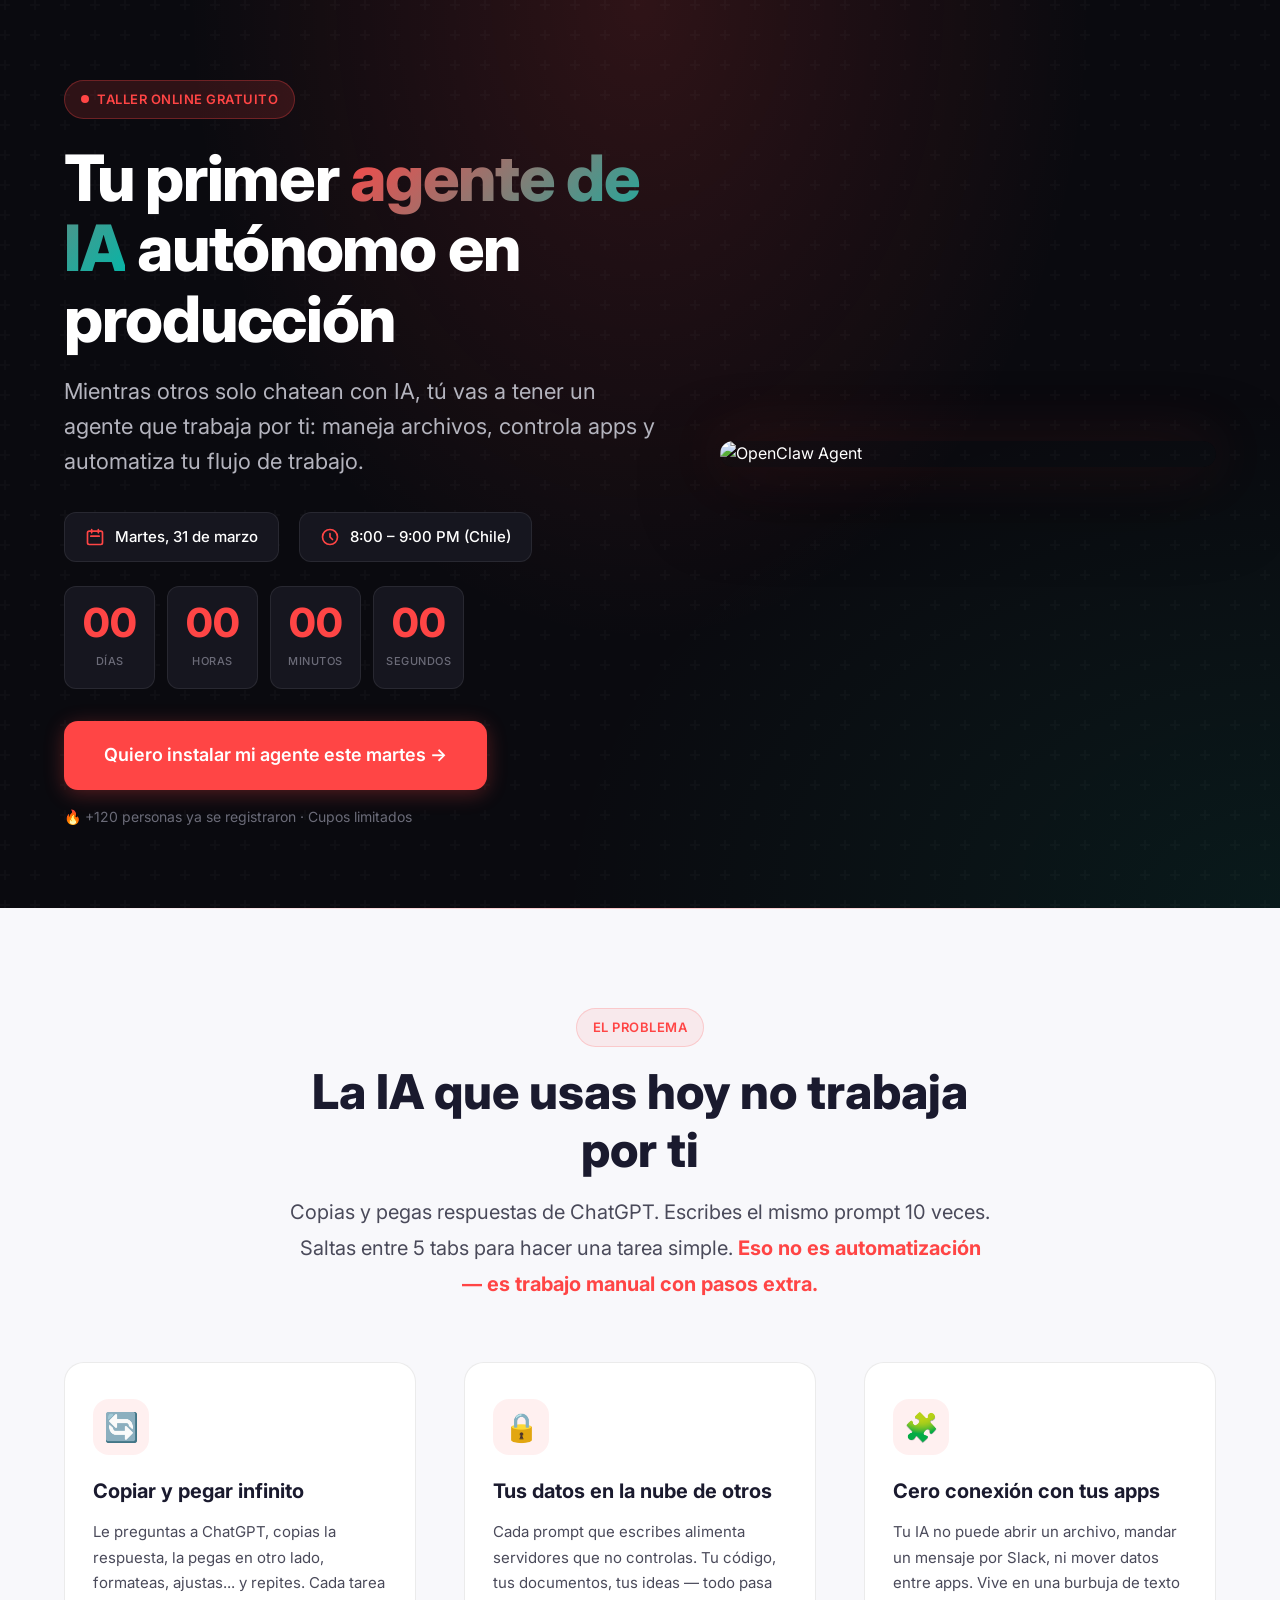
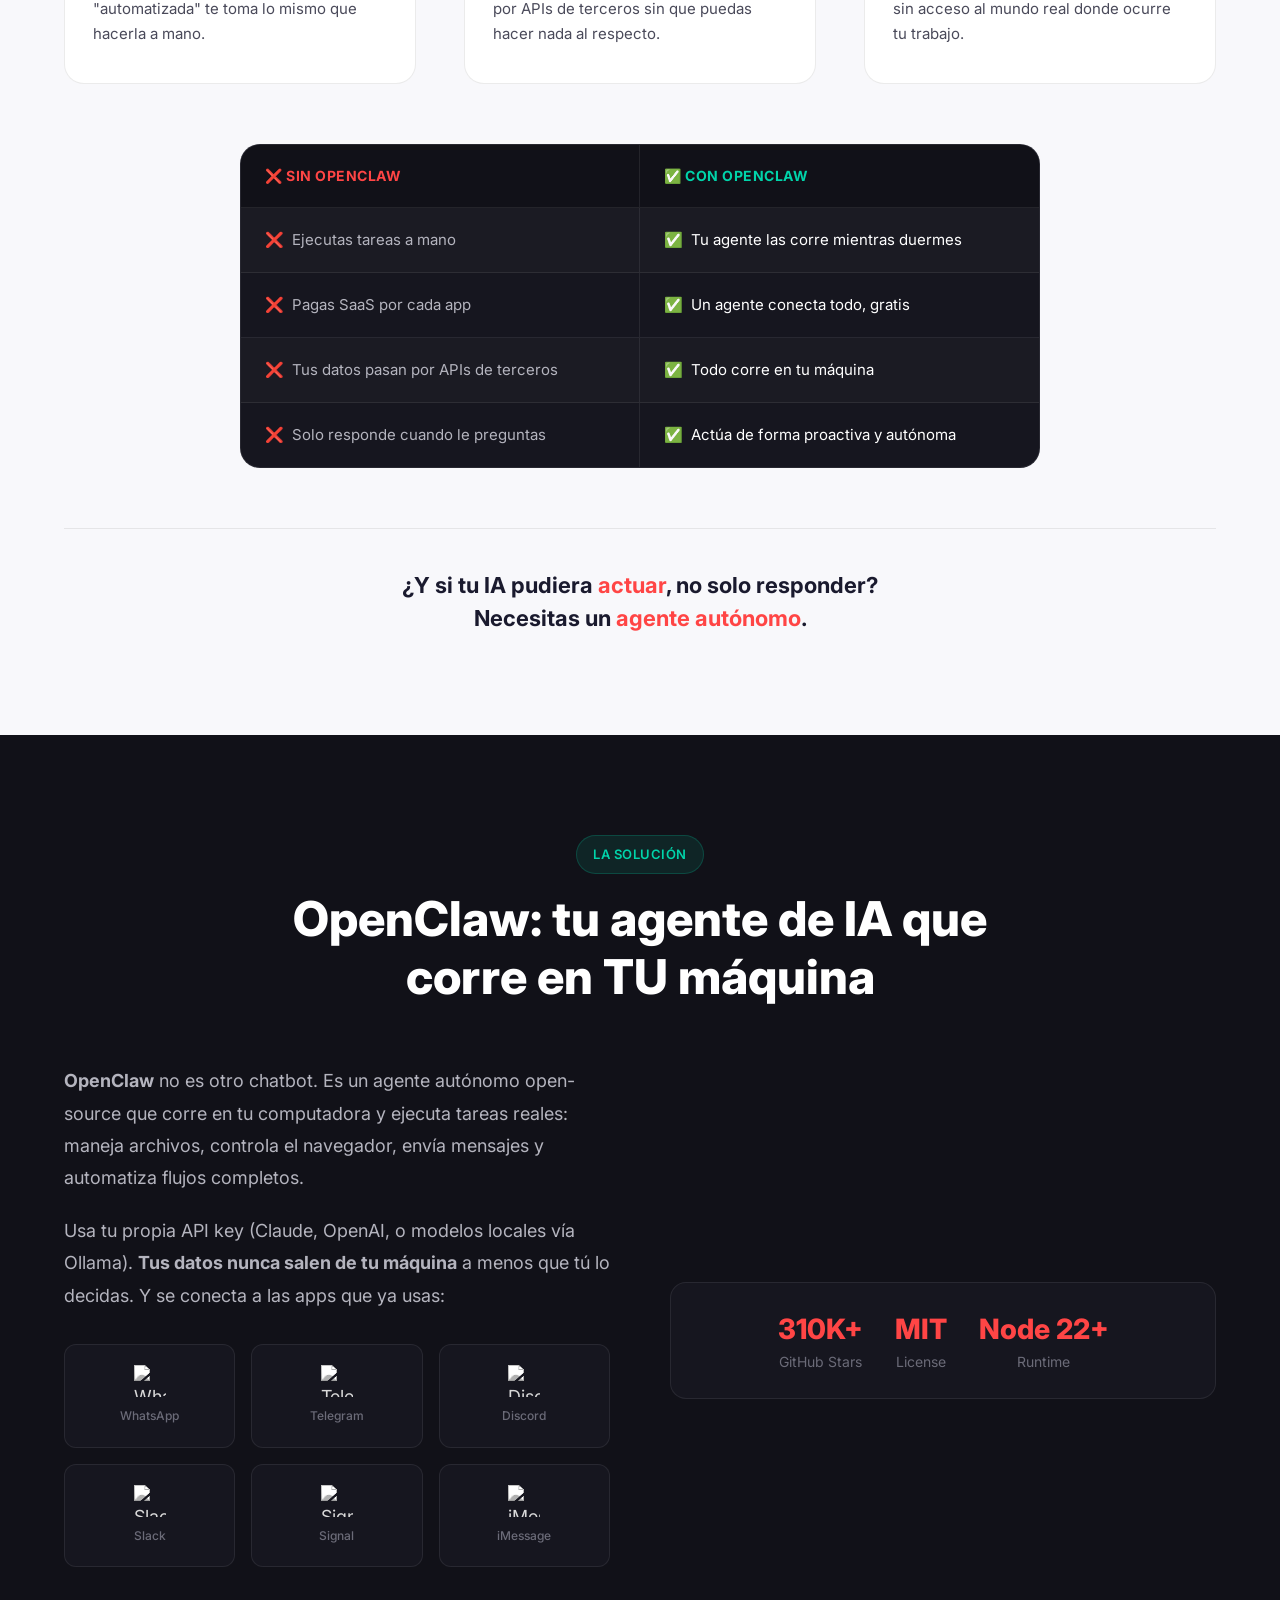
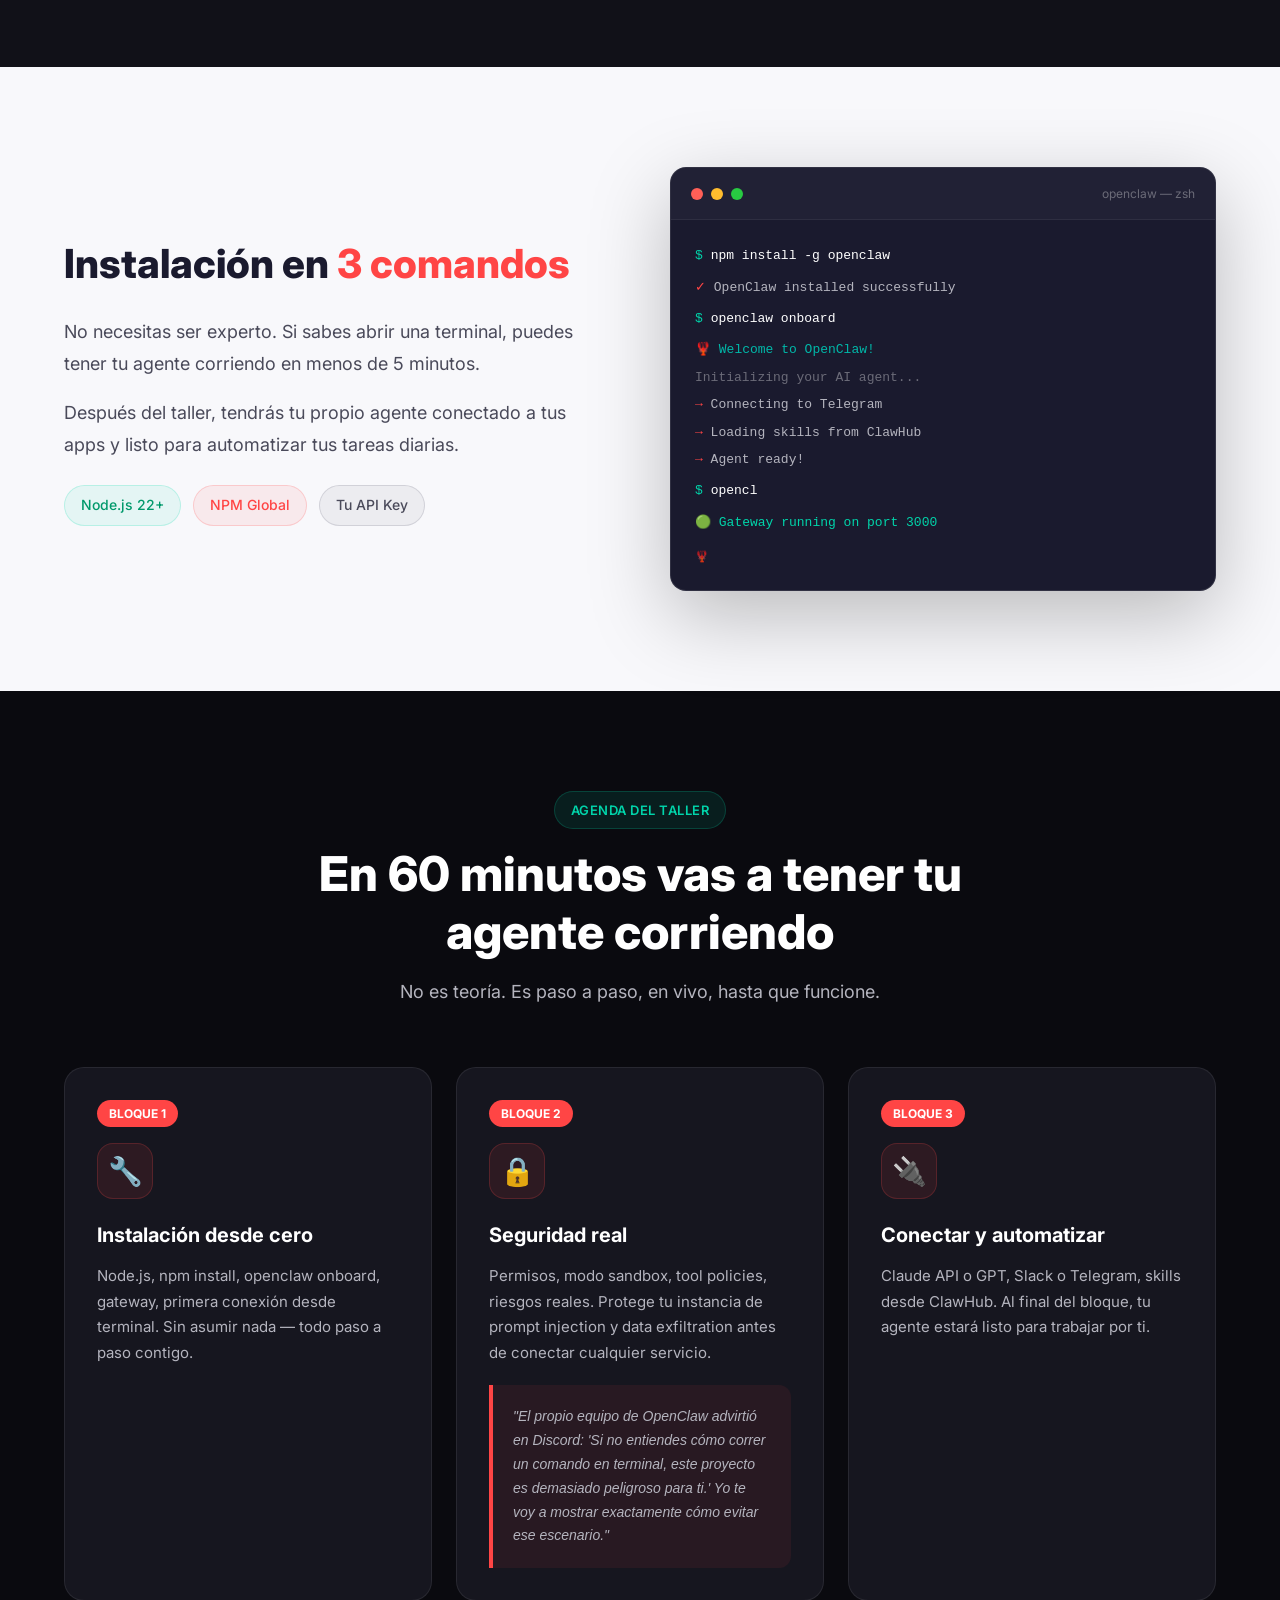
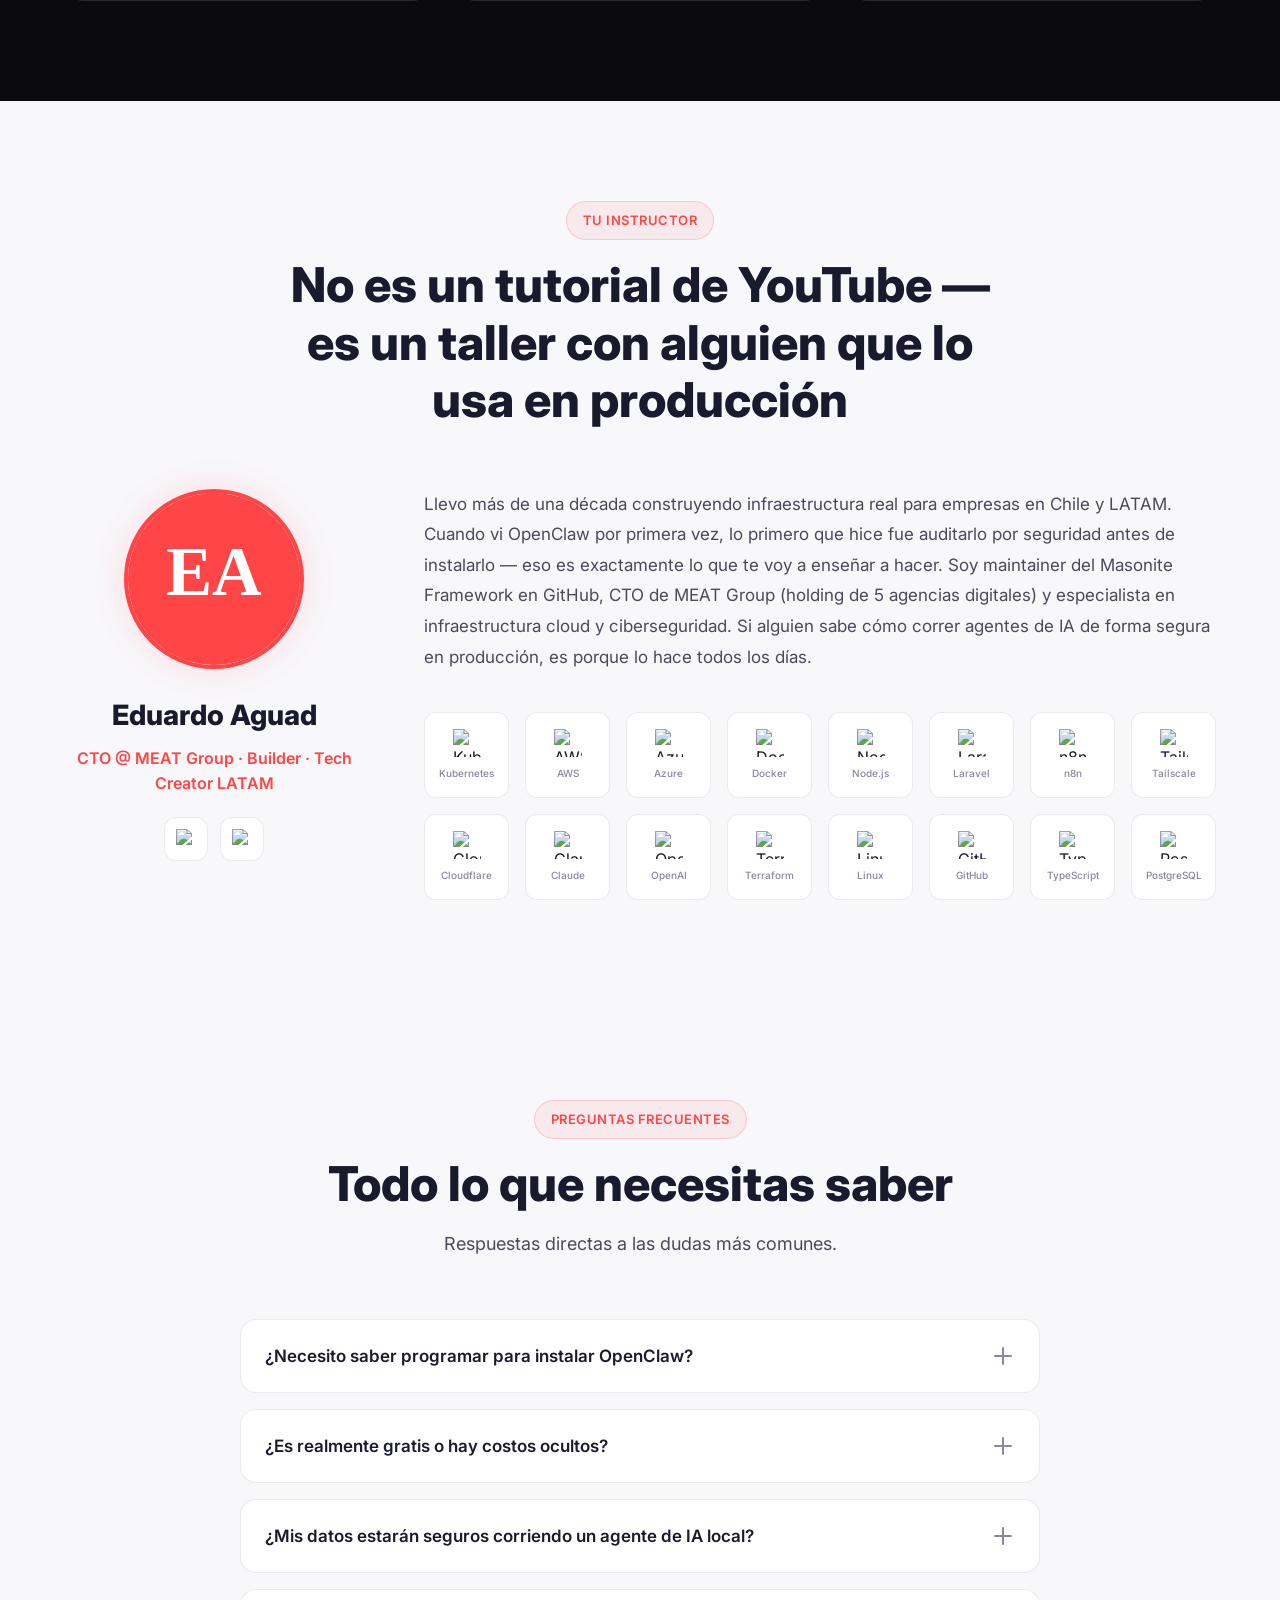
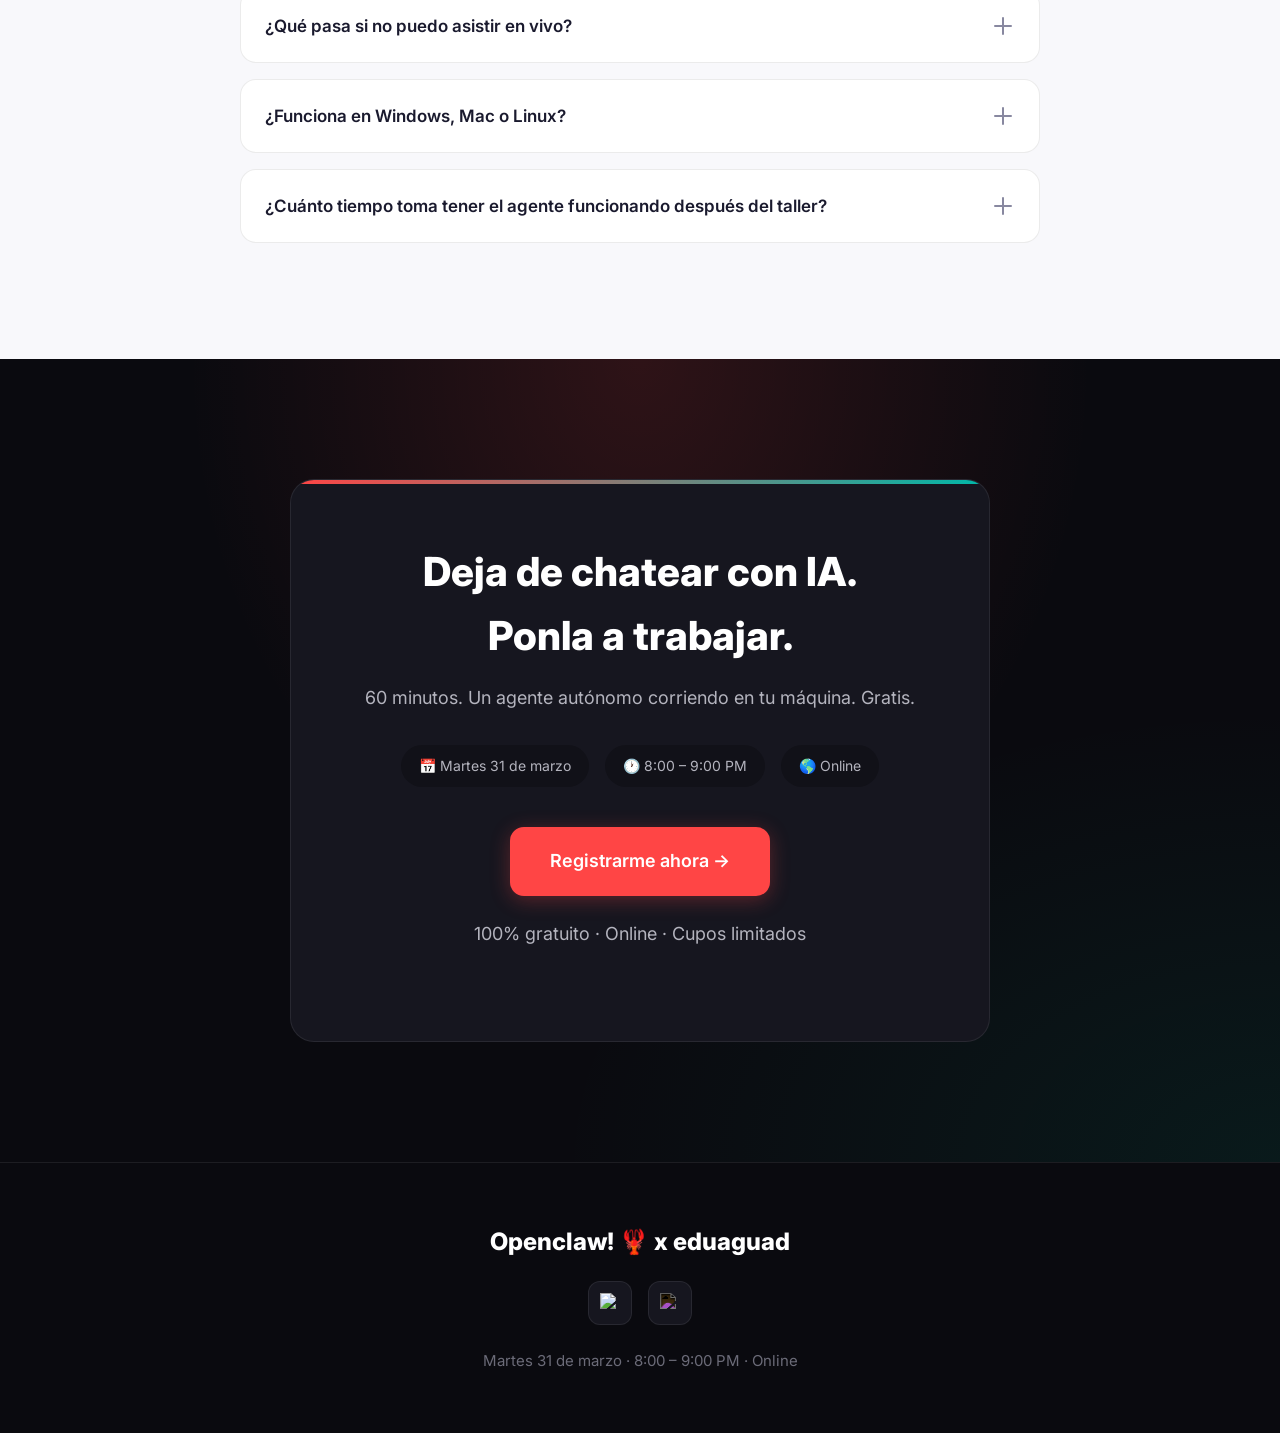
==== commit d3596559: "feat(landing): mejoras de conversión - countdown, CTA, FAQ, tabla comparativa" ====
--- a/static/openclaw/index.html
+++ b/static/openclaw/index.html
@@ -234,15 +234,26 @@
         .hero-grid {
             display: grid;
             grid-template-columns: 1fr;
-            gap: 60px;
+            gap: 40px;
             align-items: center;
             position: relative;
             z-index: 1;
         }
 
+        /* En mobile: imagen arriba, texto abajo */
+        .hero-visual {
+            order: -1;
+        }
+
         @media (min-width: 1024px) {
             .hero-grid {
                 grid-template-columns: 1.2fr 1fr;
+                gap: 60px;
+            }
+
+            /* En desktop: texto primero, imagen después */
+            .hero-visual {
+                order: 0;
             }
         }
 
@@ -276,7 +287,7 @@
             display: flex;
             flex-wrap: wrap;
             gap: 20px;
-            margin-bottom: 40px;
+            margin-bottom: 24px;
         }
 
         .hero-meta-item {
@@ -297,10 +308,51 @@
             color: var(--accent);
         }
 
+        /* Countdown Timer Styles */
+        .countdown {
+            display: grid;
+            grid-template-columns: repeat(4, 1fr);
+            gap: 12px;
+            margin-bottom: 32px;
+            max-width: 400px;
+        }
+
+        .countdown-item {
+            text-align: center;
+            padding: 16px 8px;
+            background: var(--bg-card);
+            border: 1px solid var(--border);
+            border-radius: 12px;
+        }
+
+        .countdown-number {
+            display: block;
+            font-size: clamp(28px, 5vw, 40px);
+            font-weight: 800;
+            color: var(--accent);
+            line-height: 1;
+            margin-bottom: 4px;
+        }
+
+        .countdown-label {
+            font-size: 11px;
+            font-weight: 500;
+            color: var(--text-muted);
+            text-transform: uppercase;
+            letter-spacing: 0.5px;
+        }
+
         .hero-cta {
             display: flex;
             flex-wrap: wrap;
             gap: 16px;
+            margin-bottom: 16px;
+        }
+
+        .hero-social-proof {
+            font-size: 14px;
+            color: var(--text-muted);
+            text-align: left;
         }
 
         .hero-visual {
@@ -407,6 +459,109 @@
 
         .problem-lead strong {
             color: var(--accent);
+        }
+
+        /* Before/After Comparison Table */
+        .comparison-table {
+            margin: 60px auto;
+            max-width: 800px;
+            background: var(--bg-card);
+            border: 1px solid var(--border);
+            border-radius: 20px;
+            overflow: hidden;
+        }
+
+        .comparison-header {
+            display: grid;
+            grid-template-columns: 1fr 1fr;
+            background: var(--bg-secondary);
+            border-bottom: 1px solid var(--border);
+        }
+
+        .comparison-header-cell {
+            padding: 20px 24px;
+            font-size: 14px;
+            font-weight: 700;
+            text-transform: uppercase;
+            letter-spacing: 0.5px;
+        }
+
+        .comparison-header-cell:first-child {
+            color: var(--accent);
+            border-right: 1px solid var(--border);
+        }
+
+        .comparison-header-cell:last-child {
+            color: var(--terminal-green);
+        }
+
+        .comparison-row {
+            display: grid;
+            grid-template-columns: 1fr 1fr;
+            border-bottom: 1px solid var(--border);
+        }
+
+        .comparison-row:last-child {
+            border-bottom: none;
+        }
+
+        .comparison-row:nth-child(even) {
+            background: rgba(255, 255, 255, 0.02);
+        }
+
+        .comparison-cell {
+            padding: 20px 24px;
+            font-size: 15px;
+            line-height: 1.6;
+        }
+
+        .comparison-cell:first-child {
+            color: var(--text-secondary);
+            border-right: 1px solid var(--border);
+        }
+
+        .comparison-cell:last-child {
+            color: var(--text-primary);
+        }
+
+        .comparison-icon {
+            font-weight: 700;
+            margin-right: 8px;
+        }
+
+        .comparison-icon.x {
+            color: var(--accent);
+        }
+
+        .comparison-icon.check {
+            color: var(--terminal-green);
+        }
+
+        /* Mobile: convert to list */
+        @media (max-width: 640px) {
+            .comparison-header {
+                grid-template-columns: 1fr;
+            }
+
+            .comparison-header-cell:first-child {
+                border-right: none;
+                border-bottom: 1px solid var(--border);
+            }
+
+            .comparison-row {
+                grid-template-columns: 1fr;
+            }
+
+            .comparison-cell:first-child {
+                border-right: none;
+                border-bottom: 1px dashed var(--border);
+                padding-bottom: 12px;
+                margin-bottom: 12px;
+            }
+
+            .comparison-row {
+                padding: 20px 0;
+            }
         }
 
         .problem-transition {
@@ -713,6 +868,19 @@
             margin-bottom: 16px;
         }
 
+        /* Risk Hook Quote */
+        .risk-hook {
+            margin-top: 20px;
+            padding: 20px;
+            background: rgba(255, 69, 69, 0.08);
+            border-left: 4px solid var(--accent);
+            border-radius: 0 12px 12px 0;
+            font-style: italic;
+            font-size: 14px;
+            color: var(--text-secondary);
+            line-height: 1.7;
+        }
+
         /* ============================================
            INSTRUCTOR (LIGHT)
            ============================================ */
@@ -849,6 +1017,83 @@
         }
 
         /* ============================================
+           FAQ SECTION
+           ============================================ */
+        .faq {
+            background: var(--light-bg);
+        }
+
+        .faq-list {
+            max-width: 800px;
+            margin: 0 auto;
+        }
+
+        .faq-item {
+            background: var(--light-card);
+            border: 1px solid var(--light-border);
+            border-radius: 16px;
+            margin-bottom: 16px;
+            overflow: hidden;
+            transition: all 0.3s ease;
+        }
+
+        .faq-item:hover {
+            box-shadow: 0 4px 20px rgba(0, 0, 0, 0.05);
+        }
+
+        .faq-question {
+            display: flex;
+            align-items: center;
+            justify-content: space-between;
+            width: 100%;
+            padding: 24px;
+            background: none;
+            border: none;
+            font-family: inherit;
+            font-size: 17px;
+            font-weight: 600;
+            color: var(--light-text);
+            text-align: left;
+            cursor: pointer;
+            transition: all 0.3s ease;
+        }
+
+        .faq-question:hover {
+            color: var(--accent);
+        }
+
+        .faq-question-icon {
+            width: 24px;
+            height: 24px;
+            flex-shrink: 0;
+            margin-left: 16px;
+            transition: transform 0.3s ease;
+            color: var(--light-text-muted);
+        }
+
+        .faq-item.active .faq-question-icon {
+            transform: rotate(45deg);
+            color: var(--accent);
+        }
+
+        .faq-answer {
+            max-height: 0;
+            overflow: hidden;
+            transition: max-height 0.3s ease, padding 0.3s ease;
+        }
+
+        .faq-item.active .faq-answer {
+            max-height: 500px;
+            padding: 0 24px 24px;
+        }
+
+        .faq-answer p {
+            color: var(--light-text-secondary);
+            font-size: 15px;
+            line-height: 1.8;
+        }
+
+        /* ============================================
            SOCIAL PROOF BANNER
            ============================================ */
         .proof-banner {
@@ -994,6 +1239,22 @@
                 padding-top: 40px;
                 padding-bottom: 40px;
                 min-height: auto;
+            }
+
+            .countdown {
+                gap: 8px;
+            }
+
+            .countdown-item {
+                padding: 12px 6px;
+            }
+
+            .countdown-number {
+                font-size: 24px;
+            }
+
+            .countdown-label {
+                font-size: 9px;
             }
 
             .channels-grid {
@@ -1043,11 +1304,33 @@
                             8:00 – 9:00 PM (Chile)
                         </div>
                     </div>
+
+                    <!-- Countdown Timer -->
+                    <div class="countdown" id="countdown">
+                        <div class="countdown-item">
+                            <span class="countdown-number" id="days">00</span>
+                            <span class="countdown-label">Días</span>
+                        </div>
+                        <div class="countdown-item">
+                            <span class="countdown-number" id="hours">00</span>
+                            <span class="countdown-label">Horas</span>
+                        </div>
+                        <div class="countdown-item">
+                            <span class="countdown-number" id="minutes">00</span>
+                            <span class="countdown-label">Minutos</span>
+                        </div>
+                        <div class="countdown-item">
+                            <span class="countdown-number" id="seconds">00</span>
+                            <span class="countdown-label">Segundos</span>
+                        </div>
+                    </div>
+
                     <div class="hero-cta">
                         <a href="https://form.typeform.com/to/rPmanD7l" class="btn btn-primary btn-large">
-                            Confirmar mi lugar →
+                            Quiero instalar mi agente este martes →
                         </a>
                     </div>
+                    <p class="hero-social-proof">🔥 +120 personas ya se registraron · Cupos limitados</p>
                 </div>
                 <div class="hero-visual fade-in">
                     <img src="hero-lobster.png" alt="OpenClaw Agent" class="hero-image">
@@ -1086,6 +1369,31 @@
                     <p>Tu IA no puede abrir un archivo, mandar un mensaje por Slack, ni mover datos entre apps. Vive en una burbuja de texto sin acceso al mundo real donde ocurre tu trabajo.</p>
                 </div>
             </div>
+
+            <!-- Before/After Comparison Table -->
+            <div class="comparison-table fade-in">
+                <div class="comparison-header">
+                    <div class="comparison-header-cell">❌ Sin OpenClaw</div>
+                    <div class="comparison-header-cell">✅ Con OpenClaw</div>
+                </div>
+                <div class="comparison-row">
+                    <div class="comparison-cell"><span class="comparison-icon x">❌</span>Ejecutas tareas a mano</div>
+                    <div class="comparison-cell"><span class="comparison-icon check">✅</span>Tu agente las corre mientras duermes</div>
+                </div>
+                <div class="comparison-row">
+                    <div class="comparison-cell"><span class="comparison-icon x">❌</span>Pagas SaaS por cada app</div>
+                    <div class="comparison-cell"><span class="comparison-icon check">✅</span>Un agente conecta todo, gratis</div>
+                </div>
+                <div class="comparison-row">
+                    <div class="comparison-cell"><span class="comparison-icon x">❌</span>Tus datos pasan por APIs de terceros</div>
+                    <div class="comparison-cell"><span class="comparison-icon check">✅</span>Todo corre en tu máquina</div>
+                </div>
+                <div class="comparison-row">
+                    <div class="comparison-cell"><span class="comparison-icon x">❌</span>Solo responde cuando le preguntas</div>
+                    <div class="comparison-cell"><span class="comparison-icon check">✅</span>Actúa de forma proactiva y autónoma</div>
+                </div>
+            </div>
+
             <div class="problem-transition fade-in">
                 <p>¿Y si tu IA pudiera <span>actuar</span>, no solo responder?<br>Necesitas un <span>agente autónomo</span>.</p>
             </div>
@@ -1228,6 +1536,9 @@
                     <div class="agenda-icon">🔒</div>
                     <h3>Seguridad real</h3>
                     <p>Permisos, modo sandbox, tool policies, riesgos reales. Protege tu instancia de prompt injection y data exfiltration antes de conectar cualquier servicio.</p>
+                    <div class="risk-hook">
+                        "El propio equipo de OpenClaw advirtió en Discord: 'Si no entiendes cómo correr un comando en terminal, este proyecto es demasiado peligroso para ti.' Yo te voy a mostrar exactamente cómo evitar ese escenario."
+                    </div>
                 </div>
                 <div class="agenda-card fade-in">
                     <span class="agenda-number">BLOQUE 3</span>
@@ -1266,7 +1577,7 @@
                 </div>
                 <div class="fade-in">
                     <p class="instructor-bio">
-                        CTO de MEAT Group con más de una década liderando equipos de desarrollo. Maintainer open-source del Masonite Framework y especialista en infraestructura cloud y ciberseguridad. Comparte su experiencia semanalmente con la comunidad dev de Latinoamérica en español.
+                        Llevo más de una década construyendo infraestructura real para empresas en Chile y LATAM. Cuando vi OpenClaw por primera vez, lo primero que hice fue auditarlo por seguridad antes de instalarlo — eso es exactamente lo que te voy a enseñar a hacer. Soy maintainer del Masonite Framework en GitHub, CTO de MEAT Group (holding de 5 agencias digitales) y especialista en infraestructura cloud y ciberseguridad. Si alguien sabe cómo correr agentes de IA de forma segura en producción, es porque lo hace todos los días.
                     </p>
                     <div class="tech-grid">
                         <div class="tech-item">
@@ -1333,6 +1644,87 @@
                             <img src="https://cdn.simpleicons.org/postgresql/4169E1" alt="PostgreSQL">
                             <span>PostgreSQL</span>
                         </div>
+                    </div>
+                </div>
+            </div>
+        </div>
+    </section>
+
+    <!-- ============================================
+         FAQ SECTION (LIGHT) — Storytelling: Objections
+         ============================================ -->
+    <section class="faq section-light" id="faq">
+        <div class="container">
+            <div class="section-header fade-in">
+                <div class="section-tag" style="background: rgba(255, 69, 69, 0.08); border-color: rgba(255, 69, 69, 0.2); color: var(--accent);">Preguntas frecuentes</div>
+                <h2 class="section-title" style="color: var(--light-text);">Todo lo que necesitas saber</h2>
+                <p class="section-subtitle" style="color: var(--light-text-secondary);">Respuestas directas a las dudas más comunes.</p>
+            </div>
+            <div class="faq-list">
+                <div class="faq-item fade-in">
+                    <button class="faq-question">
+                        ¿Necesito saber programar para instalar OpenClaw?
+                        <svg class="faq-question-icon" fill="none" stroke="currentColor" viewBox="0 0 24 24">
+                            <path stroke-linecap="round" stroke-linejoin="round" stroke-width="2" d="M12 4v16m8-8H4"></path>
+                        </svg>
+                    </button>
+                    <div class="faq-answer">
+                        <p>No necesitas ser programador, pero sí saber abrir una terminal y copiar comandos. Si sabes instalar Node.js y ejecutar <code>npm install</code>, ya tienes el nivel suficiente. En el taller cubrimos cada paso desde cero, asumiendo que nunca has usado la terminal.</p>
+                    </div>
+                </div>
+                <div class="faq-item fade-in">
+                    <button class="faq-question">
+                        ¿Es realmente gratis o hay costos ocultos?
+                        <svg class="faq-question-icon" fill="none" stroke="currentColor" viewBox="0 0 24 24">
+                            <path stroke-linecap="round" stroke-linejoin="round" stroke-width="2" d="M12 4v16m8-8H4"></path>
+                        </svg>
+                    </button>
+                    <div class="faq-answer">
+                        <p>OpenClaw es 100% open-source y gratuito (licencia MIT). El taller también es gratis. Lo único que podrías pagar es tu consumo de API si usas Claude u OpenAI — pero puedes usar modelos locales vía Ollama y no pagar nada. Eso lo explico en el taller.</p>
+                    </div>
+                </div>
+                <div class="faq-item fade-in">
+                    <button class="faq-question">
+                        ¿Mis datos estarán seguros corriendo un agente de IA local?
+                        <svg class="faq-question-icon" fill="none" stroke="currentColor" viewBox="0 0 24 24">
+                            <path stroke-linecap="round" stroke-linejoin="round" stroke-width="2" d="M12 4v16m8-8H4"></path>
+                        </svg>
+                    </button>
+                    <div class="faq-answer">
+                        <p>Más seguros que en cualquier SaaS de IA. Con OpenClaw, tus datos nunca salen de tu máquina a menos que tú explícitamente lo configures. No hay servidores de terceros, no hay data mining, no hay filtraciones masivas. En el taller te enseño a configurar tool policies y modo sandbox para que incluso si te hacen prompt injection, el daño sea cero.</p>
+                    </div>
+                </div>
+                <div class="faq-item fade-in">
+                    <button class="faq-question">
+                        ¿Qué pasa si no puedo asistir en vivo?
+                        <svg class="faq-question-icon" fill="none" stroke="currentColor" viewBox="0 0 24 24">
+                            <path stroke-linecap="round" stroke-linejoin="round" stroke-width="2" d="M12 4v16m8-8H4"></path>
+                        </svg>
+                    </button>
+                    <div class="faq-answer">
+                        <p>El taller se grabará y enviaré el enlace a todos los registrados. Pero recomiendo asistir en vivo porque es interactivo: puedes hacer preguntas en tiempo real y resolver dudas específicas de tu setup. Los que están en vivo terminan con el agente funcionando; los que ven la grabación a veces se quedan atascados.</p>
+                    </div>
+                </div>
+                <div class="faq-item fade-in">
+                    <button class="faq-question">
+                        ¿Funciona en Windows, Mac o Linux?
+                        <svg class="faq-question-icon" fill="none" stroke="currentColor" viewBox="0 0 24 24">
+                            <path stroke-linecap="round" stroke-linejoin="round" stroke-width="2" d="M12 4v16m8-8H4"></path>
+                        </svg>
+                    </button>
+                    <div class="faq-answer">
+                        <p>Funciona en los tres. En el taller usaré Mac/Linux para las demos, pero proporciono los comandos equivalentes para Windows (PowerShell/WSL). La mayoría de los asistentes usan Mac, pero los que usan Windows también salen con su agente funcionando.</p>
+                    </div>
+                </div>
+                <div class="faq-item fade-in">
+                    <button class="faq-question">
+                        ¿Cuánto tiempo toma tener el agente funcionando después del taller?
+                        <svg class="faq-question-icon" fill="none" stroke="currentColor" viewBox="0 0 24 24">
+                            <path stroke-linecap="round" stroke-linejoin="round" stroke-width="2" d="M12 4v16m8-8H4"></path>
+                        </svg>
+                    </button>
+                    <div class="faq-answer">
+                        <p>Si sigues los pasos durante el taller, terminarás los 60 minutos con tu agente corriendo. Después del taller, configurar tu primera automatización (por ejemplo, que te resuma los correos cada mañana) te toma otros 10-15 minutos. El agente base está listo inmediatamente; las automatizaciones personalizadas dependen de tu creatividad.</p>
                     </div>
                 </div>
             </div>
@@ -1443,7 +1835,55 @@
                 }, 30);
             }, 500 + (index * 800));
         });
+
+        // Countdown Timer - March 31, 2025 at 20:00 Chile time (America/Santiago)
+        function updateCountdown() {
+            const now = new Date();
+            // Create target date: March 31, 2025 at 20:00 in Chile timezone
+            const targetDate = new Date('2025-03-31T20:00:00-03:00'); // -03:00 is Chile Summer Time
+            
+            const diff = targetDate - now;
+            
+            if (diff <= 0) {
+                document.getElementById('days').textContent = '00';
+                document.getElementById('hours').textContent = '00';
+                document.getElementById('minutes').textContent = '00';
+                document.getElementById('seconds').textContent = '00';
+                return;
+            }
+            
+            const days = Math.floor(diff / (1000 * 60 * 60 * 24));
+            const hours = Math.floor((diff % (1000 * 60 * 60 * 24)) / (1000 * 60 * 60));
+            const minutes = Math.floor((diff % (1000 * 60 * 60)) / (1000 * 60));
+            const seconds = Math.floor((diff % (1000 * 60)) / 1000);
+            
+            document.getElementById('days').textContent = String(days).padStart(2, '0');
+            document.getElementById('hours').textContent = String(hours).padStart(2, '0');
+            document.getElementById('minutes').textContent = String(minutes).padStart(2, '0');
+            document.getElementById('seconds').textContent = String(seconds).padStart(2, '0');
+        }
+        
+        updateCountdown();
+        setInterval(updateCountdown, 1000);
+
+        // FAQ Accordion
+        document.querySelectorAll('.faq-question').forEach(button => {
+            button.addEventListener('click', () => {
+                const faqItem = button.parentElement;
+                const isActive = faqItem.classList.contains('active');
+                
+                // Close all other items
+                document.querySelectorAll('.faq-item').forEach(item => {
+                    item.classList.remove('active');
+                });
+                
+                // Toggle current item
+                if (!isActive) {
+                    faqItem.classList.add('active');
+                }
+            });
+        });
     </script>
 
 </body>
-</html>
+</html>
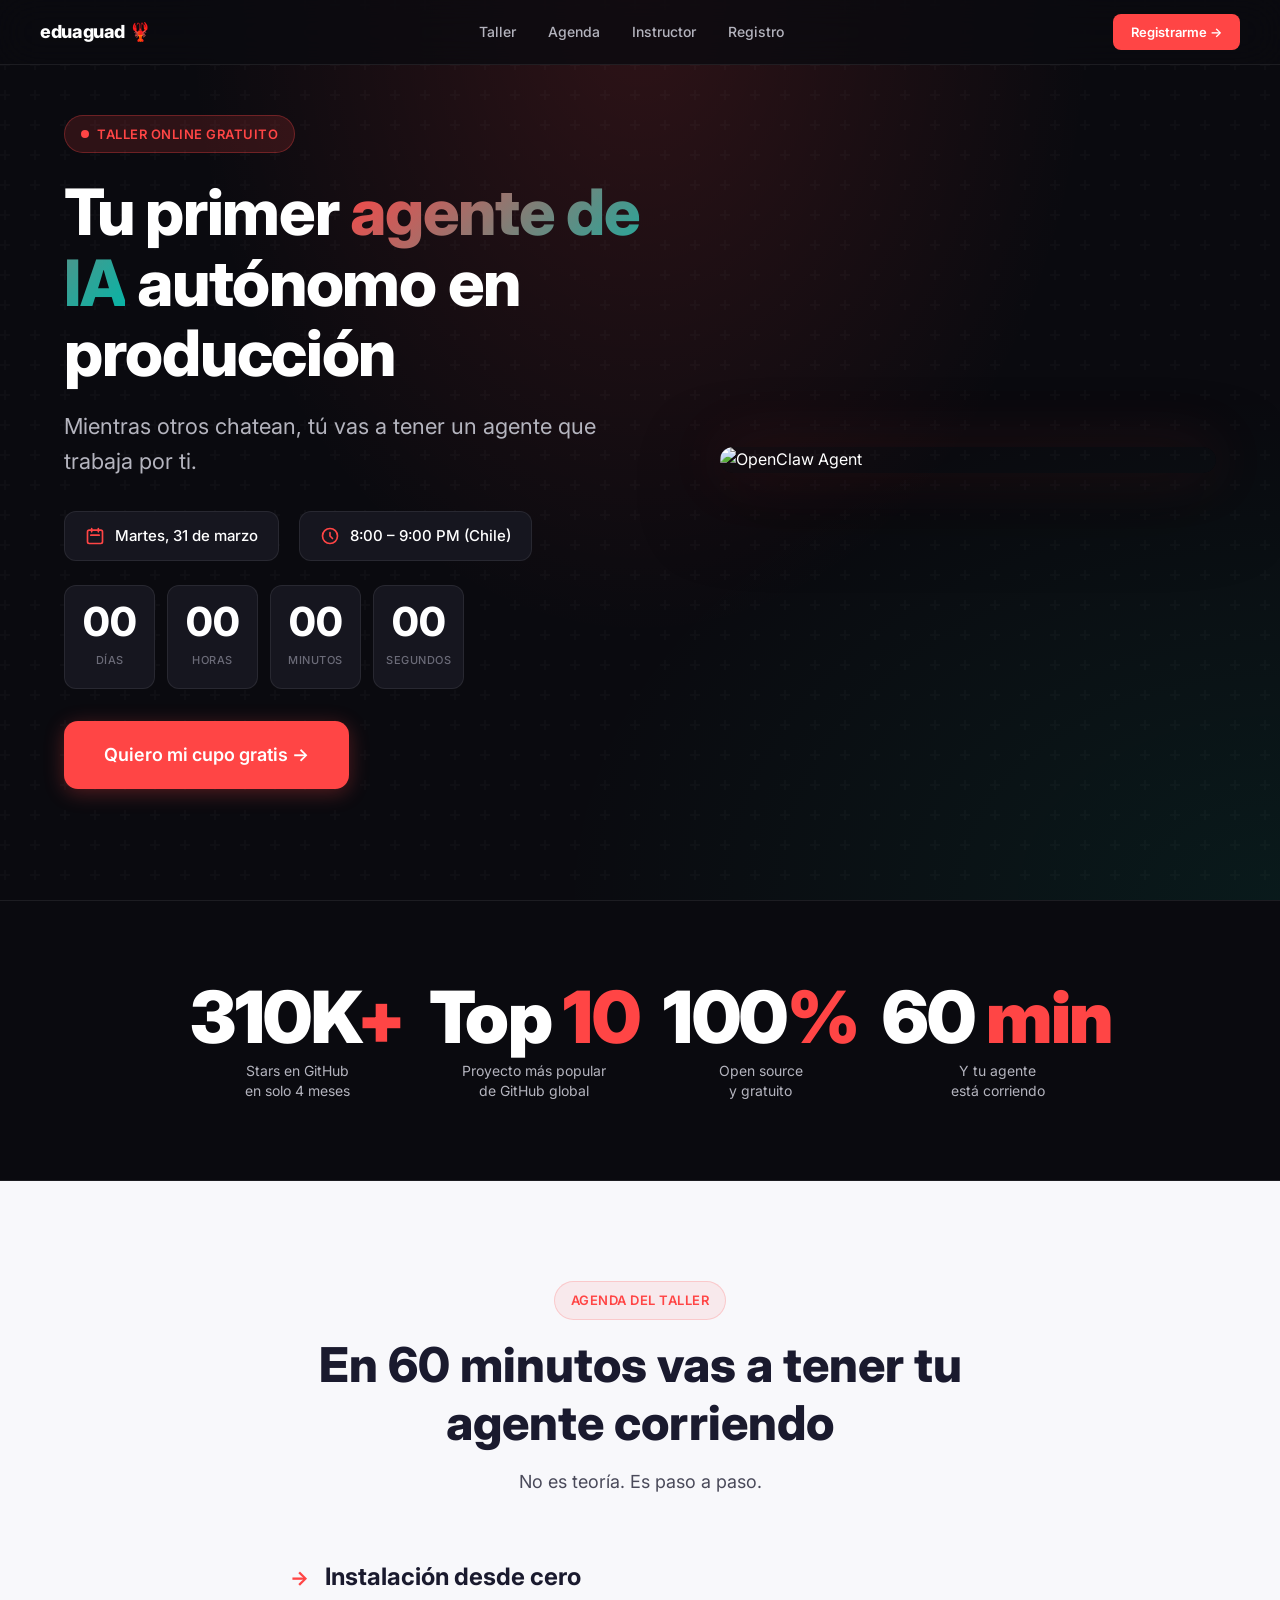
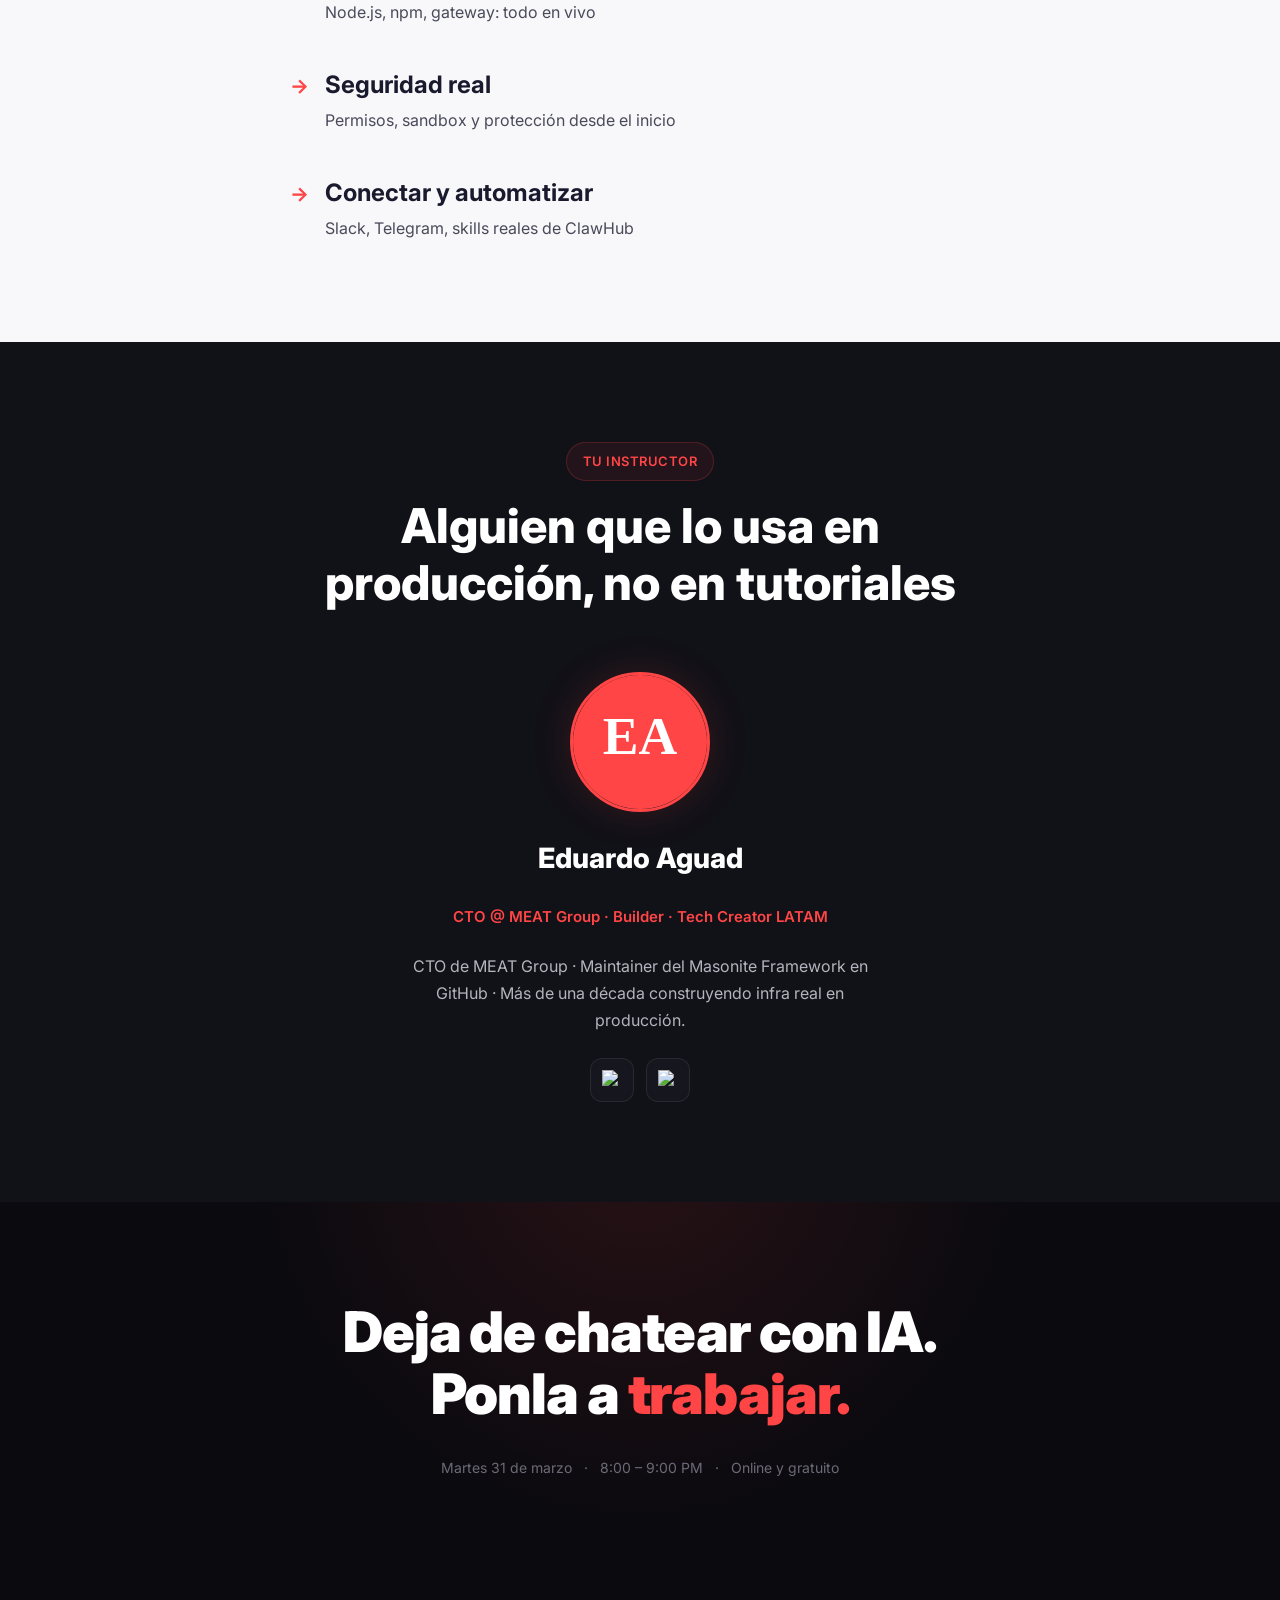
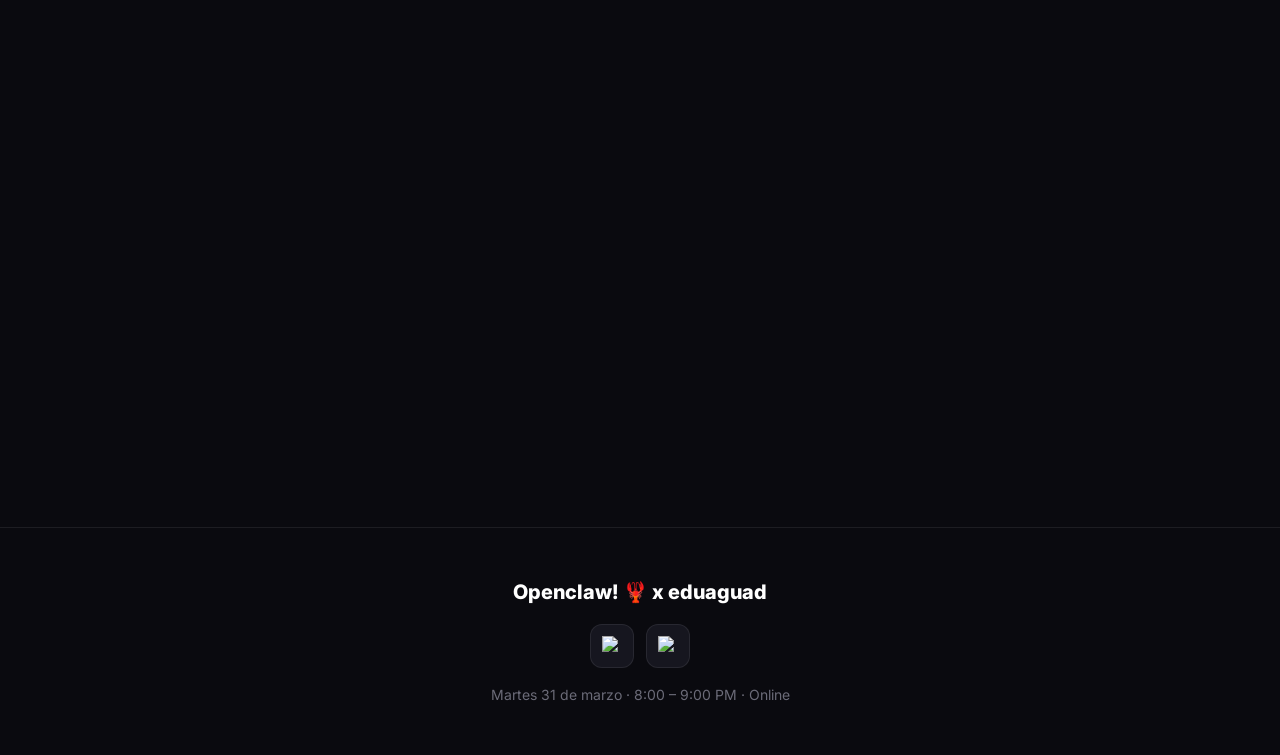
==== commit f82cf312: "fix:" ====
--- a/static/openclaw/index.html
+++ b/static/openclaw/index.html
@@ -31,15 +31,9 @@
             --border: rgba(255, 255, 255, 0.08);
             --gradient-hero: radial-gradient(ellipse at 50% 0%, rgba(255, 69, 69, 0.15) 0%, transparent 50%),
                                radial-gradient(ellipse at 100% 100%, rgba(0, 212, 170, 0.08) 0%, transparent 40%);
-
-            /* Light section palette */
             --light-bg: #F8F8FB;
-            --light-bg-alt: #EEEEF3;
-            --light-card: #FFFFFF;
-            --light-card-hover: #F0F0F5;
             --light-text: #1A1A2E;
             --light-text-secondary: #4A4A5A;
-            --light-text-muted: #8888A0;
             --light-border: rgba(0, 0, 0, 0.08);
         }
 
@@ -83,21 +77,81 @@
         }
 
         /* ============================================
-           LIGHT SECTION BASE
-           ============================================ */
-        .section-light {
-            background: var(--light-bg);
-            color: var(--light-text);
-        }
-
-        .section-light .section-title {
-            color: var(--light-text);
-        }
-
-        .section-light .section-tag {
-            background: rgba(255, 69, 69, 0.08);
-            border-color: rgba(255, 69, 69, 0.2);
-            color: var(--accent);
+           NAVBAR
+           ============================================ */
+        .navbar {
+            position: fixed;
+            top: 0;
+            left: 0;
+            right: 0;
+            z-index: 1000;
+            padding: 0 24px;
+            background: rgba(10, 10, 15, 0.8);
+            backdrop-filter: blur(20px);
+            -webkit-backdrop-filter: blur(20px);
+            border-bottom: 1px solid var(--border);
+            transition: background 0.3s ease;
+        }
+
+        .navbar-inner {
+            max-width: 1200px;
+            margin: 0 auto;
+            display: flex;
+            align-items: center;
+            justify-content: space-between;
+            height: 64px;
+        }
+
+        .navbar-logo {
+            font-size: 18px;
+            font-weight: 800;
+            color: var(--text-primary);
+            text-decoration: none;
+            letter-spacing: -0.02em;
+        }
+
+        .navbar-links {
+            display: none;
+            align-items: center;
+            gap: 32px;
+            list-style: none;
+        }
+
+        @media (min-width: 768px) {
+            .navbar-links {
+                display: flex;
+            }
+        }
+
+        .navbar-links a {
+            font-size: 14px;
+            font-weight: 500;
+            color: var(--text-secondary);
+            text-decoration: none;
+            transition: color 0.2s ease;
+        }
+
+        .navbar-links a:hover {
+            color: var(--text-primary);
+        }
+
+        .navbar-cta {
+            display: inline-flex;
+            align-items: center;
+            gap: 6px;
+            padding: 8px 18px;
+            font-size: 13px;
+            font-weight: 600;
+            color: white;
+            background: var(--accent);
+            border-radius: 8px;
+            text-decoration: none;
+            transition: all 0.2s ease;
+        }
+
+        .navbar-cta:hover {
+            background: var(--accent-hover);
+            transform: translateY(-1px);
         }
 
         /* ============================================
@@ -216,7 +270,7 @@
             align-items: center;
             background: var(--gradient-hero);
             position: relative;
-            padding-top: 80px;
+            padding-top: 100px;
             padding-bottom: 80px;
         }
 
@@ -240,7 +294,6 @@
             z-index: 1;
         }
 
-        /* En mobile: imagen arriba, texto abajo */
         .hero-visual {
             order: -1;
         }
@@ -251,7 +304,6 @@
                 gap: 60px;
             }
 
-            /* En desktop: texto primero, imagen después */
             .hero-visual {
                 order: 0;
             }
@@ -308,7 +360,7 @@
             color: var(--accent);
         }
 
-        /* Countdown Timer Styles */
+        /* Countdown */
         .countdown {
             display: grid;
             grid-template-columns: repeat(4, 1fr);
@@ -329,7 +381,7 @@
             display: block;
             font-size: clamp(28px, 5vw, 40px);
             font-weight: 800;
-            color: var(--accent);
+            color: var(--text-primary);
             line-height: 1;
             margin-bottom: 4px;
         }
@@ -377,578 +429,165 @@
         }
 
         /* ============================================
-           PROBLEM / PAIN SECTION (LIGHT)
-           ============================================ */
-        .problem {
-            position: relative;
+           STATS — CREDIBILIDAD
+           ============================================ */
+        .stats-section {
+            padding: 80px 0;
+            background: var(--bg-primary);
+            border-top: 1px solid var(--border);
+            border-bottom: 1px solid var(--border);
+        }
+
+        .stats-row {
+            display: grid;
+            grid-template-columns: repeat(2, 1fr);
+            gap: 48px 24px;
+            max-width: 900px;
+            margin: 0 auto;
+            text-align: center;
+        }
+
+        @media (min-width: 768px) {
+            .stats-row {
+                grid-template-columns: repeat(4, 1fr);
+            }
+        }
+
+        .stat-item {
+            display: flex;
+            flex-direction: column;
+            gap: 8px;
+        }
+
+        .stat-value {
+            font-size: clamp(40px, 6vw, 72px);
+            font-weight: 900;
+            color: var(--text-primary);
+            line-height: 1;
+            letter-spacing: -0.02em;
+            white-space: nowrap;
+        }
+
+        .stat-value .accent {
+            color: var(--accent);
+        }
+
+        .stat-label {
+            font-size: 14px;
+            color: var(--text-secondary);
+            line-height: 1.4;
+        }
+
+        /* ============================================
+           AGENDA — MINIMAL
+           ============================================ */
+        .agenda {
+            background: var(--light-bg);
+            color: var(--light-text);
+        }
+
+        .agenda-list {
+            max-width: 700px;
+            margin: 0 auto;
+            display: flex;
+            flex-direction: column;
+            gap: 40px;
+        }
+
+        .agenda-item {
+            display: flex;
+            align-items: baseline;
+            gap: 16px;
+        }
+
+        .agenda-arrow {
+            font-size: 20px;
+            color: var(--accent);
+            font-weight: 700;
+            flex-shrink: 0;
+        }
+
+        .agenda-item-text h3 {
+            font-size: clamp(20px, 3vw, 24px);
+            font-weight: 700;
+            color: var(--light-text);
+            margin-bottom: 4px;
+        }
+
+        .agenda-item-text p {
+            font-size: 16px;
+            color: var(--light-text-secondary);
+        }
+
+        /* ============================================
+           INSTRUCTOR (DARK)
+           ============================================ */
+        .instructor {
+            background: var(--bg-secondary);
+        }
+
+        .instructor-layout {
+            display: flex;
+            flex-direction: column;
+            align-items: center;
+            gap: 24px;
+            text-align: center;
+            max-width: 600px;
+            margin: 0 auto;
+        }
+
+        .instructor-avatar {
+            width: 140px;
+            height: 140px;
+            border-radius: 50%;
             overflow: hidden;
-        }
-
-        .problem::before {
-            content: '';
-            position: absolute;
-            top: 0;
-            left: 0;
-            right: 0;
-            height: 1px;
-            background: linear-gradient(90deg, transparent, rgba(255, 69, 69, 0.3), transparent);
-        }
-
-        .problem-grid {
-            display: grid;
-            grid-template-columns: 1fr;
-            gap: 48px;
-        }
-
-        @media (min-width: 768px) {
-            .problem-grid {
-                grid-template-columns: repeat(3, 1fr);
-            }
-        }
-
-        .problem-card {
-            padding: 36px 28px;
-            background: var(--light-card);
-            border: 1px solid var(--light-border);
-            border-radius: 20px;
-            position: relative;
-            transition: all 0.3s ease;
-        }
-
-        .problem-card:hover {
-            transform: translateY(-6px);
-            box-shadow: 0 20px 60px rgba(0, 0, 0, 0.08);
-        }
-
-        .problem-icon {
-            width: 56px;
-            height: 56px;
+            border: 3px solid var(--accent);
+            box-shadow: 0 0 40px rgba(255, 69, 69, 0.15);
+        }
+
+        .instructor-avatar img {
+            width: 100%;
+            height: 100%;
+            object-fit: cover;
+        }
+
+        .instructor-name {
+            font-size: 28px;
+            font-weight: 800;
+            color: var(--text-primary);
+        }
+
+        .instructor-title {
+            font-size: 15px;
+            color: var(--accent);
+            font-weight: 600;
+        }
+
+        .instructor-bio {
+            font-size: 16px;
+            color: var(--text-secondary);
+            line-height: 1.7;
+            max-width: 500px;
+        }
+
+        .instructor-social {
+            display: flex;
+            justify-content: center;
+            gap: 12px;
+        }
+
+        .social-link {
             display: flex;
             align-items: center;
             justify-content: center;
-            background: rgba(255, 69, 69, 0.08);
-            border-radius: 16px;
-            font-size: 28px;
-            margin-bottom: 20px;
-        }
-
-        .problem-card h3 {
-            font-size: 20px;
-            font-weight: 700;
-            margin-bottom: 12px;
-            color: var(--light-text);
-        }
-
-        .problem-card p {
-            font-size: 15px;
-            color: var(--light-text-secondary);
-            line-height: 1.7;
-        }
-
-        .problem-lead {
-            text-align: center;
-            max-width: 700px;
-            margin: 0 auto 60px;
-        }
-
-        .problem-lead p {
-            font-size: 20px;
-            color: var(--light-text-secondary);
-            line-height: 1.8;
-        }
-
-        .problem-lead strong {
-            color: var(--accent);
-        }
-
-        /* Before/After Comparison Table */
-        .comparison-table {
-            margin: 60px auto;
-            max-width: 800px;
-            background: var(--bg-card);
-            border: 1px solid var(--border);
-            border-radius: 20px;
-            overflow: hidden;
-        }
-
-        .comparison-header {
-            display: grid;
-            grid-template-columns: 1fr 1fr;
-            background: var(--bg-secondary);
-            border-bottom: 1px solid var(--border);
-        }
-
-        .comparison-header-cell {
-            padding: 20px 24px;
-            font-size: 14px;
-            font-weight: 700;
-            text-transform: uppercase;
-            letter-spacing: 0.5px;
-        }
-
-        .comparison-header-cell:first-child {
-            color: var(--accent);
-            border-right: 1px solid var(--border);
-        }
-
-        .comparison-header-cell:last-child {
-            color: var(--terminal-green);
-        }
-
-        .comparison-row {
-            display: grid;
-            grid-template-columns: 1fr 1fr;
-            border-bottom: 1px solid var(--border);
-        }
-
-        .comparison-row:last-child {
-            border-bottom: none;
-        }
-
-        .comparison-row:nth-child(even) {
-            background: rgba(255, 255, 255, 0.02);
-        }
-
-        .comparison-cell {
-            padding: 20px 24px;
-            font-size: 15px;
-            line-height: 1.6;
-        }
-
-        .comparison-cell:first-child {
-            color: var(--text-secondary);
-            border-right: 1px solid var(--border);
-        }
-
-        .comparison-cell:last-child {
-            color: var(--text-primary);
-        }
-
-        .comparison-icon {
-            font-weight: 700;
-            margin-right: 8px;
-        }
-
-        .comparison-icon.x {
-            color: var(--accent);
-        }
-
-        .comparison-icon.check {
-            color: var(--terminal-green);
-        }
-
-        /* Mobile: convert to list */
-        @media (max-width: 640px) {
-            .comparison-header {
-                grid-template-columns: 1fr;
-            }
-
-            .comparison-header-cell:first-child {
-                border-right: none;
-                border-bottom: 1px solid var(--border);
-            }
-
-            .comparison-row {
-                grid-template-columns: 1fr;
-            }
-
-            .comparison-cell:first-child {
-                border-right: none;
-                border-bottom: 1px dashed var(--border);
-                padding-bottom: 12px;
-                margin-bottom: 12px;
-            }
-
-            .comparison-row {
-                padding: 20px 0;
-            }
-        }
-
-        .problem-transition {
-            text-align: center;
-            margin-top: 60px;
-            padding-top: 40px;
-            border-top: 1px solid var(--light-border);
-        }
-
-        .problem-transition p {
-            font-size: 22px;
-            font-weight: 700;
-            color: var(--light-text);
-            line-height: 1.5;
-        }
-
-        .problem-transition span {
-            color: var(--accent);
-        }
-
-        /* ============================================
-           SOLUTION / ABOUT (DARK)
-           ============================================ */
-        .about {
-            background: var(--bg-secondary);
-        }
-
-        .about-grid {
-            display: grid;
-            grid-template-columns: 1fr;
-            gap: 60px;
-            align-items: center;
-        }
-
-        @media (min-width: 1024px) {
-            .about-grid {
-                grid-template-columns: 1fr 1fr;
-            }
-        }
-
-        .about-text {
-            font-size: 18px;
-            color: var(--text-secondary);
-            line-height: 1.8;
-        }
-
-        .about-text p {
-            margin-bottom: 20px;
-        }
-
-        .channels-grid {
-            display: grid;
-            grid-template-columns: repeat(3, 1fr);
-            gap: 16px;
-            margin-top: 32px;
-        }
-
-        .channel-item {
-            display: flex;
-            flex-direction: column;
-            align-items: center;
-            gap: 8px;
-            padding: 20px 12px;
+            width: 44px;
+            height: 44px;
             background: var(--bg-card);
             border: 1px solid var(--border);
             border-radius: 12px;
             transition: all 0.3s ease;
         }
 
-        .channel-item:hover {
-            background: var(--bg-card-hover);
-            transform: translateY(-4px);
-            border-color: rgba(255, 69, 69, 0.3);
-        }
-
-        .channel-item img {
-            width: 32px;
-            height: 32px;
-            filter: grayscale(100%) brightness(1.2);
-            transition: filter 0.3s ease;
-        }
-
-        .channel-item:hover img {
-            filter: grayscale(0%) brightness(1);
-        }
-
-        .channel-item span {
-            font-size: 12px;
-            font-weight: 500;
-            color: var(--text-muted);
-        }
-
-        .stats-bar {
-            display: flex;
-            flex-wrap: wrap;
-            justify-content: center;
-            gap: 32px;
-            margin-top: 48px;
-            padding: 24px;
-            background: var(--bg-card);
-            border: 1px solid var(--border);
-            border-radius: 16px;
-        }
-
-        .stat-item {
-            text-align: center;
-        }
-
-        .stat-value {
-            font-size: 28px;
-            font-weight: 800;
-            color: var(--accent);
-        }
-
-        .stat-label {
-            font-size: 14px;
-            color: var(--text-muted);
-        }
-
-        /* ============================================
-           TERMINAL SECTION (LIGHT)
-           ============================================ */
-        .terminal-section {
-            padding: 100px 0;
-        }
-
-        .terminal-section-grid {
-            display: grid;
-            grid-template-columns: 1fr;
-            gap: 60px;
-            align-items: center;
-        }
-
-        @media (min-width: 1024px) {
-            .terminal-section-grid {
-                grid-template-columns: 1fr 1fr;
-            }
-        }
-
-        .terminal-section-text h2 {
-            font-size: clamp(28px, 4vw, 40px);
-            font-weight: 800;
-            margin-bottom: 20px;
-            color: var(--light-text);
-        }
-
-        .terminal-section-text p {
-            font-size: 18px;
-            color: var(--light-text-secondary);
-            line-height: 1.8;
-            margin-bottom: 16px;
-        }
-
-        .terminal-wrapper {
-            max-width: 600px;
-        }
-
-        .terminal {
-            background: #1A1A2E;
-            border: 1px solid rgba(255, 255, 255, 0.1);
-            border-radius: 16px;
-            overflow: hidden;
-            box-shadow: 0 25px 80px rgba(0, 0, 0, 0.25);
-        }
-
-        .terminal-header {
-            display: flex;
-            align-items: center;
-            gap: 8px;
-            padding: 16px 20px;
-            background: rgba(255, 255, 255, 0.03);
-            border-bottom: 1px solid rgba(255, 255, 255, 0.06);
-        }
-
-        .terminal-dot {
-            width: 12px;
-            height: 12px;
-            border-radius: 50%;
-        }
-
-        .terminal-dot.red { background: #FF5F57; }
-        .terminal-dot.yellow { background: #FFBD2E; }
-        .terminal-dot.green { background: #28CA42; }
-
-        .terminal-body {
-            padding: 24px;
-            font-family: 'Menlo', 'Monaco', 'Courier New', monospace;
-            font-size: 13px;
-            line-height: 1.8;
-            color: #B4B4BE;
-        }
-
-        .terminal-prompt {
-            color: var(--terminal-green);
-        }
-
-        .terminal-accent {
-            color: var(--accent);
-        }
-
-        .terminal-command {
-            color: #FFFFFF;
-        }
-
-        .ascii-lobster {
-            color: var(--accent);
-            font-size: 11px;
-            line-height: 1.4;
-            margin-top: 16px;
-            opacity: 0.8;
-        }
-
-        .tech-pill {
-            display: inline-flex;
-            align-items: center;
-            gap: 6px;
-            padding: 8px 16px;
-            border-radius: 100px;
-            font-size: 14px;
-            font-weight: 500;
-        }
-
-        .tech-pill--green {
-            background: rgba(0, 212, 170, 0.08);
-            border: 1px solid rgba(0, 212, 170, 0.2);
-            color: #00996B;
-        }
-
-        .tech-pill--red {
-            background: rgba(255, 69, 69, 0.08);
-            border: 1px solid rgba(255, 69, 69, 0.2);
-            color: var(--accent);
-        }
-
-        .tech-pill--gray {
-            background: rgba(100, 100, 120, 0.08);
-            border: 1px solid rgba(100, 100, 120, 0.2);
-            color: var(--light-text-secondary);
-        }
-
-        /* ============================================
-           AGENDA (DARK)
-           ============================================ */
-        .agenda-cards {
-            display: grid;
-            grid-template-columns: 1fr;
-            gap: 24px;
-        }
-
-        @media (min-width: 768px) {
-            .agenda-cards {
-                grid-template-columns: repeat(3, 1fr);
-            }
-        }
-
-        .agenda-card {
-            padding: 32px;
-            background: var(--bg-card);
-            border: 1px solid var(--border);
-            border-radius: 20px;
-            transition: all 0.3s ease;
-        }
-
-        .agenda-card:hover {
-            background: var(--bg-card-hover);
-            transform: translateY(-8px);
-            border-color: rgba(255, 69, 69, 0.2);
-            box-shadow: 0 20px 60px rgba(0, 0, 0, 0.3);
-        }
-
-        .agenda-icon {
-            width: 56px;
-            height: 56px;
-            display: flex;
-            align-items: center;
-            justify-content: center;
-            background: rgba(255, 69, 69, 0.1);
-            border: 1px solid rgba(255, 69, 69, 0.2);
-            border-radius: 16px;
-            font-size: 28px;
-            margin-bottom: 20px;
-        }
-
-        .agenda-card h3 {
-            font-size: 20px;
-            font-weight: 700;
-            margin-bottom: 12px;
-        }
-
-        .agenda-card p {
-            font-size: 15px;
-            color: var(--text-secondary);
-            line-height: 1.7;
-        }
-
-        .agenda-number {
-            display: inline-block;
-            padding: 4px 12px;
-            background: var(--accent);
-            color: white;
-            font-size: 12px;
-            font-weight: 700;
-            border-radius: 100px;
-            margin-bottom: 16px;
-        }
-
-        /* Risk Hook Quote */
-        .risk-hook {
-            margin-top: 20px;
-            padding: 20px;
-            background: rgba(255, 69, 69, 0.08);
-            border-left: 4px solid var(--accent);
-            border-radius: 0 12px 12px 0;
-            font-style: italic;
-            font-size: 14px;
-            color: var(--text-secondary);
-            line-height: 1.7;
-        }
-
-        /* ============================================
-           INSTRUCTOR (LIGHT)
-           ============================================ */
-        .instructor-grid {
-            display: grid;
-            grid-template-columns: 1fr;
-            gap: 60px;
-            align-items: start;
-        }
-
-        @media (min-width: 1024px) {
-            .instructor-grid {
-                grid-template-columns: 300px 1fr;
-            }
-        }
-
-        .instructor-profile {
-            text-align: center;
-        }
-
-        .instructor-avatar {
-            width: 180px;
-            height: 180px;
-            margin: 0 auto 24px;
-            border-radius: 50%;
-            overflow: hidden;
-            border: 4px solid var(--accent);
-            box-shadow: 0 0 40px rgba(255, 69, 69, 0.15);
-        }
-
-        .instructor-avatar img {
-            width: 100%;
-            height: 100%;
-            object-fit: cover;
-        }
-
-        .instructor-name {
-            font-size: 28px;
-            font-weight: 800;
-            margin-bottom: 8px;
-            color: var(--light-text);
-        }
-
-        .instructor-title {
-            font-size: 16px;
-            color: var(--accent);
-            font-weight: 600;
-            margin-bottom: 20px;
-        }
-
-        .instructor-social {
-            display: flex;
-            justify-content: center;
-            gap: 12px;
-        }
-
-        .social-link {
-            display: flex;
-            align-items: center;
-            justify-content: center;
-            width: 44px;
-            height: 44px;
-            background: var(--light-card);
-            border: 1px solid var(--light-border);
-            border-radius: 12px;
-            transition: all 0.3s ease;
-        }
-
         .social-link:hover {
             background: var(--accent);
             border-color: var(--accent);
@@ -960,261 +599,89 @@
             height: 20px;
         }
 
-        .instructor-bio {
-            font-size: 17px;
-            color: var(--light-text-secondary);
-            line-height: 1.8;
-            margin-bottom: 40px;
-        }
-
-        .tech-grid {
-            display: grid;
-            grid-template-columns: repeat(4, 1fr);
-            gap: 16px;
-        }
-
-        @media (min-width: 640px) {
-            .tech-grid {
-                grid-template-columns: repeat(6, 1fr);
-            }
-        }
-
-        @media (min-width: 1024px) {
-            .tech-grid {
-                grid-template-columns: repeat(8, 1fr);
-            }
-        }
-
-        .tech-item {
-            display: flex;
-            flex-direction: column;
-            align-items: center;
-            gap: 8px;
-            padding: 16px 8px;
-            background: var(--light-card);
-            border: 1px solid var(--light-border);
-            border-radius: 12px;
-            transition: all 0.3s ease;
-        }
-
-        .tech-item:hover {
-            background: var(--light-card-hover);
-            transform: translateY(-4px);
-            border-color: rgba(255, 69, 69, 0.2);
-        }
-
-        .tech-item img {
-            width: 28px;
-            height: 28px;
-            transition: filter 0.3s ease;
-        }
-
-        .tech-item span {
-            font-size: 10px;
-            font-weight: 500;
-            color: var(--light-text-muted);
-            text-align: center;
-        }
-
-        /* ============================================
-           FAQ SECTION
-           ============================================ */
-        .faq {
-            background: var(--light-bg);
-        }
-
-        .faq-list {
-            max-width: 800px;
-            margin: 0 auto;
-        }
-
-        .faq-item {
-            background: var(--light-card);
-            border: 1px solid var(--light-border);
-            border-radius: 16px;
-            margin-bottom: 16px;
-            overflow: hidden;
-            transition: all 0.3s ease;
-        }
-
-        .faq-item:hover {
-            box-shadow: 0 4px 20px rgba(0, 0, 0, 0.05);
-        }
-
-        .faq-question {
-            display: flex;
-            align-items: center;
-            justify-content: space-between;
-            width: 100%;
-            padding: 24px;
-            background: none;
-            border: none;
-            font-family: inherit;
-            font-size: 17px;
-            font-weight: 600;
-            color: var(--light-text);
-            text-align: left;
-            cursor: pointer;
-            transition: all 0.3s ease;
-        }
-
-        .faq-question:hover {
-            color: var(--accent);
-        }
-
-        .faq-question-icon {
-            width: 24px;
-            height: 24px;
-            flex-shrink: 0;
-            margin-left: 16px;
-            transition: transform 0.3s ease;
-            color: var(--light-text-muted);
-        }
-
-        .faq-item.active .faq-question-icon {
-            transform: rotate(45deg);
-            color: var(--accent);
-        }
-
-        .faq-answer {
-            max-height: 0;
-            overflow: hidden;
-            transition: max-height 0.3s ease, padding 0.3s ease;
-        }
-
-        .faq-item.active .faq-answer {
-            max-height: 500px;
-            padding: 0 24px 24px;
-        }
-
-        .faq-answer p {
-            color: var(--light-text-secondary);
-            font-size: 15px;
-            line-height: 1.8;
-        }
-
-        /* ============================================
-           SOCIAL PROOF BANNER
-           ============================================ */
-        .proof-banner {
-            padding: 60px 0;
-            background: var(--bg-secondary);
-            border-top: 1px solid var(--border);
-            border-bottom: 1px solid var(--border);
-        }
-
-        .proof-items {
-            display: flex;
-            flex-wrap: wrap;
-            justify-content: center;
-            gap: 48px;
-        }
-
-        .proof-item {
-            text-align: center;
-        }
-
-        .proof-value {
-            font-size: 36px;
-            font-weight: 800;
-            color: var(--accent);
-        }
-
-        .proof-label {
-            font-size: 14px;
-            color: var(--text-muted);
-            margin-top: 4px;
-        }
-
         /* ============================================
            REGISTRO
            ============================================ */
         .register {
-            padding: 120px 0;
-            background: var(--gradient-hero);
-            position: relative;
-        }
-
-        .register-card {
-            max-width: 700px;
-            margin: 0 auto;
-            padding: 60px 40px;
-            background: var(--bg-card);
-            border: 1px solid var(--border);
-            border-radius: 24px;
+            padding: 100px 0;
+            background: var(--bg-primary);
             text-align: center;
             position: relative;
             overflow: hidden;
         }
 
-        .register-card::before {
+        .register::before {
             content: '';
             position: absolute;
-            top: 0;
-            left: 0;
-            right: 0;
-            height: 4px;
-            background: linear-gradient(90deg, var(--accent), var(--terminal-teal));
-        }
-
-        .register-card h2 {
-            font-size: clamp(28px, 4vw, 40px);
-            font-weight: 800;
-            margin-bottom: 16px;
-        }
-
-        .register-card p {
-            font-size: 18px;
-            color: var(--text-secondary);
+            top: -50%;
+            left: 50%;
+            transform: translateX(-50%);
+            width: 800px;
+            height: 800px;
+            background: radial-gradient(circle, rgba(255, 69, 69, 0.12) 0%, transparent 70%);
+            pointer-events: none;
+        }
+
+        .register-inner {
+            position: relative;
+            z-index: 1;
+            max-width: 600px;
+            margin: 0 auto;
+        }
+
+        .register h2 {
+            font-size: clamp(32px, 5vw, 56px);
+            font-weight: 900;
+            line-height: 1.1;
             margin-bottom: 32px;
+            letter-spacing: -0.02em;
         }
 
         .register-meta {
             display: flex;
             flex-wrap: wrap;
             justify-content: center;
-            gap: 16px;
+            gap: 12px;
             margin-bottom: 40px;
         }
 
         .register-meta span {
-            display: flex;
-            align-items: center;
-            gap: 8px;
-            padding: 10px 18px;
-            background: var(--bg-secondary);
-            border-radius: 100px;
-            font-size: 14px;
-            color: var(--text-secondary);
-        }
-
-        .register-note {
-            margin-top: 24px;
             font-size: 14px;
             color: var(--text-muted);
         }
 
+        .register-meta span:not(:last-child)::after {
+            content: '·';
+            margin-left: 12px;
+        }
+
+        .typeform-wrapper {
+            max-width: 620px;
+            margin: 0 auto;
+            min-height: 400px;
+        }
+
         /* ============================================
            FOOTER
            ============================================ */
         footer {
-            padding: 60px 0;
+            padding: 48px 0;
             background: var(--bg-primary);
             border-top: 1px solid var(--border);
             text-align: center;
         }
 
         .footer-logo {
-            font-size: 24px;
+            font-size: 20px;
             font-weight: 800;
-            margin-bottom: 20px;
+            margin-bottom: 16px;
         }
 
         .footer-social {
             display: flex;
             justify-content: center;
-            gap: 16px;
-            margin-bottom: 24px;
+            gap: 12px;
+            margin-bottom: 16px;
         }
 
         .footer-social .social-link {
@@ -1223,7 +690,7 @@
         }
 
         .footer-info {
-            font-size: 15px;
+            font-size: 14px;
             color: var(--text-muted);
         }
 
@@ -1236,7 +703,7 @@
             }
 
             .hero {
-                padding-top: 40px;
+                padding-top: 80px;
                 padding-bottom: 40px;
                 min-height: auto;
             }
@@ -1257,25 +724,12 @@
                 font-size: 9px;
             }
 
-            .channels-grid {
-                grid-template-columns: repeat(2, 1fr);
-            }
-
-            .tech-grid {
-                grid-template-columns: repeat(3, 1fr);
-            }
-
             .register-card {
                 padding: 40px 24px;
             }
 
-            .terminal-body {
-                font-size: 11px;
-                padding: 16px;
-            }
-
-            .proof-items {
-                gap: 32px;
+            .stats-section {
+                padding: 60px 0;
             }
         }
     </style>
@@ -1283,16 +737,32 @@
 <body>
 
     <!-- ============================================
-         HERO SECTION (DARK)
+         NAVBAR
          ============================================ -->
-    <section class="hero">
+    <nav class="navbar">
+        <div class="navbar-inner">
+            <a href="#" class="navbar-logo">eduaguad 🦞</a>
+            <ul class="navbar-links">
+                <li><a href="#taller">Taller</a></li>
+                <li><a href="#agenda">Agenda</a></li>
+                <li><a href="#instructor">Instructor</a></li>
+                <li><a href="#registro">Registro</a></li>
+            </ul>
+            <a href="https://form.typeform.com/to/rPmanD7l" class="navbar-cta">Registrarme →</a>
+        </div>
+    </nav>
+
+    <!-- ============================================
+         HERO (DARK)
+         ============================================ -->
+    <section class="hero" id="taller">
         <div class="container">
             <div class="hero-grid">
                 <div class="hero-content fade-in">
                     <div class="badge">Taller Online Gratuito</div>
                     <h1>Tu primer <span>agente de IA</span> autónomo en producción</h1>
                     <p class="hero-subtitle">
-                        Mientras otros solo chatean con IA, tú vas a tener un agente que trabaja por ti: maneja archivos, controla apps y automatiza tu flujo de trabajo.
+                        Mientras otros chatean, tú vas a tener un agente que trabaja por ti.
                     </p>
                     <div class="hero-meta">
                         <div class="hero-meta-item">
@@ -1327,10 +797,10 @@
 
                     <div class="hero-cta">
                         <a href="https://form.typeform.com/to/rPmanD7l" class="btn btn-primary btn-large">
-                            Quiero instalar mi agente este martes →
+                            Quiero mi cupo gratis →
                         </a>
                     </div>
-                    <p class="hero-social-proof">🔥 +120 personas ya se registraron · Cupos limitados</p>
+                    <!-- <p class="hero-social-proof">🔥 +120 personas ya se registraron · Cupos limitados</p> -->
                 </div>
                 <div class="hero-visual fade-in">
                     <img src="hero-lobster.png" alt="OpenClaw Agent" class="hero-image">
@@ -1340,125 +810,61 @@
     </section>
 
     <!-- ============================================
-         THE PROBLEM (LIGHT) — Storytelling: Pain
+         STATS — CREDIBILIDAD
          ============================================ -->
-    <section class="problem section-light">
+    <section class="stats-section">
         <div class="container">
-            <div class="problem-lead fade-in">
-                <div class="section-tag" style="background: rgba(255, 69, 69, 0.08); border-color: rgba(255, 69, 69, 0.2); color: var(--accent);">El problema</div>
-                <h2 class="section-title" style="color: var(--light-text);">La IA que usas hoy no trabaja por ti</h2>
-                <p>
-                    Copias y pegas respuestas de ChatGPT. Escribes el mismo prompt 10 veces. Saltas entre 5 tabs para hacer una tarea simple.
-                    <strong>Eso no es automatización — es trabajo manual con pasos extra.</strong>
-                </p>
-            </div>
-            <div class="problem-grid">
-                <div class="problem-card fade-in">
-                    <div class="problem-icon">🔄</div>
-                    <h3>Copiar y pegar infinito</h3>
-                    <p>Le preguntas a ChatGPT, copias la respuesta, la pegas en otro lado, formateas, ajustas... y repites. Cada tarea "automatizada" te toma lo mismo que hacerla a mano.</p>
-                </div>
-                <div class="problem-card fade-in">
-                    <div class="problem-icon">🔒</div>
-                    <h3>Tus datos en la nube de otros</h3>
-                    <p>Cada prompt que escribes alimenta servidores que no controlas. Tu código, tus documentos, tus ideas — todo pasa por APIs de terceros sin que puedas hacer nada al respecto.</p>
-                </div>
-                <div class="problem-card fade-in">
-                    <div class="problem-icon">🧩</div>
-                    <h3>Cero conexión con tus apps</h3>
-                    <p>Tu IA no puede abrir un archivo, mandar un mensaje por Slack, ni mover datos entre apps. Vive en una burbuja de texto sin acceso al mundo real donde ocurre tu trabajo.</p>
-                </div>
-            </div>
-
-            <!-- Before/After Comparison Table -->
-            <div class="comparison-table fade-in">
-                <div class="comparison-header">
-                    <div class="comparison-header-cell">❌ Sin OpenClaw</div>
-                    <div class="comparison-header-cell">✅ Con OpenClaw</div>
-                </div>
-                <div class="comparison-row">
-                    <div class="comparison-cell"><span class="comparison-icon x">❌</span>Ejecutas tareas a mano</div>
-                    <div class="comparison-cell"><span class="comparison-icon check">✅</span>Tu agente las corre mientras duermes</div>
-                </div>
-                <div class="comparison-row">
-                    <div class="comparison-cell"><span class="comparison-icon x">❌</span>Pagas SaaS por cada app</div>
-                    <div class="comparison-cell"><span class="comparison-icon check">✅</span>Un agente conecta todo, gratis</div>
-                </div>
-                <div class="comparison-row">
-                    <div class="comparison-cell"><span class="comparison-icon x">❌</span>Tus datos pasan por APIs de terceros</div>
-                    <div class="comparison-cell"><span class="comparison-icon check">✅</span>Todo corre en tu máquina</div>
-                </div>
-                <div class="comparison-row">
-                    <div class="comparison-cell"><span class="comparison-icon x">❌</span>Solo responde cuando le preguntas</div>
-                    <div class="comparison-cell"><span class="comparison-icon check">✅</span>Actúa de forma proactiva y autónoma</div>
-                </div>
-            </div>
-
-            <div class="problem-transition fade-in">
-                <p>¿Y si tu IA pudiera <span>actuar</span>, no solo responder?<br>Necesitas un <span>agente autónomo</span>.</p>
+            <div class="stats-row fade-in">
+                <div class="stat-item">
+                    <div class="stat-value">310K<span class="accent">+</span></div>
+                    <div class="stat-label">Stars en GitHub<br>en solo 4 meses</div>
+                </div>
+                <div class="stat-item">
+                    <div class="stat-value">Top <span class="accent">10</span></div>
+                    <div class="stat-label">Proyecto más popular<br>de GitHub global</div>
+                </div>
+                <div class="stat-item">
+                    <div class="stat-value">100<span class="accent">%</span></div>
+                    <div class="stat-label">Open source<br>y gratuito</div>
+                </div>
+                <div class="stat-item">
+                    <div class="stat-value">60 <span class="accent">min</span></div>
+                    <div class="stat-label">Y tu agente<br>está corriendo</div>
+                </div>
             </div>
         </div>
     </section>
 
     <!-- ============================================
-         THE SOLUTION: OPENCLAW (DARK) — Storytelling: Resolution
+         AGENDA (DARK) — MINIMAL
          ============================================ -->
-    <section class="about">
+    <section class="agenda" id="agenda">
         <div class="container">
             <div class="section-header fade-in">
-                <div class="section-tag">La solución</div>
-                <h2 class="section-title">OpenClaw: tu agente de IA que corre en TU máquina</h2>
+                <div class="section-tag" style="background: rgba(255, 69, 69, 0.08); border-color: rgba(255, 69, 69, 0.2); color: var(--accent);">Agenda del Taller</div>
+                <h2 class="section-title" style="color: var(--light-text);">En 60 minutos vas a tener tu agente corriendo</h2>
+                <p class="section-subtitle" style="color: var(--light-text-secondary);">No es teoría. Es paso a paso.</p>
             </div>
-            <div class="about-grid">
-                <div class="about-text fade-in">
-                    <p>
-                        <strong>OpenClaw</strong> no es otro chatbot. Es un agente autónomo open-source que corre en tu computadora y ejecuta tareas reales: maneja archivos, controla el navegador, envía mensajes y automatiza flujos completos.
-                    </p>
-                    <p>
-                        Usa tu propia API key (Claude, OpenAI, o modelos locales vía Ollama). <strong>Tus datos nunca salen de tu máquina</strong> a menos que tú lo decidas. Y se conecta a las apps que ya usas:
-                    </p>
-
-                    <div class="channels-grid">
-                        <div class="channel-item">
-                            <img src="https://cdn.simpleicons.org/whatsapp/25D366" alt="WhatsApp">
-                            <span>WhatsApp</span>
-                        </div>
-                        <div class="channel-item">
-                            <img src="https://cdn.simpleicons.org/telegram/26A5E4" alt="Telegram">
-                            <span>Telegram</span>
-                        </div>
-                        <div class="channel-item">
-                            <img src="https://cdn.simpleicons.org/discord/5865F2" alt="Discord">
-                            <span>Discord</span>
-                        </div>
-                        <div class="channel-item">
-                            <img src="slack.svg" alt="Slack">
-                            <span>Slack</span>
-                        </div>
-                        <div class="channel-item">
-                            <img src="https://cdn.simpleicons.org/signal/3B45F6" alt="Signal">
-                            <span>Signal</span>
-                        </div>
-                        <div class="channel-item">
-                            <img src="https://cdn.simpleicons.org/imessage/25D366" alt="iMessage">
-                            <span>iMessage</span>
-                        </div>
+            <div class="agenda-list">
+                <div class="agenda-item fade-in">
+                    <span class="agenda-arrow">→</span>
+                    <div class="agenda-item-text">
+                        <h3>Instalación desde cero</h3>
+                        <p>Node.js, npm, gateway: todo en vivo</p>
                     </div>
                 </div>
-                <div class="fade-in">
-                    <div class="stats-bar">
-                        <div class="stat-item">
-                            <div class="stat-value">310K+</div>
-                            <div class="stat-label">GitHub Stars</div>
-                        </div>
-                        <div class="stat-item">
-                            <div class="stat-value">MIT</div>
-                            <div class="stat-label">License</div>
-                        </div>
-                        <div class="stat-item">
-                            <div class="stat-value">Node 22+</div>
-                            <div class="stat-label">Runtime</div>
-                        </div>
+                <div class="agenda-item fade-in">
+                    <span class="agenda-arrow">→</span>
+                    <div class="agenda-item-text">
+                        <h3>Seguridad real</h3>
+                        <p>Permisos, sandbox y protección desde el inicio</p>
+                    </div>
+                </div>
+                <div class="agenda-item fade-in">
+                    <span class="agenda-arrow">→</span>
+                    <div class="agenda-item-text">
+                        <h3>Conectar y automatizar</h3>
+                        <p>Slack, Telegram, skills reales de ClawHub</p>
                     </div>
                 </div>
             </div>
@@ -1466,288 +872,50 @@
     </section>
 
     <!-- ============================================
-         TERMINAL DEMO (LIGHT) — Storytelling: Proof of simplicity
+         INSTRUCTOR (DARK)
          ============================================ -->
-    <section class="terminal-section section-light">
+    <section class="instructor" id="instructor">
         <div class="container">
-            <div class="terminal-section-grid">
-                <div class="terminal-section-text fade-in">
-                    <h2>Instalación en <span style="color: var(--accent);">3 comandos</span></h2>
-                    <p>
-                        No necesitas ser experto. Si sabes abrir una terminal, puedes tener tu agente corriendo en menos de 5 minutos.
-                    </p>
-                    <p>
-                        Después del taller, tendrás tu propio agente conectado a tus apps y listo para automatizar tus tareas diarias.
-                    </p>
-                    <div style="margin-top: 24px; display: flex; gap: 12px; flex-wrap: wrap;">
-                        <span class="tech-pill tech-pill--green">Node.js 22+</span>
-                        <span class="tech-pill tech-pill--red">NPM Global</span>
-                        <span class="tech-pill tech-pill--gray">Tu API Key</span>
-                    </div>
-                </div>
-                <div class="terminal-wrapper fade-in">
-                    <div class="terminal">
-                        <div class="terminal-header">
-                            <div class="terminal-dot red"></div>
-                            <div class="terminal-dot yellow"></div>
-                            <div class="terminal-dot green"></div>
-                            <span style="margin-left: auto; font-size: 12px; color: var(--text-muted);">openclaw — zsh</span>
-                        </div>
-                        <div class="terminal-body">
-                            <div><span class="terminal-prompt">$</span> <span class="terminal-command">npm install -g openclaw</span></div>
-                            <div style="margin-top: 8px;"><span class="terminal-accent">✓</span> OpenClaw installed successfully</div>
-                            <div style="margin-top: 8px;"><span class="terminal-prompt">$</span> <span class="terminal-command">openclaw onboard</span></div>
-                            <div style="margin-top: 8px; color: var(--terminal-teal);">🦞 Welcome to OpenClaw!</div>
-                            <div style="margin-top: 4px; color: var(--text-muted);">Initializing your AI agent...</div>
-                            <div style="margin-top: 4px;"><span class="terminal-accent">→</span> Connecting to Telegram</div>
-                            <div style="margin-top: 4px;"><span class="terminal-accent">→</span> Loading skills from ClawHub</div>
-                            <div style="margin-top: 4px;"><span class="terminal-accent">→</span> Agent ready!</div>
-                            <div style="margin-top: 8px;"><span class="terminal-prompt">$</span> <span class="terminal-command">openclaw gateway start</span></div>
-                            <div style="margin-top: 8px; color: var(--terminal-green);">🟢 Gateway running on port 3000</div>
-                            <div class="ascii-lobster">
-    🦞
-                            </div>
-                        </div>
-                    </div>
+            <div class="section-header fade-in">
+                <div class="section-tag" style="background: rgba(255, 69, 69, 0.08); border-color: rgba(255, 69, 69, 0.2); color: var(--accent);">Tu instructor</div>
+                <h2 class="section-title">Alguien que lo usa en producción, no en tutoriales</h2>
+            </div>
+            <div class="instructor-layout fade-in">
+                <div class="instructor-avatar">
+                    <img src="https://unavatar.io/github/eaguad1337" alt="Eduardo Aguad" onerror="this.src='data:image/svg+xml,%3Csvg xmlns=\'http://www.w3.org/2000/svg\' viewBox=\'0 0 180 180\'%3E%3Crect fill=\'%23FF4545\' width=\'180\' height=\'180\'/%3E%3Ctext x=\'50%25\' y=\'50%25\' dominant-baseline=\'middle\' text-anchor=\'middle\' fill=\'white\' font-size=\'72\' font-family=\'Inter\' font-weight=\'800\'%3EEA%3C/text%3E%3C/svg%3E'">
+                </div>
+                <h3 class="instructor-name">Eduardo Aguad</h3>
+                <p class="instructor-title">CTO @ MEAT Group · Builder · Tech Creator LATAM</p>
+                <p class="instructor-bio">
+                    CTO de MEAT Group · Maintainer del Masonite Framework en GitHub · Más de una década construyendo infra real en producción.
+                </p>
+                <div class="instructor-social">
+                    <a href="https://instagram.com/eaguad" target="_blank" class="social-link" aria-label="Instagram">
+                        <img src="https://cdn.simpleicons.org/instagram/E4405F" alt="Instagram">
+                    </a>
+                    <a href="https://tiktok.com/@eduaguad" target="_blank" class="social-link" aria-label="TikTok">
+                        <img src="https://cdn.simpleicons.org/tiktok/FFFFFF" alt="TikTok">
+                    </a>
                 </div>
             </div>
         </div>
     </section>
 
     <!-- ============================================
-         AGENDA (DARK) — Storytelling: What you'll gain
+         REGISTRO (DARK) — CTA FINAL
          ============================================ -->
-    <section class="agenda" style="background: var(--bg-primary);">
+    <section class="register" id="registro">
         <div class="container">
-            <div class="section-header fade-in">
-                <div class="section-tag">Agenda del Taller</div>
-                <h2 class="section-title">En 60 minutos vas a tener tu agente corriendo</h2>
-                <p class="section-subtitle" style="color: var(--text-secondary);">No es teoría. Es paso a paso, en vivo, hasta que funcione.</p>
-            </div>
-            <div class="agenda-cards">
-                <div class="agenda-card fade-in">
-                    <span class="agenda-number">BLOQUE 1</span>
-                    <div class="agenda-icon">🔧</div>
-                    <h3>Instalación desde cero</h3>
-                    <p>Node.js, npm install, openclaw onboard, gateway, primera conexión desde terminal. Sin asumir nada — todo paso a paso contigo.</p>
-                </div>
-                <div class="agenda-card fade-in">
-                    <span class="agenda-number">BLOQUE 2</span>
-                    <div class="agenda-icon">🔒</div>
-                    <h3>Seguridad real</h3>
-                    <p>Permisos, modo sandbox, tool policies, riesgos reales. Protege tu instancia de prompt injection y data exfiltration antes de conectar cualquier servicio.</p>
-                    <div class="risk-hook">
-                        "El propio equipo de OpenClaw advirtió en Discord: 'Si no entiendes cómo correr un comando en terminal, este proyecto es demasiado peligroso para ti.' Yo te voy a mostrar exactamente cómo evitar ese escenario."
-                    </div>
-                </div>
-                <div class="agenda-card fade-in">
-                    <span class="agenda-number">BLOQUE 3</span>
-                    <div class="agenda-icon">🔌</div>
-                    <h3>Conectar y automatizar</h3>
-                    <p>Claude API o GPT, Slack o Telegram, skills desde ClawHub. Al final del bloque, tu agente estará listo para trabajar por ti.</p>
-                </div>
-            </div>
-        </div>
-    </section>
-
-    <!-- ============================================
-         INSTRUCTOR (LIGHT) — Storytelling: Credibility
-         ============================================ -->
-    <section class="instructor section-light">
-        <div class="container">
-            <div class="section-header fade-in">
-                <div class="section-tag" style="background: rgba(255, 69, 69, 0.08); border-color: rgba(255, 69, 69, 0.2); color: var(--accent);">Tu instructor</div>
-                <h2 class="section-title" style="color: var(--light-text);">No es un tutorial de YouTube — es un taller con alguien que lo usa en producción</h2>
-            </div>
-            <div class="instructor-grid">
-                <div class="instructor-profile fade-in">
-                    <div class="instructor-avatar">
-                        <img src="https://unavatar.io/github/eaguad1337" alt="Eduardo Aguad" onerror="this.src='data:image/svg+xml,%3Csvg xmlns=\'http://www.w3.org/2000/svg\' viewBox=\'0 0 180 180\'%3E%3Crect fill=\'%23FF4545\' width=\'180\' height=\'180\'/%3E%3Ctext x=\'50%25\' y=\'50%25\' dominant-baseline=\'middle\' text-anchor=\'middle\' fill=\'white\' font-size=\'72\' font-family=\'Inter\' font-weight=\'800\'%3EEA%3C/text%3E%3C/svg%3E'">
-                    </div>
-                    <h3 class="instructor-name">Eduardo Aguad</h3>
-                    <p class="instructor-title">CTO @ MEAT Group · Builder · Tech Creator LATAM</p>
-                    <div class="instructor-social">
-                        <a href="https://instagram.com/eaguad" target="_blank" class="social-link" aria-label="Instagram">
-                            <img src="https://cdn.simpleicons.org/instagram/E4405F" alt="Instagram">
-                        </a>
-                        <a href="https://tiktok.com/@eduaguad" target="_blank" class="social-link" aria-label="TikTok">
-                            <img src="https://cdn.simpleicons.org/tiktok/000000" alt="TikTok">
-                        </a>
-                    </div>
-                </div>
-                <div class="fade-in">
-                    <p class="instructor-bio">
-                        Llevo más de una década construyendo infraestructura real para empresas en Chile y LATAM. Cuando vi OpenClaw por primera vez, lo primero que hice fue auditarlo por seguridad antes de instalarlo — eso es exactamente lo que te voy a enseñar a hacer. Soy maintainer del Masonite Framework en GitHub, CTO de MEAT Group (holding de 5 agencias digitales) y especialista en infraestructura cloud y ciberseguridad. Si alguien sabe cómo correr agentes de IA de forma segura en producción, es porque lo hace todos los días.
-                    </p>
-                    <div class="tech-grid">
-                        <div class="tech-item">
-                            <img src="https://cdn.simpleicons.org/kubernetes/326CE5" alt="Kubernetes">
-                            <span>Kubernetes</span>
-                        </div>
-                        <div class="tech-item">
-                            <img src="aws.svg" alt="AWS">
-                            <span>AWS</span>
-                        </div>
-                        <div class="tech-item">
-                            <img src="azure.svg" alt="Azure">
-                            <span>Azure</span>
-                        </div>
-                        <div class="tech-item">
-                            <img src="https://cdn.simpleicons.org/docker/2496ED" alt="Docker">
-                            <span>Docker</span>
-                        </div>
-                        <div class="tech-item">
-                            <img src="https://cdn.simpleicons.org/nodedotjs/339933" alt="Node.js">
-                            <span>Node.js</span>
-                        </div>
-                        <div class="tech-item">
-                            <img src="https://cdn.simpleicons.org/laravel/FF2D20" alt="Laravel">
-                            <span>Laravel</span>
-                        </div>
-                        <div class="tech-item">
-                            <img src="https://cdn.simpleicons.org/n8n/FF6D5A" alt="n8n">
-                            <span>n8n</span>
-                        </div>
-                        <div class="tech-item">
-                            <img src="https://cdn.simpleicons.org/tailscale/141414" alt="Tailscale">
-                            <span>Tailscale</span>
-                        </div>
-                        <div class="tech-item">
-                            <img src="https://cdn.simpleicons.org/cloudflare/F38020" alt="Cloudflare">
-                            <span>Cloudflare</span>
-                        </div>
-                        <div class="tech-item">
-                            <img src="https://cdn.simpleicons.org/anthropic/D4A574" alt="Claude">
-                            <span>Claude</span>
-                        </div>
-                        <div class="tech-item">
-                            <img src="https://cdn.simpleicons.org/openai/412991" alt="OpenAI">
-                            <span>OpenAI</span>
-                        </div>
-                        <div class="tech-item">
-                            <img src="https://cdn.simpleicons.org/terraform/7B42BC" alt="Terraform">
-                            <span>Terraform</span>
-                        </div>
-                        <div class="tech-item">
-                            <img src="https://cdn.simpleicons.org/linux/FCC624" alt="Linux">
-                            <span>Linux</span>
-                        </div>
-                        <div class="tech-item">
-                            <img src="https://cdn.simpleicons.org/github/181717" alt="GitHub">
-                            <span>GitHub</span>
-                        </div>
-                        <div class="tech-item">
-                            <img src="https://cdn.simpleicons.org/typescript/3178C6" alt="TypeScript">
-                            <span>TypeScript</span>
-                        </div>
-                        <div class="tech-item">
-                            <img src="https://cdn.simpleicons.org/postgresql/4169E1" alt="PostgreSQL">
-                            <span>PostgreSQL</span>
-                        </div>
-                    </div>
-                </div>
-            </div>
-        </div>
-    </section>
-
-    <!-- ============================================
-         FAQ SECTION (LIGHT) — Storytelling: Objections
-         ============================================ -->
-    <section class="faq section-light" id="faq">
-        <div class="container">
-            <div class="section-header fade-in">
-                <div class="section-tag" style="background: rgba(255, 69, 69, 0.08); border-color: rgba(255, 69, 69, 0.2); color: var(--accent);">Preguntas frecuentes</div>
-                <h2 class="section-title" style="color: var(--light-text);">Todo lo que necesitas saber</h2>
-                <p class="section-subtitle" style="color: var(--light-text-secondary);">Respuestas directas a las dudas más comunes.</p>
-            </div>
-            <div class="faq-list">
-                <div class="faq-item fade-in">
-                    <button class="faq-question">
-                        ¿Necesito saber programar para instalar OpenClaw?
-                        <svg class="faq-question-icon" fill="none" stroke="currentColor" viewBox="0 0 24 24">
-                            <path stroke-linecap="round" stroke-linejoin="round" stroke-width="2" d="M12 4v16m8-8H4"></path>
-                        </svg>
-                    </button>
-                    <div class="faq-answer">
-                        <p>No necesitas ser programador, pero sí saber abrir una terminal y copiar comandos. Si sabes instalar Node.js y ejecutar <code>npm install</code>, ya tienes el nivel suficiente. En el taller cubrimos cada paso desde cero, asumiendo que nunca has usado la terminal.</p>
-                    </div>
-                </div>
-                <div class="faq-item fade-in">
-                    <button class="faq-question">
-                        ¿Es realmente gratis o hay costos ocultos?
-                        <svg class="faq-question-icon" fill="none" stroke="currentColor" viewBox="0 0 24 24">
-                            <path stroke-linecap="round" stroke-linejoin="round" stroke-width="2" d="M12 4v16m8-8H4"></path>
-                        </svg>
-                    </button>
-                    <div class="faq-answer">
-                        <p>OpenClaw es 100% open-source y gratuito (licencia MIT). El taller también es gratis. Lo único que podrías pagar es tu consumo de API si usas Claude u OpenAI — pero puedes usar modelos locales vía Ollama y no pagar nada. Eso lo explico en el taller.</p>
-                    </div>
-                </div>
-                <div class="faq-item fade-in">
-                    <button class="faq-question">
-                        ¿Mis datos estarán seguros corriendo un agente de IA local?
-                        <svg class="faq-question-icon" fill="none" stroke="currentColor" viewBox="0 0 24 24">
-                            <path stroke-linecap="round" stroke-linejoin="round" stroke-width="2" d="M12 4v16m8-8H4"></path>
-                        </svg>
-                    </button>
-                    <div class="faq-answer">
-                        <p>Más seguros que en cualquier SaaS de IA. Con OpenClaw, tus datos nunca salen de tu máquina a menos que tú explícitamente lo configures. No hay servidores de terceros, no hay data mining, no hay filtraciones masivas. En el taller te enseño a configurar tool policies y modo sandbox para que incluso si te hacen prompt injection, el daño sea cero.</p>
-                    </div>
-                </div>
-                <div class="faq-item fade-in">
-                    <button class="faq-question">
-                        ¿Qué pasa si no puedo asistir en vivo?
-                        <svg class="faq-question-icon" fill="none" stroke="currentColor" viewBox="0 0 24 24">
-                            <path stroke-linecap="round" stroke-linejoin="round" stroke-width="2" d="M12 4v16m8-8H4"></path>
-                        </svg>
-                    </button>
-                    <div class="faq-answer">
-                        <p>El taller se grabará y enviaré el enlace a todos los registrados. Pero recomiendo asistir en vivo porque es interactivo: puedes hacer preguntas en tiempo real y resolver dudas específicas de tu setup. Los que están en vivo terminan con el agente funcionando; los que ven la grabación a veces se quedan atascados.</p>
-                    </div>
-                </div>
-                <div class="faq-item fade-in">
-                    <button class="faq-question">
-                        ¿Funciona en Windows, Mac o Linux?
-                        <svg class="faq-question-icon" fill="none" stroke="currentColor" viewBox="0 0 24 24">
-                            <path stroke-linecap="round" stroke-linejoin="round" stroke-width="2" d="M12 4v16m8-8H4"></path>
-                        </svg>
-                    </button>
-                    <div class="faq-answer">
-                        <p>Funciona en los tres. En el taller usaré Mac/Linux para las demos, pero proporciono los comandos equivalentes para Windows (PowerShell/WSL). La mayoría de los asistentes usan Mac, pero los que usan Windows también salen con su agente funcionando.</p>
-                    </div>
-                </div>
-                <div class="faq-item fade-in">
-                    <button class="faq-question">
-                        ¿Cuánto tiempo toma tener el agente funcionando después del taller?
-                        <svg class="faq-question-icon" fill="none" stroke="currentColor" viewBox="0 0 24 24">
-                            <path stroke-linecap="round" stroke-linejoin="round" stroke-width="2" d="M12 4v16m8-8H4"></path>
-                        </svg>
-                    </button>
-                    <div class="faq-answer">
-                        <p>Si sigues los pasos durante el taller, terminarás los 60 minutos con tu agente corriendo. Después del taller, configurar tu primera automatización (por ejemplo, que te resuma los correos cada mañana) te toma otros 10-15 minutos. El agente base está listo inmediatamente; las automatizaciones personalizadas dependen de tu creatividad.</p>
-                    </div>
-                </div>
-            </div>
-        </div>
-    </section>
-
-    <!-- ============================================
-         REGISTRO (DARK) — Storytelling: Call to action
-         ============================================ -->
-    <section class="register">
-        <div class="container">
-            <div class="register-card fade-in">
-                <h2>Deja de chatear con IA.<br>Ponla a trabajar.</h2>
-                <p>60 minutos. Un agente autónomo corriendo en tu máquina. Gratis.</p>
+            <div class="register-inner fade-in">
+                <h2>Deja de chatear con IA.<br>Ponla a <span style="color: var(--accent);">trabajar.</span></h2>
                 <div class="register-meta">
-                    <span>📅 Martes 31 de marzo</span>
-                    <span>🕐 8:00 – 9:00 PM</span>
-                    <span>🌎 Online</span>
-                </div>
-                <a href="https://form.typeform.com/to/rPmanD7l" class="btn btn-primary btn-large">
-                    Registrarme ahora →
-                </a>
-                <p class="register-note">100% gratuito · Online · Cupos limitados</p>
+                    <span>Martes 31 de marzo</span>
+                    <span>8:00 – 9:00 PM</span>
+                    <span>Online y gratuito</span>
+                </div>
+                <div class="typeform-wrapper">
+                    <iframe data-src="https://form.typeform.com/to/rPmanD7l?typeform-medium=embed-snippet" loading="lazy" style="width:100%; height:500px; border:none; border-radius:16px;"></iframe>
+                </div>
             </div>
         </div>
     </section>
@@ -1763,7 +931,7 @@
                     <img src="https://cdn.simpleicons.org/instagram/E4405F" alt="Instagram">
                 </a>
                 <a href="https://tiktok.com/@eduaguad" target="_blank" class="social-link" aria-label="TikTok">
-                    <img src="https://cdn.simpleicons.org/tiktok/000000" alt="TikTok" style="filter: invert(1);">
+                    <img src="https://cdn.simpleicons.org/tiktok/FFFFFF" alt="TikTok">
                 </a>
             </div>
             <p class="footer-info">
@@ -1776,13 +944,7 @@
          SCRIPTS
          ============================================ -->
     <script>
-        // Animaciones de scroll (fade-in)
-        const observerOptions = {
-            root: null,
-            rootMargin: '0px',
-            threshold: 0.1
-        };
-
+        // Fade-in on scroll
         const observer = new IntersectionObserver((entries) => {
             entries.forEach(entry => {
                 if (entry.isIntersecting) {
@@ -1790,17 +952,13 @@
                     observer.unobserve(entry.target);
                 }
             });
-        }, observerOptions);
-
-        document.querySelectorAll('.fade-in').forEach(el => {
-            observer.observe(el);
-        });
-
-        // Trigger initial animation for hero elements
+        }, { threshold: 0.1 });
+
+        document.querySelectorAll('.fade-in').forEach(el => observer.observe(el));
+
+        // Hero immediate fade-in
         setTimeout(() => {
-            document.querySelectorAll('.hero .fade-in').forEach(el => {
-                el.classList.add('visible');
-            });
+            document.querySelectorAll('.hero .fade-in').forEach(el => el.classList.add('visible'));
         }, 100);
 
         // Smooth scroll for anchor links
@@ -1809,41 +967,17 @@
                 e.preventDefault();
                 const target = document.querySelector(this.getAttribute('href'));
                 if (target) {
-                    target.scrollIntoView({
-                        behavior: 'smooth',
-                        block: 'start'
-                    });
+                    target.scrollIntoView({ behavior: 'smooth', block: 'start' });
                 }
             });
         });
 
-        // Efecto de typing en terminal
-        const terminalCommands = document.querySelectorAll('.terminal-command');
-        terminalCommands.forEach((cmd, index) => {
-            const text = cmd.textContent;
-            cmd.textContent = '';
-            let i = 0;
-
-            setTimeout(() => {
-                const typeInterval = setInterval(() => {
-                    if (i < text.length) {
-                        cmd.textContent += text.charAt(i);
-                        i++;
-                    } else {
-                        clearInterval(typeInterval);
-                    }
-                }, 30);
-            }, 500 + (index * 800));
-        });
-
-        // Countdown Timer - March 31, 2025 at 20:00 Chile time (America/Santiago)
+        // Countdown Timer - March 31, 2026 at 20:00 Chile time
         function updateCountdown() {
             const now = new Date();
-            // Create target date: March 31, 2025 at 20:00 in Chile timezone
-            const targetDate = new Date('2025-03-31T20:00:00-03:00'); // -03:00 is Chile Summer Time
-            
+            const targetDate = new Date('2026-03-31T20:00:00-03:00');
             const diff = targetDate - now;
-            
+
             if (diff <= 0) {
                 document.getElementById('days').textContent = '00';
                 document.getElementById('hours').textContent = '00';
@@ -1851,39 +985,45 @@
                 document.getElementById('seconds').textContent = '00';
                 return;
             }
-            
+
             const days = Math.floor(diff / (1000 * 60 * 60 * 24));
             const hours = Math.floor((diff % (1000 * 60 * 60 * 24)) / (1000 * 60 * 60));
             const minutes = Math.floor((diff % (1000 * 60 * 60)) / (1000 * 60));
             const seconds = Math.floor((diff % (1000 * 60)) / 1000);
-            
+
             document.getElementById('days').textContent = String(days).padStart(2, '0');
             document.getElementById('hours').textContent = String(hours).padStart(2, '0');
             document.getElementById('minutes').textContent = String(minutes).padStart(2, '0');
             document.getElementById('seconds').textContent = String(seconds).padStart(2, '0');
         }
-        
+
         updateCountdown();
         setInterval(updateCountdown, 1000);
 
-        // FAQ Accordion
-        document.querySelectorAll('.faq-question').forEach(button => {
-            button.addEventListener('click', () => {
-                const faqItem = button.parentElement;
-                const isActive = faqItem.classList.contains('active');
-                
-                // Close all other items
-                document.querySelectorAll('.faq-item').forEach(item => {
-                    item.classList.remove('active');
+        // Navbar background on scroll
+        const navbar = document.querySelector('.navbar');
+        window.addEventListener('scroll', () => {
+            if (window.scrollY > 50) {
+                navbar.style.background = 'rgba(10, 10, 15, 0.95)';
+            } else {
+                navbar.style.background = 'rgba(10, 10, 15, 0.8)';
+            }
+        });
+
+        // Lazy-load Typeform iframe when section is visible
+        const tfIframe = document.querySelector('.typeform-wrapper iframe[data-src]');
+        if (tfIframe) {
+            const tfObserver = new IntersectionObserver((entries) => {
+                entries.forEach(entry => {
+                    if (entry.isIntersecting) {
+                        tfIframe.src = tfIframe.dataset.src;
+                        tfObserver.unobserve(tfIframe);
+                    }
                 });
-                
-                // Toggle current item
-                if (!isActive) {
-                    faqItem.classList.add('active');
-                }
-            });
-        });
+            }, { rootMargin: '200px' });
+            tfObserver.observe(tfIframe);
+        }
     </script>
 
 </body>
-</html>+</html>
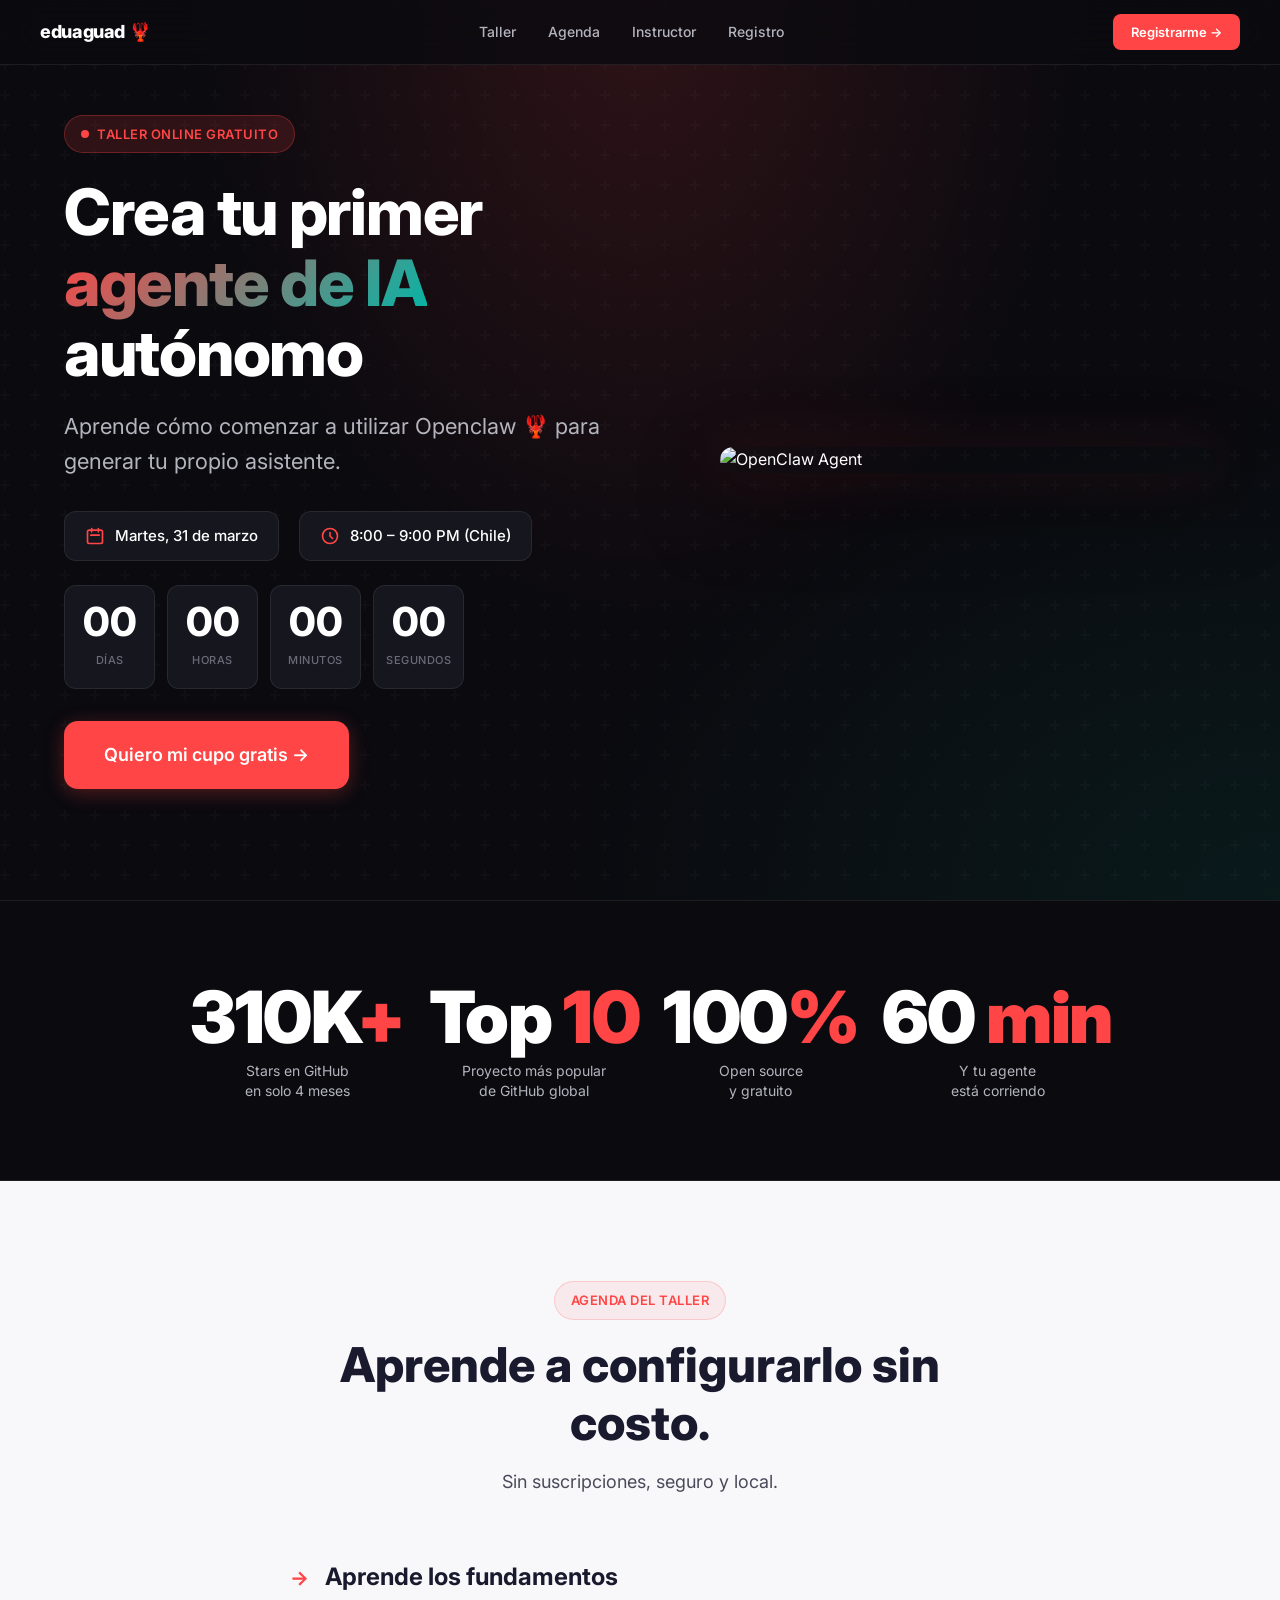
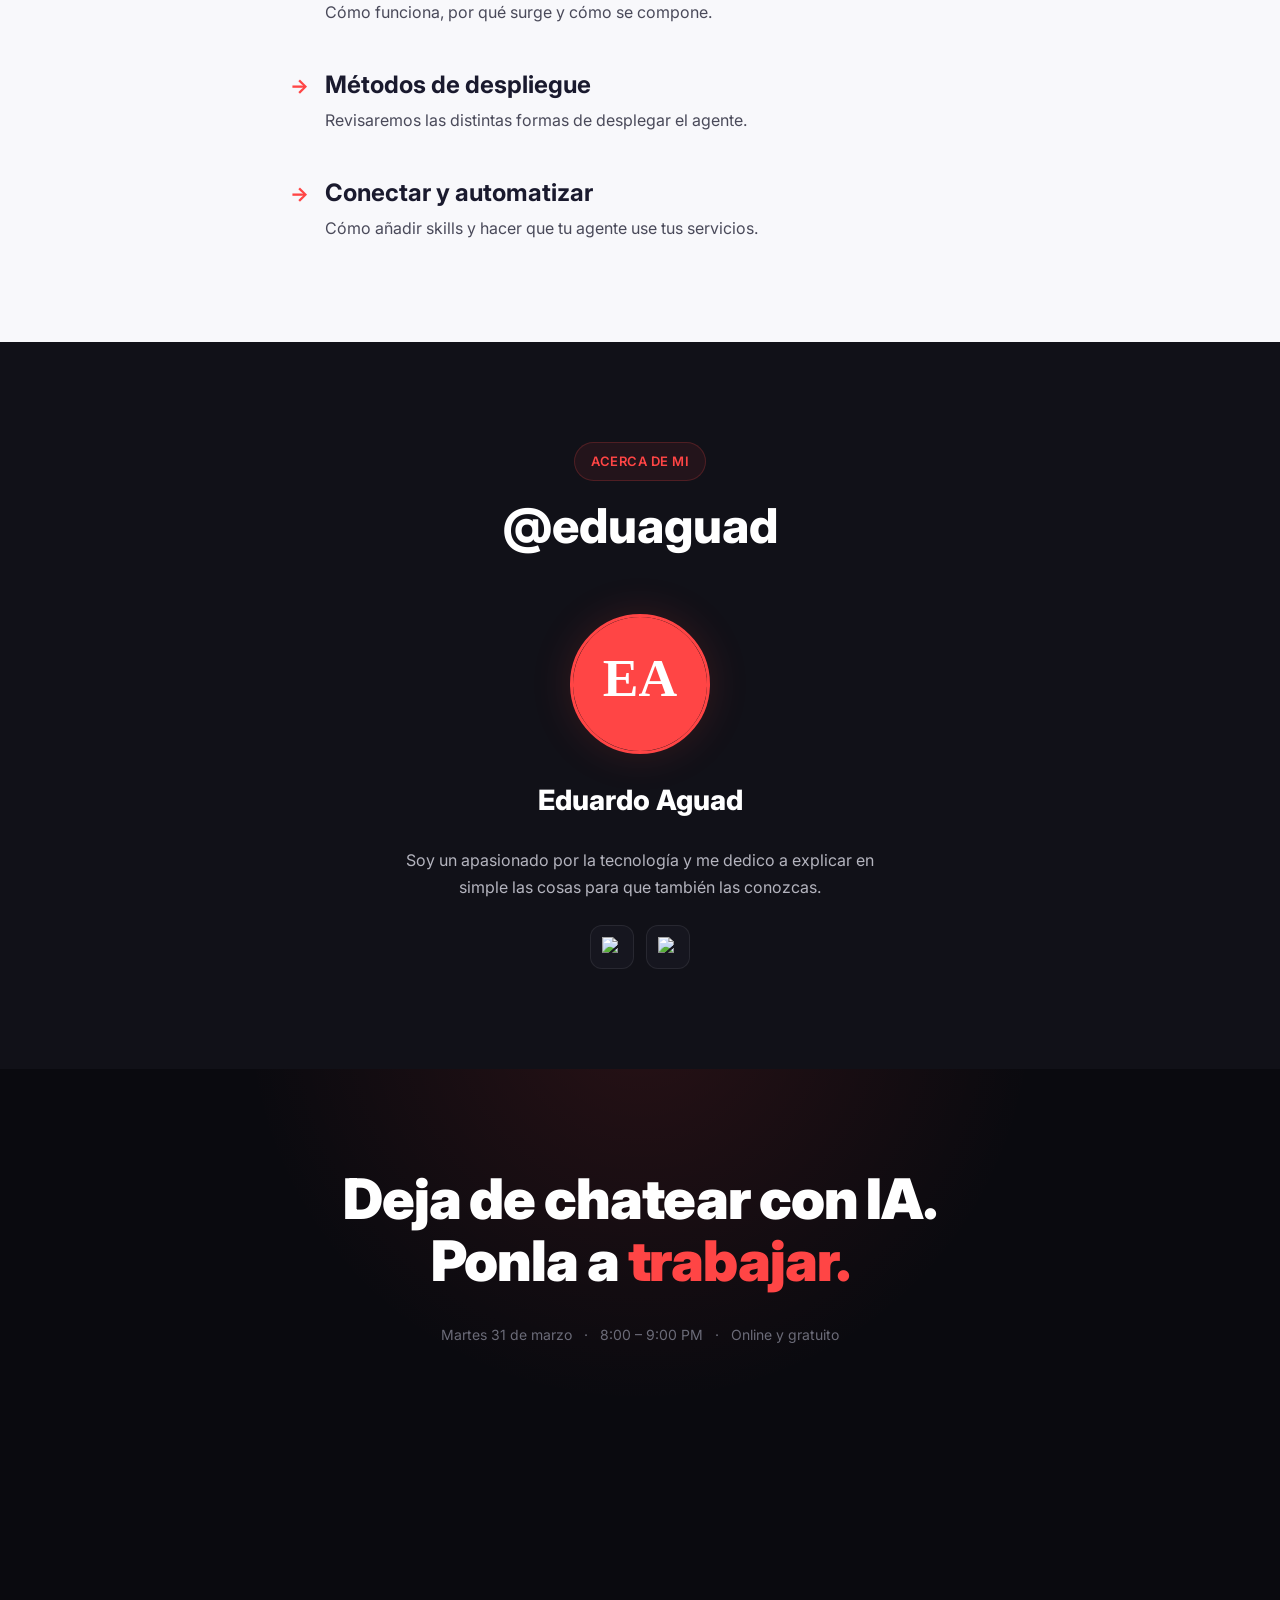
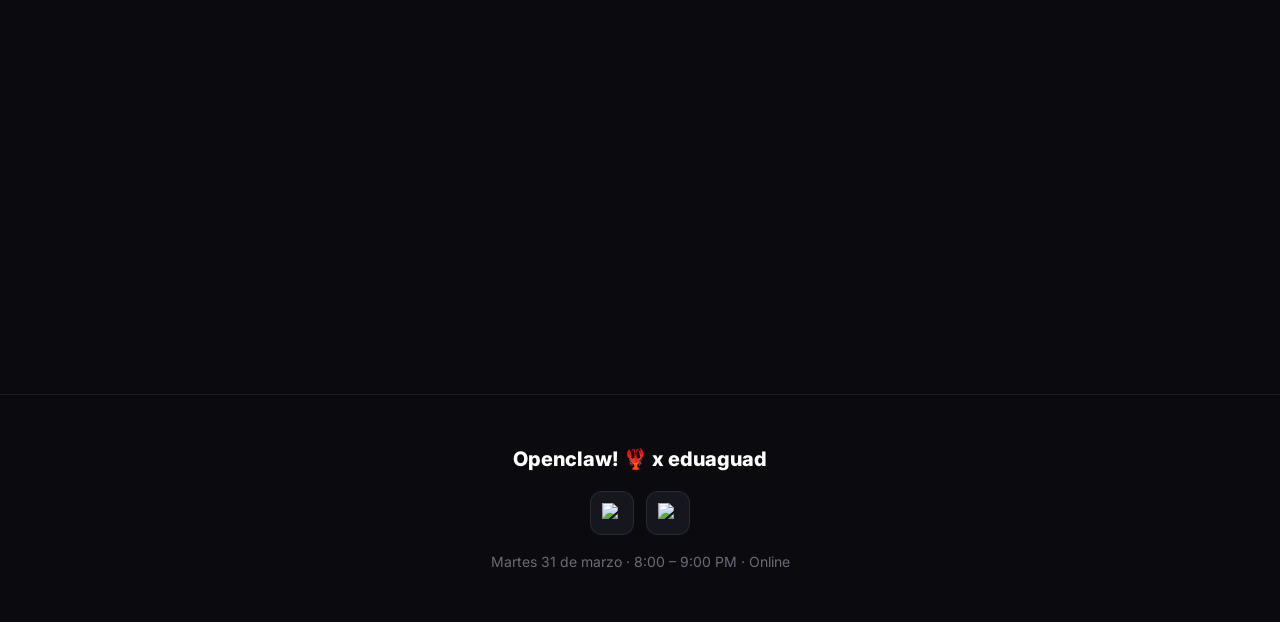
==== commit 5fd9af90: "fix: texts" ====
--- a/static/openclaw/index.html
+++ b/static/openclaw/index.html
@@ -760,9 +760,9 @@
             <div class="hero-grid">
                 <div class="hero-content fade-in">
                     <div class="badge">Taller Online Gratuito</div>
-                    <h1>Tu primer <span>agente de IA</span> autónomo en producción</h1>
+                    <h1>Crea tu primer <span>agente de IA</span> autónomo</h1>
                     <p class="hero-subtitle">
-                        Mientras otros chatean, tú vas a tener un agente que trabaja por ti.
+                        Aprende cómo comenzar a utilizar Openclaw 🦞 para generar tu propio asistente.
                     </p>
                     <div class="hero-meta">
                         <div class="hero-meta-item">
@@ -842,29 +842,29 @@
         <div class="container">
             <div class="section-header fade-in">
                 <div class="section-tag" style="background: rgba(255, 69, 69, 0.08); border-color: rgba(255, 69, 69, 0.2); color: var(--accent);">Agenda del Taller</div>
-                <h2 class="section-title" style="color: var(--light-text);">En 60 minutos vas a tener tu agente corriendo</h2>
-                <p class="section-subtitle" style="color: var(--light-text-secondary);">No es teoría. Es paso a paso.</p>
+                <h2 class="section-title" style="color: var(--light-text);">Aprende a configurarlo sin costo.</h2>
+                <p class="section-subtitle" style="color: var(--light-text-secondary);">Sin suscripciones, seguro y local.</p>
             </div>
             <div class="agenda-list">
                 <div class="agenda-item fade-in">
                     <span class="agenda-arrow">→</span>
                     <div class="agenda-item-text">
-                        <h3>Instalación desde cero</h3>
-                        <p>Node.js, npm, gateway: todo en vivo</p>
+                        <h3>Aprende los fundamentos</h3>
+                        <p>Cómo funciona, por qué surge y cómo se compone.</p>
                     </div>
                 </div>
                 <div class="agenda-item fade-in">
                     <span class="agenda-arrow">→</span>
                     <div class="agenda-item-text">
-                        <h3>Seguridad real</h3>
-                        <p>Permisos, sandbox y protección desde el inicio</p>
+                        <h3>Métodos de despliegue</h3>
+                        <p>Revisaremos las distintas formas de desplegar el agente.</p>
                     </div>
                 </div>
                 <div class="agenda-item fade-in">
                     <span class="agenda-arrow">→</span>
                     <div class="agenda-item-text">
                         <h3>Conectar y automatizar</h3>
-                        <p>Slack, Telegram, skills reales de ClawHub</p>
+                        <p>Cómo añadir skills y hacer que tu agente use tus servicios.</p>
                     </div>
                 </div>
             </div>
@@ -877,17 +877,17 @@
     <section class="instructor" id="instructor">
         <div class="container">
             <div class="section-header fade-in">
-                <div class="section-tag" style="background: rgba(255, 69, 69, 0.08); border-color: rgba(255, 69, 69, 0.2); color: var(--accent);">Tu instructor</div>
-                <h2 class="section-title">Alguien que lo usa en producción, no en tutoriales</h2>
+                <div class="section-tag" style="background: rgba(255, 69, 69, 0.08); border-color: rgba(255, 69, 69, 0.2); color: var(--accent);">Acerca de mi</div>
+                <h2 class="section-title">@eduaguad</h2>
             </div>
             <div class="instructor-layout fade-in">
                 <div class="instructor-avatar">
                     <img src="https://unavatar.io/github/eaguad1337" alt="Eduardo Aguad" onerror="this.src='data:image/svg+xml,%3Csvg xmlns=\'http://www.w3.org/2000/svg\' viewBox=\'0 0 180 180\'%3E%3Crect fill=\'%23FF4545\' width=\'180\' height=\'180\'/%3E%3Ctext x=\'50%25\' y=\'50%25\' dominant-baseline=\'middle\' text-anchor=\'middle\' fill=\'white\' font-size=\'72\' font-family=\'Inter\' font-weight=\'800\'%3EEA%3C/text%3E%3C/svg%3E'">
                 </div>
                 <h3 class="instructor-name">Eduardo Aguad</h3>
-                <p class="instructor-title">CTO @ MEAT Group · Builder · Tech Creator LATAM</p>
+                <!-- <p class="instructor-title">Divulgador de tecnología</p> -->
                 <p class="instructor-bio">
-                    CTO de MEAT Group · Maintainer del Masonite Framework en GitHub · Más de una década construyendo infra real en producción.
+                    Soy un apasionado por la tecnología y me dedico a explicar en simple las cosas para que también las conozcas.
                 </p>
                 <div class="instructor-social">
                     <a href="https://instagram.com/eaguad" target="_blank" class="social-link" aria-label="Instagram">
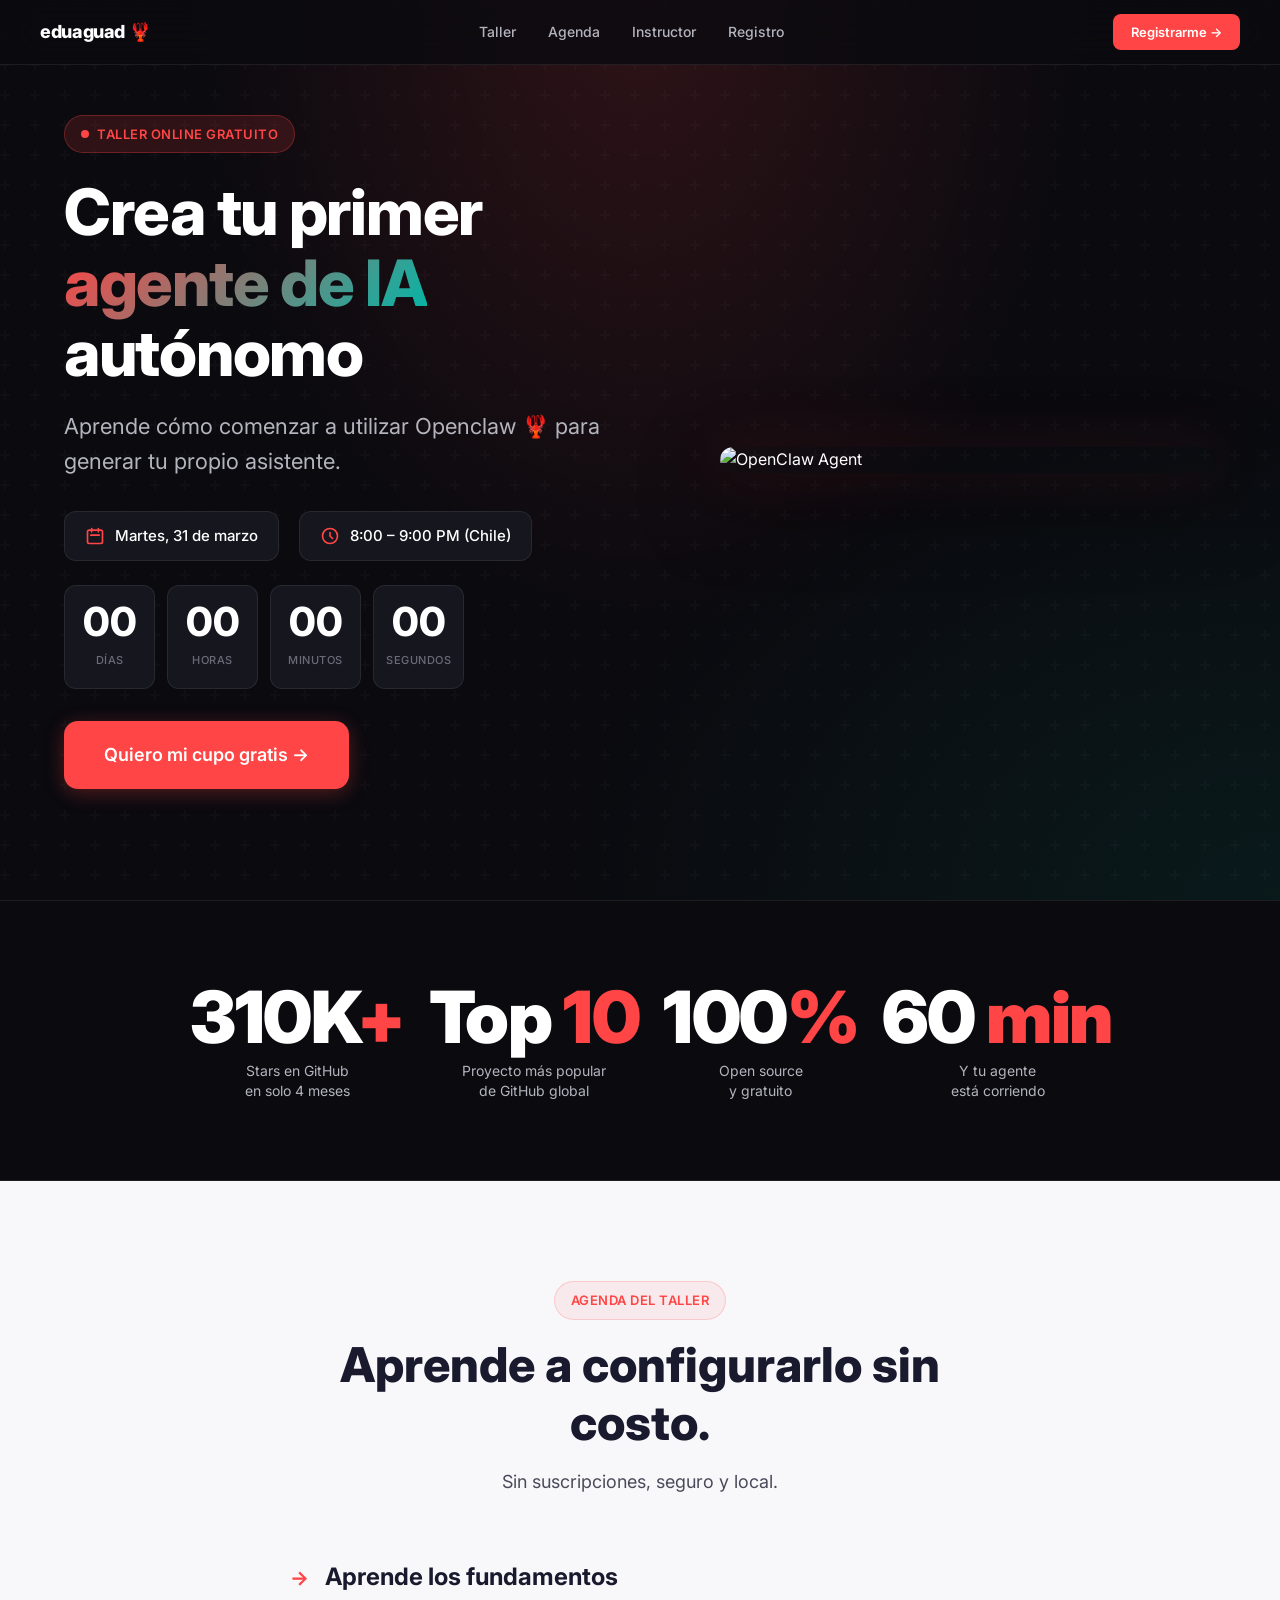
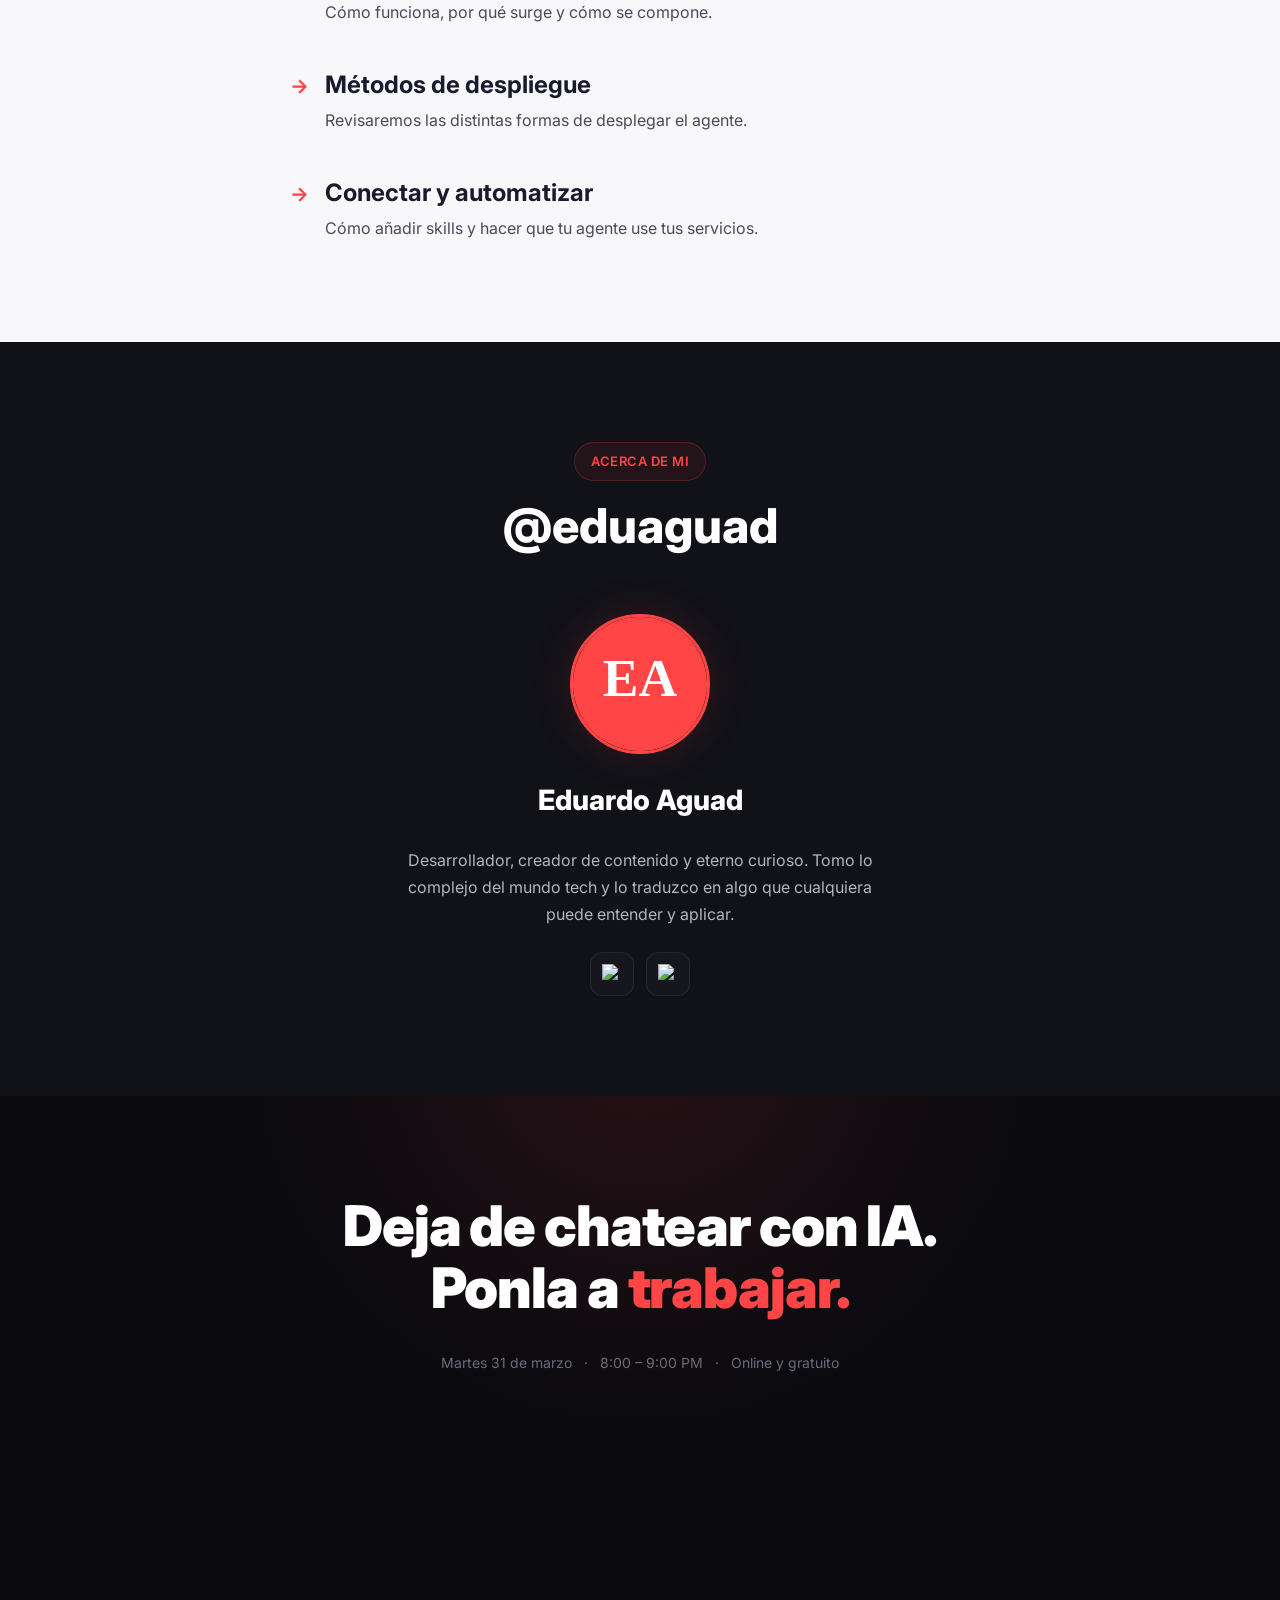
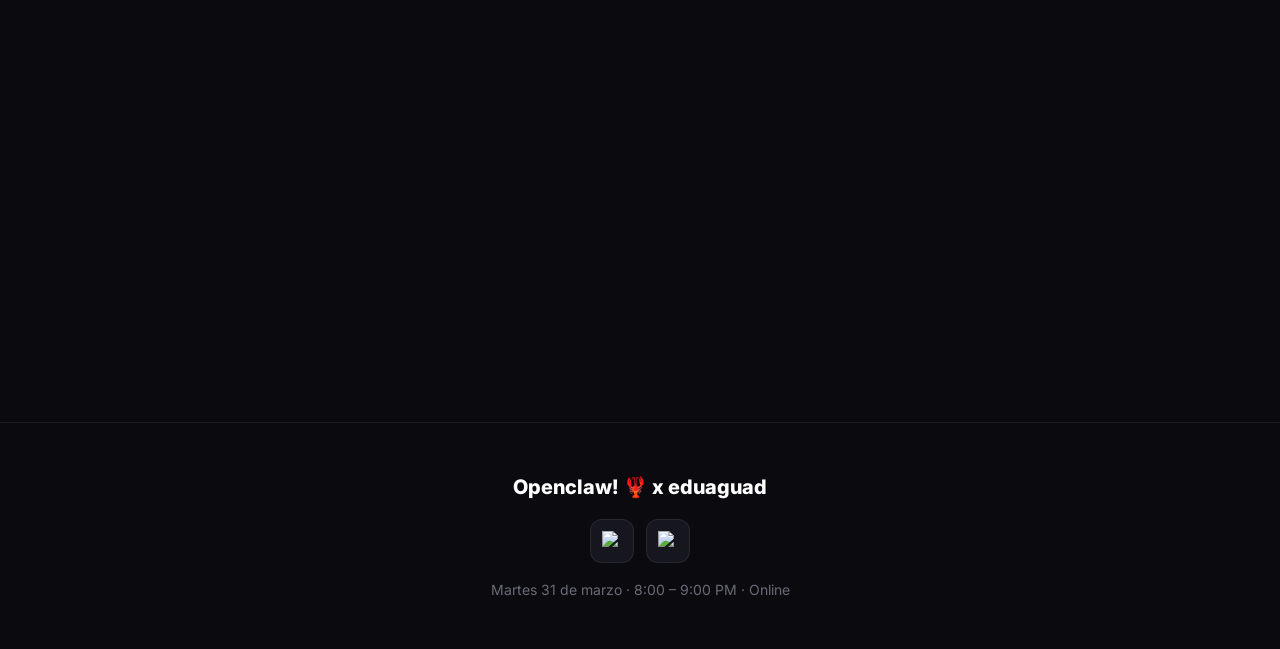
==== commit ba77d165: "fix: typo" ====
--- a/static/openclaw/index.html
+++ b/static/openclaw/index.html
@@ -887,7 +887,7 @@
                 <h3 class="instructor-name">Eduardo Aguad</h3>
                 <!-- <p class="instructor-title">Divulgador de tecnología</p> -->
                 <p class="instructor-bio">
-                    Soy un apasionado por la tecnología y me dedico a explicar en simple las cosas para que también las conozcas.
+                    Desarrollador, creador de contenido y eterno curioso. Tomo lo complejo del mundo tech y lo traduzco en algo que cualquiera puede entender y aplicar.
                 </p>
                 <div class="instructor-social">
                     <a href="https://instagram.com/eaguad" target="_blank" class="social-link" aria-label="Instagram">
